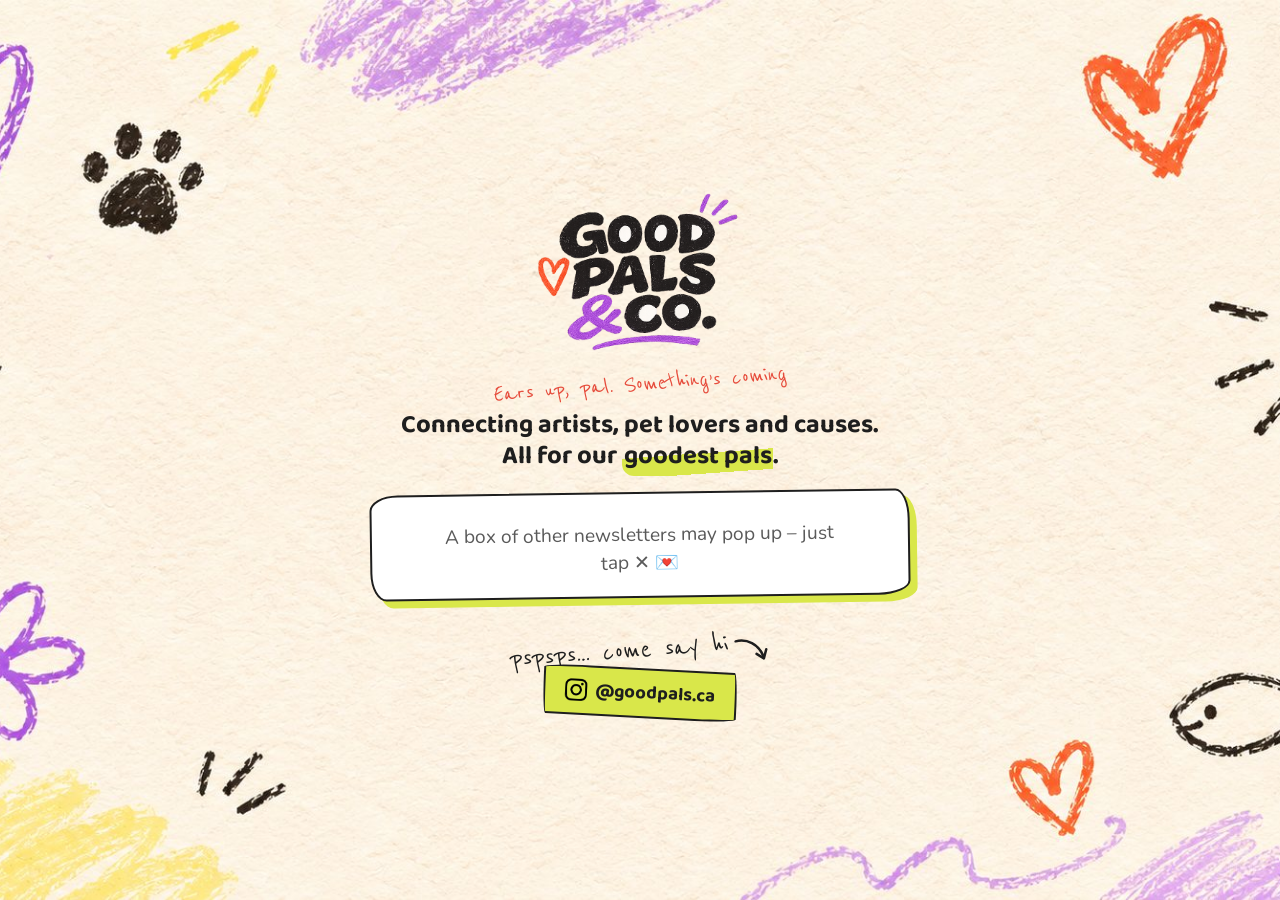
==== index.html @ 64a6acfd "Add files via upload" ====
<!DOCTYPE html>
<html lang="en">
<head>
  <meta charset="UTF-8">
  <meta name="viewport" content="width=device-width, initial-scale=1.0">
  <title>Good Pals & Co.</title>
  <meta name="description" content="Connecting artists, pet lovers and causes. All for our goodest pals.">

  <link rel="icon" href="favicon.ico">
  <link rel="preconnect" href="https://fonts.googleapis.com">
  <link rel="preconnect" href="https://fonts.gstatic.com" crossorigin>
  <link href="https://fonts.googleapis.com/css2?family=Baloo+2:wght@500;700;800&family=Reenie+Beanie&family=Nunito:wght@500;600;700;800&display=swap" rel="stylesheet">
  <link rel="stylesheet" href="style.css?v=24">
</head>
<body>
  <main>
    <!-- Logo (upload your logo as logo.png). Shows a text version until it's there. -->
    <img class="logo" src="logo.png" alt="Good Pals & Co."
         onerror="this.style.display='none';document.getElementById('wordmark').hidden=false;">
    <p id="wordmark" class="wordmark" hidden>Good Pals <span class="amp">&amp;</span> Co.</p>

    <p class="note">Ears up, pal.<br class="br-mobile"> Something’s coming</p>
    <p class="tagline">Connecting artists, pet lovers and causes.<br> All for our <span class="swipe">goodest pals</span>.</p>

    <div class="card">
      <!-- Kit signup form (loads live from Kit — edit the form in Kit, not here) -->
      <script async data-uid="5cbea668c0" src="https://good-pals-co.kit.com/5cbea668c0/index.js"></script>
      <p class="heads-up">A box of other newsletters may pop up – just tap ✕ 💌</p>
    </div>

    <p class="more-note when-returning">for pets &amp; rescues in need
      <svg class="arrow" viewBox="0 0 38 30" aria-hidden="true"><path d="M3 4 C 14 2, 26 8, 30 22"/><path d="M23 18 L30 23 L33 14"/></svg>
    </p>
    <details class="more when-returning">
      <summary>🐾 Tell us your pal’s story</summary>
      <div class="card more-card">
        <p class="more-intro">We'd love to hear a little about your pal.</p>
        <div class="more-slot">

<form action="https://app.kit.com/forms/10178672/subscriptions" class="formkit-form" method="post" data-uid="tellusmore" data-format="inline" data-version="5" min-width="400 500 600 700 800"><div data-style="clean"><ul class="formkit-alert formkit-alert-error" data-element="errors" data-group="alert"></ul><div data-element="fields" data-stacked="true" class="seva-fields formkit-fields"><div class="formkit-field"><input class="formkit-input" name="email_address" aria-label="Email Address" placeholder="Email Address" required="" type="email" style="color: rgb(30, 30, 30); border-color: rgb(247, 243, 232); border-radius: 4px; font-weight: 400;"></div><div class="formkit-field"><div data-group="dropdown" class="formkit-5103" type="Custom" order="1" custom_field_key="first_name" custom_field_label="First Name" group="field" save_as="Tag"><select class="formkit-select" data-element="tags-select" name="tags[]" required="" style="color: rgb(30, 30, 30); border-color: rgb(247, 243, 232); border-radius: 4px; font-weight: 400;"><option value="">Who's the support for?</option><option value="25746499">Rescue/Organization</option><option value="25746496">Individual Pet</option></select></div></div><div class="formkit-field"><input class="formkit-input" aria-label="Your pet's or rescue's name" name="fields[pet_or_rescue_name]" required="" placeholder="Your pet's or rescue's name" type="text" style="color: rgb(30, 30, 30); border-color: rgb(247, 243, 232); border-radius: 4px; font-weight: 400;"></div><div class="formkit-field"><input class="formkit-input" aria-label="What's going on? A few lines is perfect" name="fields[story]" required="" placeholder="What's going on? A few lines is perfect" type="text" style="color: rgb(30, 30, 30); border-color: rgb(247, 243, 232); border-radius: 4px; font-weight: 400;"></div><button data-element="submit" class="formkit-submit formkit-submit" style="color: rgb(247, 243, 232); background-color: rgb(230, 75, 59); border-radius: 4px; font-weight: 400;"><div class="formkit-spinner"><div></div><div></div><div></div></div><span class="">Send</span></button></div><div class="formkit-powered-by-convertkit-container"><a href="https://kit.com/features/forms?utm_campaign=poweredby&amp;utm_content=form&amp;utm_medium=referral&amp;utm_source=dynamic" data-element="powered-by" class="formkit-powered-by-convertkit" data-variant="dark" target="_blank" rel="nofollow noopener">Built with Kit</a></div></div><style>.formkit-form[data-uid="tellusmore"] *{box-sizing:border-box;}.formkit-form[data-uid="tellusmore"]{-webkit-font-smoothing:antialiased;-moz-osx-font-smoothing:grayscale;}.formkit-form[data-uid="tellusmore"] legend{border:none;font-size:inherit;margin-bottom:10px;padding:0;position:relative;display:table;}.formkit-form[data-uid="tellusmore"] fieldset{border:0;padding:0.01em 0 0 0;margin:0;min-width:0;}.formkit-form[data-uid="tellusmore"] body:not(:-moz-handler-blocked) fieldset{display:table-cell;}.formkit-form[data-uid="tellusmore"] h1,.formkit-form[data-uid="tellusmore"] h2,.formkit-form[data-uid="tellusmore"] h3,.formkit-form[data-uid="tellusmore"] h4,.formkit-form[data-uid="tellusmore"] h5,.formkit-form[data-uid="tellusmore"] h6{color:inherit;font-size:inherit;font-weight:inherit;}.formkit-form[data-uid="tellusmore"] h2{font-size:1.5em;margin:1em 0;}.formkit-form[data-uid="tellusmore"] h3{font-size:1.17em;margin:1em 0;}.formkit-form[data-uid="tellusmore"] p{color:inherit;font-size:inherit;font-weight:inherit;}.formkit-form[data-uid="tellusmore"] ol:not([template-default]),.formkit-form[data-uid="tellusmore"] ul:not([template-default]),.formkit-form[data-uid="tellusmore"] blockquote:not([template-default]){text-align:left;}.formkit-form[data-uid="tellusmore"] p:not([template-default]),.formkit-form[data-uid="tellusmore"] hr:not([template-default]),.formkit-form[data-uid="tellusmore"] blockquote:not([template-default]),.formkit-form[data-uid="tellusmore"] ol:not([template-default]),.formkit-form[data-uid="tellusmore"] ul:not([template-default]){color:inherit;font-style:initial;}.formkit-form[data-uid="tellusmore"] .ordered-list,.formkit-form[data-uid="tellusmore"] .unordered-list{list-style-position:outside !important;padding-left:1em;}.formkit-form[data-uid="tellusmore"] .list-item{padding-left:0;}.formkit-form[data-uid="tellusmore"][data-format="modal"]{display:none;}.formkit-form[data-uid="tellusmore"][data-format="slide in"]{display:none;}.formkit-form[data-uid="tellusmore"][data-format="sticky bar"]{display:none;}.formkit-sticky-bar .formkit-form[data-uid="tellusmore"][data-format="sticky bar"]{display:block;}.formkit-form[data-uid="tellusmore"] .formkit-input,.formkit-form[data-uid="tellusmore"] .formkit-select,.formkit-form[data-uid="tellusmore"] .formkit-checkboxes{width:100%;}.formkit-form[data-uid="tellusmore"] .formkit-button,.formkit-form[data-uid="tellusmore"] .formkit-submit{border:0;border-radius:5px;color:#ffffff;cursor:pointer;display:inline-block;text-align:center;font-size:15px;font-weight:500;cursor:pointer;margin-bottom:15px;overflow:hidden;padding:0;position:relative;vertical-align:middle;}.formkit-form[data-uid="tellusmore"] .formkit-button:hover,.formkit-form[data-uid="tellusmore"] .formkit-submit:hover,.formkit-form[data-uid="tellusmore"] .formkit-button:focus,.formkit-form[data-uid="tellusmore"] .formkit-submit:focus{outline:none;}.formkit-form[data-uid="tellusmore"] .formkit-button:hover > span,.formkit-form[data-uid="tellusmore"] .formkit-submit:hover > span,.formkit-form[data-uid="tellusmore"] .formkit-button:focus > span,.formkit-form[data-uid="tellusmore"] .formkit-submit:focus > span{background-color:rgba(0,0,0,0.1);}.formkit-form[data-uid="tellusmore"] .formkit-button > span,.formkit-form[data-uid="tellusmore"] .formkit-submit > span{display:block;-webkit-transition:all 300ms ease-in-out;transition:all 300ms ease-in-out;padding:12px 24px;}.formkit-form[data-uid="tellusmore"] .formkit-input{background:#ffffff;font-size:15px;padding:12px;border:1px solid #e3e3e3;-webkit-flex:1 0 auto;-ms-flex:1 0 auto;flex:1 0 auto;line-height:1.4;margin:0;-webkit-transition:border-color ease-out 300ms;transition:border-color ease-out 300ms;}.formkit-form[data-uid="tellusmore"] .formkit-input:focus{outline:none;border-color:#1677be;-webkit-transition:border-color ease 300ms;transition:border-color ease 300ms;}.formkit-form[data-uid="tellusmore"] .formkit-input::-webkit-input-placeholder{color:inherit;opacity:0.8;}.formkit-form[data-uid="tellusmore"] .formkit-input::-moz-placeholder{color:inherit;opacity:0.8;}.formkit-form[data-uid="tellusmore"] .formkit-input:-ms-input-placeholder{color:inherit;opacity:0.8;}.formkit-form[data-uid="tellusmore"] .formkit-input::placeholder{color:inherit;opacity:0.8;}.formkit-form[data-uid="tellusmore"] [data-group="dropdown"]{position:relative;display:inline-block;width:100%;}.formkit-form[data-uid="tellusmore"] [data-group="dropdown"]::before{content:"";top:calc(50% - 2.5px);right:10px;position:absolute;pointer-events:none;border-color:#4f4f4f transparent transparent transparent;border-style:solid;border-width:6px 6px 0 6px;height:0;width:0;z-index:999;}.formkit-form[data-uid="tellusmore"] [data-group="dropdown"] select{height:auto;width:100%;cursor:pointer;color:#333333;line-height:1.4;margin-bottom:0;padding:0 6px;-webkit-appearance:none;-moz-appearance:none;appearance:none;font-size:15px;padding:12px;padding-right:25px;border:1px solid #e3e3e3;background:#ffffff;}.formkit-form[data-uid="tellusmore"] [data-group="dropdown"] select:focus{outline:none;}.formkit-form[data-uid="tellusmore"] [data-group="checkboxes"]{text-align:left;margin:0;}.formkit-form[data-uid="tellusmore"] [data-group="checkboxes"] [data-group="checkbox"]{margin-bottom:10px;}.formkit-form[data-uid="tellusmore"] [data-group="checkboxes"] [data-group="checkbox"] *{cursor:pointer;}.formkit-form[data-uid="tellusmore"] [data-group="checkboxes"] [data-group="checkbox"]:last-of-type{margin-bottom:0;}.formkit-form[data-uid="tellusmore"] [data-group="checkboxes"] [data-group="checkbox"] input[type="checkbox"]{display:none;}.formkit-form[data-uid="tellusmore"] [data-group="checkboxes"] [data-group="checkbox"] input[type="checkbox"] + label::after{content:none;}.formkit-form[data-uid="tellusmore"] [data-group="checkboxes"] [data-group="checkbox"] input[type="checkbox"]:checked + label::after{border-color:#ffffff;content:"";}.formkit-form[data-uid="tellusmore"] [data-group="checkboxes"] [data-group="checkbox"] input[type="checkbox"]:checked + label::before{background:#10bf7a;border-color:#10bf7a;}.formkit-form[data-uid="tellusmore"] [data-group="checkboxes"] [data-group="checkbox"] label{position:relative;display:inline-block;padding-left:28px;}.formkit-form[data-uid="tellusmore"] [data-group="checkboxes"] [data-group="checkbox"] label::before,.formkit-form[data-uid="tellusmore"] [data-group="checkboxes"] [data-group="checkbox"] label::after{position:absolute;content:"";display:inline-block;}.formkit-form[data-uid="tellusmore"] [data-group="checkboxes"] [data-group="checkbox"] label::before{height:16px;width:16px;border:1px solid #e3e3e3;background:#ffffff;left:0px;top:3px;}.formkit-form[data-uid="tellusmore"] [data-group="checkboxes"] [data-group="checkbox"] label::after{height:4px;width:8px;border-left:2px solid #4d4d4d;border-bottom:2px solid #4d4d4d;-webkit-transform:rotate(-45deg);-ms-transform:rotate(-45deg);transform:rotate(-45deg);left:4px;top:8px;}.formkit-form[data-uid="tellusmore"] .formkit-alert{background:#f9fafb;border:1px solid #e3e3e3;border-radius:5px;-webkit-flex:1 0 auto;-ms-flex:1 0 auto;flex:1 0 auto;list-style:none;margin:25px auto;padding:12px;text-align:center;width:100%;}.formkit-form[data-uid="tellusmore"] .formkit-alert:empty{display:none;}.formkit-form[data-uid="tellusmore"] .formkit-alert-success{background:#d3fbeb;border-color:#10bf7a;color:#0c905c;}.formkit-form[data-uid="tellusmore"] .formkit-alert-error{background:#fde8e2;border-color:#f2643b;color:#ea4110;}.formkit-form[data-uid="tellusmore"] .formkit-spinner{display:-webkit-box;display:-webkit-flex;display:-ms-flexbox;display:flex;height:0px;width:0px;margin:0 auto;position:absolute;top:0;left:0;right:0;width:0px;overflow:hidden;text-align:center;-webkit-transition:all 300ms ease-in-out;transition:all 300ms ease-in-out;}.formkit-form[data-uid="tellusmore"] .formkit-spinner > div{margin:auto;width:12px;height:12px;background-color:#fff;opacity:0.3;border-radius:100%;display:inline-block;-webkit-animation:formkit-bouncedelay-formkit-form-data-uid-tellusmore- 1.4s infinite ease-in-out both;animation:formkit-bouncedelay-formkit-form-data-uid-tellusmore- 1.4s infinite ease-in-out both;}.formkit-form[data-uid="tellusmore"] .formkit-spinner > div:nth-child(1){-webkit-animation-delay:-0.32s;animation-delay:-0.32s;}.formkit-form[data-uid="tellusmore"] .formkit-spinner > div:nth-child(2){-webkit-animation-delay:-0.16s;animation-delay:-0.16s;}.formkit-form[data-uid="tellusmore"] .formkit-submit[data-active] .formkit-spinner{opacity:1;height:100%;width:50px;}.formkit-form[data-uid="tellusmore"] .formkit-submit[data-active] .formkit-spinner ~ span{opacity:0;}.formkit-form[data-uid="tellusmore"] .formkit-powered-by[data-active="false"]{opacity:0.35;}.formkit-form[data-uid="tellusmore"] .formkit-powered-by-convertkit-container{display:-webkit-box;display:-webkit-flex;display:-ms-flexbox;display:flex;width:100%;margin:10px 0;position:relative;}.formkit-form[data-uid="tellusmore"] .formkit-powered-by-convertkit-container[data-active="false"]{opacity:0.35;}.formkit-form[data-uid="tellusmore"] .formkit-powered-by-convertkit{-webkit-align-items:center;-webkit-box-align:center;-ms-flex-align:center;align-items:center;background-color:#ffffff;border-radius:9px;color:#3d3d3d;cursor:pointer;display:block;height:36px;margin:0 auto;opacity:0.95;padding:0;-webkit-text-decoration:none;text-decoration:none;text-indent:100%;-webkit-transition:ease-in-out all 200ms;transition:ease-in-out all 200ms;white-space:nowrap;overflow:hidden;-webkit-user-select:none;-moz-user-select:none;-ms-user-select:none;user-select:none;width:157px;background-repeat:no-repeat;background-position:center;background-image:url("data:image/svg+xml;charset=utf8,%3Csvg width='133' height='36' viewBox='0 0 133 36' fill='none' xmlns='http://www.w3.org/2000/svg'%3E%3Cpath d='M0.861 25.5C0.735 25.5 0.651 25.416 0.651 25.29V10.548C0.651 10.422 0.735 10.338 0.861 10.338H6.279C9.072 10.338 10.668 11.451 10.668 13.824C10.668 15.819 9.219 16.932 8.001 17.226C7.707 17.268 7.707 17.625 8.022 17.688C9.912 18.108 11.088 19.116 11.088 21.321C11.088 23.715 9.429 25.5 6.426 25.5H0.861ZM5.397 23.085C6.825 23.085 7.518 22.224 7.518 21.006C7.518 19.683 6.825 18.948 5.397 18.948H4.2V23.085H5.397ZM5.313 16.617C6.51 16.617 7.245 15.945 7.245 14.601C7.245 13.383 6.51 12.753 5.25 12.753H4.2V16.617H5.313ZM17.9758 23.883C17.9758 23.568 17.6608 23.505 17.5348 23.799C17.0308 24.954 16.1698 25.731 14.5528 25.731C12.8728 25.731 12.0958 24.471 12.0958 22.707V14.937C12.0958 14.811 12.1798 14.727 12.3058 14.727H15.2248C15.3508 14.727 15.4348 14.811 15.4348 14.937V21.657C15.4348 22.581 15.7708 23.022 16.4638 23.022C17.1778 23.022 17.6188 22.581 17.6188 21.657V14.937C17.6188 14.811 17.7028 14.727 17.8288 14.727H20.7478C20.8738 14.727 20.9578 14.811 20.9578 14.937V25.29C20.9578 25.416 20.8738 25.5 20.7478 25.5H18.1858C18.0598 25.5 17.9758 25.416 17.9758 25.29V23.883ZM25.6141 25.29C25.6141 25.416 25.5301 25.5 25.4041 25.5H22.4851C22.3591 25.5 22.2751 25.416 22.2751 25.29V14.937C22.2751 14.811 22.3591 14.727 22.4851 14.727H25.4041C25.5301 14.727 25.6141 14.811 25.6141 14.937V25.29ZM23.9131 13.74C22.8001 13.74 22.0441 12.942 22.0441 11.934C22.0441 10.926 22.8001 10.107 23.9131 10.107C25.0051 10.107 25.7611 10.926 25.7611 11.934C25.7611 12.942 25.0051 13.74 23.9131 13.74ZM26.7883 10.548C26.7883 10.422 26.8723 10.338 26.9983 10.338H29.9173C30.0433 10.338 30.1273 10.422 30.1273 10.548V22.056C30.1273 22.749 30.2533 23.085 30.8203 23.085C31.0093 23.085 31.1983 23.043 31.3663 23.001C31.5133 22.959 31.6183 22.959 31.6183 23.127V25.059C31.6183 25.164 31.5763 25.269 31.4923 25.311C30.9673 25.521 30.2953 25.71 29.5813 25.71C27.7123 25.71 26.7883 24.639 26.7883 22.476V10.548ZM32.4237 14.727C32.8227 14.727 32.9277 14.538 32.9697 14.055L33.1167 12.039C33.1167 11.913 33.2217 11.829 33.3477 11.829H35.8887C36.0147 11.829 36.0987 11.913 36.0987 12.039V14.517C36.0987 14.643 36.1827 14.727 36.3087 14.727H38.2827C38.4087 14.727 38.4927 14.811 38.4927 14.937V16.659C38.4927 16.785 38.4087 16.869 38.2827 16.869H36.0777V22.056C36.0777 22.875 36.5397 23.085 37.0647 23.085C37.4847 23.085 37.9467 22.938 38.3247 22.707C38.4717 22.623 38.5767 22.665 38.5767 22.833V24.828C38.5767 24.933 38.5347 25.017 38.4507 25.08C37.8417 25.458 36.9807 25.71 36.0357 25.71C34.2927 25.71 32.7387 24.912 32.7387 22.476V16.869H31.8567C31.7307 16.869 31.6467 16.785 31.6467 16.659V14.937C31.6467 14.811 31.7307 14.727 31.8567 14.727H32.4237ZM51.3808 14.727C51.5068 14.727 51.5908 14.79 51.6118 14.916L52.3888 19.851L52.5778 21.174C52.6198 21.468 52.9558 21.468 52.9768 21.174C53.0398 20.712 53.0818 20.271 53.1658 19.83L53.8798 14.916C53.9008 14.79 53.9848 14.727 54.1108 14.727H56.6728C56.8198 14.727 56.8828 14.811 56.8618 14.958L54.6778 25.311C54.6568 25.437 54.5728 25.5 54.4468 25.5H51.3178C51.1918 25.5 51.1078 25.437 51.0868 25.311L50.1208 20.082L49.8898 18.633C49.8688 18.444 49.6588 18.444 49.6378 18.633L49.4068 20.103L48.5458 25.311C48.5248 25.437 48.4408 25.5 48.3148 25.5H45.2068C45.0808 25.5 44.9968 25.437 44.9758 25.311L42.8128 14.958C42.7918 14.811 42.8548 14.727 43.0018 14.727H45.9628C46.0888 14.727 46.1728 14.79 46.1938 14.916L46.9288 19.83C47.0128 20.271 47.0758 20.754 47.1388 21.195C47.2018 21.51 47.4748 21.531 47.5378 21.195L47.7478 19.872L48.6088 14.916C48.6298 14.79 48.7138 14.727 48.8398 14.727H51.3808ZM61.1582 25.29C61.1582 25.416 61.0742 25.5 60.9482 25.5H58.0292C57.9032 25.5 57.8192 25.416 57.8192 25.29V14.937C57.8192 14.811 57.9032 14.727 58.0292 14.727H60.9482C61.0742 14.727 61.1582 14.811 61.1582 14.937V25.29ZM59.4572 13.74C58.3442 13.74 57.5882 12.942 57.5882 11.934C57.5882 10.926 58.3442 10.107 59.4572 10.107C60.5492 10.107 61.3052 10.926 61.3052 11.934C61.3052 12.942 60.5492 13.74 59.4572 13.74ZM62.8154 14.727C63.2144 14.727 63.3194 14.538 63.3614 14.055L63.5084 12.039C63.5084 11.913 63.6134 11.829 63.7394 11.829H66.2804C66.4064 11.829 66.4904 11.913 66.4904 12.039V14.517C66.4904 14.643 66.5744 14.727 66.7004 14.727H68.6744C68.8004 14.727 68.8844 14.811 68.8844 14.937V16.659C68.8844 16.785 68.8004 16.869 68.6744 16.869H66.4694V22.056C66.4694 22.875 66.9314 23.085 67.4564 23.085C67.8764 23.085 68.3384 22.938 68.7164 22.707C68.8634 22.623 68.9684 22.665 68.9684 22.833V24.828C68.9684 24.933 68.9264 25.017 68.8424 25.08C68.2334 25.458 67.3724 25.71 66.4274 25.71C64.6844 25.71 63.1304 24.912 63.1304 22.476V16.869H62.2484C62.1224 16.869 62.0384 16.785 62.0384 16.659V14.937C62.0384 14.811 62.1224 14.727 62.2484 14.727H62.8154ZM73.4298 16.323C73.4298 16.638 73.7868 16.68 73.9128 16.407C74.3748 15.315 75.1308 14.496 76.6008 14.496C78.2178 14.496 78.9528 15.609 78.9528 17.373V25.29C78.9528 25.416 78.8688 25.5 78.7428 25.5H75.8238C75.6978 25.5 75.6138 25.416 75.6138 25.29V18.633C75.6138 17.709 75.2778 17.268 74.5848 17.268C73.8708 17.268 73.4298 17.709 73.4298 18.633V25.29C73.4298 25.416 73.3458 25.5 73.2198 25.5H70.3008C70.1748 25.5 70.0908 25.416 70.0908 25.29V10.548C70.0908 10.422 70.1748 10.338 70.3008 10.338H73.2198C73.3458 10.338 73.4298 10.422 73.4298 10.548V16.323Z' fill='%231E1E1E'/%3E%3Cpath d='M100.132 16.3203C105.58 17.3761 107.272 22.4211 107.318 27.4961C107.318 27.6101 107.226 27.7041 107.112 27.7041H100.252C100.138 27.7041 100.046 27.6121 100.046 27.5001C100.026 23.5629 99.3877 20.0896 95.4865 19.9396C95.3705 19.9356 95.2725 20.0276 95.2725 20.1456V27.5001C95.2725 27.6141 95.1806 27.7061 95.0666 27.7061H88.206C88.092 27.7061 88 27.6141 88 27.5001V8.75585C88 8.64187 88.092 8.54989 88.206 8.54989H95.0686C95.1826 8.54989 95.2745 8.64187 95.2745 8.75585V15.7764C95.2745 15.8804 95.3585 15.9644 95.4625 15.9644C95.5445 15.9644 95.6185 15.9104 95.6425 15.8324C97.4081 10.0416 100.709 8.58588 106.07 8.55189C106.184 8.55189 106.276 8.64387 106.276 8.75785V15.7604C106.276 15.8744 106.184 15.9664 106.07 15.9664H100.166C100.066 15.9664 99.9856 16.0464 99.9856 16.1464C99.9856 16.2304 100.048 16.3043 100.132 16.3203ZM118.918 20.7095V16.1704C118.918 16.0564 119.01 15.9644 119.124 15.9644H124.173C124.273 15.9644 124.353 15.8844 124.353 15.7844C124.353 15.6985 124.291 15.6245 124.207 15.6085C120.256 14.8246 118.432 12.5511 118.37 8.75585C118.368 8.64387 118.458 8.54989 118.572 8.54989H125.986C126.1 8.54989 126.192 8.64187 126.192 8.75585V11.9532C126.192 12.0672 126.284 12.1592 126.398 12.1592H130.649C130.763 12.1592 130.855 12.2511 130.855 12.3651V15.7624C130.855 15.8764 130.763 15.9684 130.649 15.9684H126.398C126.284 15.9684 126.192 16.0604 126.192 16.1744V19.8356C126.192 21.1294 126.986 21.5553 128.04 21.5553C129.692 21.5553 131.323 20.8114 131.977 20.4735C132.113 20.4035 132.277 20.5015 132.277 20.6555V26.3543C132.277 26.5063 132.193 26.6463 132.059 26.7183C131.413 27.0582 129.418 28 127.136 28C122.435 27.996 118.918 26.0824 118.918 20.7095ZM109.266 27.4981V16.1704C109.266 16.0564 109.358 15.9644 109.472 15.9644H116.334C116.448 15.9644 116.54 16.0564 116.54 16.1704V27.4981C116.54 27.6121 116.448 27.7041 116.334 27.7041H109.472C109.358 27.7021 109.266 27.6101 109.266 27.4981ZM108.876 11.4913C108.876 13.4189 110.238 14.9826 112.853 14.9826C115.469 14.9826 116.83 13.4189 116.83 11.4913C116.83 9.56369 115.471 8 112.853 8C110.238 8 108.876 9.56369 108.876 11.4913Z' fill='%231E1E1E'/%3E%3C/svg%3E");}.formkit-form[data-uid="tellusmore"] .formkit-powered-by-convertkit:hover,.formkit-form[data-uid="tellusmore"] .formkit-powered-by-convertkit:focus{background-color:#ffffff;-webkit-transform:scale(1.025) perspective(1px);-ms-transform:scale(1.025) perspective(1px);transform:scale(1.025) perspective(1px);opacity:1;}.formkit-form[data-uid="tellusmore"] .formkit-powered-by-convertkit[data-variant="dark"],.formkit-form[data-uid="tellusmore"] .formkit-powered-by-convertkit[data-variant="light"]{background-color:transparent;border-color:transparent;width:133px;}.formkit-form[data-uid="tellusmore"] .formkit-powered-by-convertkit[data-variant="light"]{color:#ffffff;background-image:url("data:image/svg+xml;charset=utf8,%3Csvg width='133' height='36' viewBox='0 0 133 36' fill='none' xmlns='http://www.w3.org/2000/svg'%3E%3Cpath d='M0.861 25.5C0.735 25.5 0.651 25.416 0.651 25.29V10.548C0.651 10.422 0.735 10.338 0.861 10.338H6.279C9.072 10.338 10.668 11.451 10.668 13.824C10.668 15.819 9.219 16.932 8.001 17.226C7.707 17.268 7.707 17.625 8.022 17.688C9.912 18.108 11.088 19.116 11.088 21.321C11.088 23.715 9.429 25.5 6.426 25.5H0.861ZM5.397 23.085C6.825 23.085 7.518 22.224 7.518 21.006C7.518 19.683 6.825 18.948 5.397 18.948H4.2V23.085H5.397ZM5.313 16.617C6.51 16.617 7.245 15.945 7.245 14.601C7.245 13.383 6.51 12.753 5.25 12.753H4.2V16.617H5.313ZM17.9758 23.883C17.9758 23.568 17.6608 23.505 17.5348 23.799C17.0308 24.954 16.1698 25.731 14.5528 25.731C12.8728 25.731 12.0958 24.471 12.0958 22.707V14.937C12.0958 14.811 12.1798 14.727 12.3058 14.727H15.2248C15.3508 14.727 15.4348 14.811 15.4348 14.937V21.657C15.4348 22.581 15.7708 23.022 16.4638 23.022C17.1778 23.022 17.6188 22.581 17.6188 21.657V14.937C17.6188 14.811 17.7028 14.727 17.8288 14.727H20.7478C20.8738 14.727 20.9578 14.811 20.9578 14.937V25.29C20.9578 25.416 20.8738 25.5 20.7478 25.5H18.1858C18.0598 25.5 17.9758 25.416 17.9758 25.29V23.883ZM25.6141 25.29C25.6141 25.416 25.5301 25.5 25.4041 25.5H22.4851C22.3591 25.5 22.2751 25.416 22.2751 25.29V14.937C22.2751 14.811 22.3591 14.727 22.4851 14.727H25.4041C25.5301 14.727 25.6141 14.811 25.6141 14.937V25.29ZM23.9131 13.74C22.8001 13.74 22.0441 12.942 22.0441 11.934C22.0441 10.926 22.8001 10.107 23.9131 10.107C25.0051 10.107 25.7611 10.926 25.7611 11.934C25.7611 12.942 25.0051 13.74 23.9131 13.74ZM26.7883 10.548C26.7883 10.422 26.8723 10.338 26.9983 10.338H29.9173C30.0433 10.338 30.1273 10.422 30.1273 10.548V22.056C30.1273 22.749 30.2533 23.085 30.8203 23.085C31.0093 23.085 31.1983 23.043 31.3663 23.001C31.5133 22.959 31.6183 22.959 31.6183 23.127V25.059C31.6183 25.164 31.5763 25.269 31.4923 25.311C30.9673 25.521 30.2953 25.71 29.5813 25.71C27.7123 25.71 26.7883 24.639 26.7883 22.476V10.548ZM32.4237 14.727C32.8227 14.727 32.9277 14.538 32.9697 14.055L33.1167 12.039C33.1167 11.913 33.2217 11.829 33.3477 11.829H35.8887C36.0147 11.829 36.0987 11.913 36.0987 12.039V14.517C36.0987 14.643 36.1827 14.727 36.3087 14.727H38.2827C38.4087 14.727 38.4927 14.811 38.4927 14.937V16.659C38.4927 16.785 38.4087 16.869 38.2827 16.869H36.0777V22.056C36.0777 22.875 36.5397 23.085 37.0647 23.085C37.4847 23.085 37.9467 22.938 38.3247 22.707C38.4717 22.623 38.5767 22.665 38.5767 22.833V24.828C38.5767 24.933 38.5347 25.017 38.4507 25.08C37.8417 25.458 36.9807 25.71 36.0357 25.71C34.2927 25.71 32.7387 24.912 32.7387 22.476V16.869H31.8567C31.7307 16.869 31.6467 16.785 31.6467 16.659V14.937C31.6467 14.811 31.7307 14.727 31.8567 14.727H32.4237ZM51.3808 14.727C51.5068 14.727 51.5908 14.79 51.6118 14.916L52.3888 19.851L52.5778 21.174C52.6198 21.468 52.9558 21.468 52.9768 21.174C53.0398 20.712 53.0818 20.271 53.1658 19.83L53.8798 14.916C53.9008 14.79 53.9848 14.727 54.1108 14.727H56.6728C56.8198 14.727 56.8828 14.811 56.8618 14.958L54.6778 25.311C54.6568 25.437 54.5728 25.5 54.4468 25.5H51.3178C51.1918 25.5 51.1078 25.437 51.0868 25.311L50.1208 20.082L49.8898 18.633C49.8688 18.444 49.6588 18.444 49.6378 18.633L49.4068 20.103L48.5458 25.311C48.5248 25.437 48.4408 25.5 48.3148 25.5H45.2068C45.0808 25.5 44.9968 25.437 44.9758 25.311L42.8128 14.958C42.7918 14.811 42.8548 14.727 43.0018 14.727H45.9628C46.0888 14.727 46.1728 14.79 46.1938 14.916L46.9288 19.83C47.0128 20.271 47.0758 20.754 47.1388 21.195C47.2018 21.51 47.4748 21.531 47.5378 21.195L47.7478 19.872L48.6088 14.916C48.6298 14.79 48.7138 14.727 48.8398 14.727H51.3808ZM61.1582 25.29C61.1582 25.416 61.0742 25.5 60.9482 25.5H58.0292C57.9032 25.5 57.8192 25.416 57.8192 25.29V14.937C57.8192 14.811 57.9032 14.727 58.0292 14.727H60.9482C61.0742 14.727 61.1582 14.811 61.1582 14.937V25.29ZM59.4572 13.74C58.3442 13.74 57.5882 12.942 57.5882 11.934C57.5882 10.926 58.3442 10.107 59.4572 10.107C60.5492 10.107 61.3052 10.926 61.3052 11.934C61.3052 12.942 60.5492 13.74 59.4572 13.74ZM62.8154 14.727C63.2144 14.727 63.3194 14.538 63.3614 14.055L63.5084 12.039C63.5084 11.913 63.6134 11.829 63.7394 11.829H66.2804C66.4064 11.829 66.4904 11.913 66.4904 12.039V14.517C66.4904 14.643 66.5744 14.727 66.7004 14.727H68.6744C68.8004 14.727 68.8844 14.811 68.8844 14.937V16.659C68.8844 16.785 68.8004 16.869 68.6744 16.869H66.4694V22.056C66.4694 22.875 66.9314 23.085 67.4564 23.085C67.8764 23.085 68.3384 22.938 68.7164 22.707C68.8634 22.623 68.9684 22.665 68.9684 22.833V24.828C68.9684 24.933 68.9264 25.017 68.8424 25.08C68.2334 25.458 67.3724 25.71 66.4274 25.71C64.6844 25.71 63.1304 24.912 63.1304 22.476V16.869H62.2484C62.1224 16.869 62.0384 16.785 62.0384 16.659V14.937C62.0384 14.811 62.1224 14.727 62.2484 14.727H62.8154ZM73.4298 16.323C73.4298 16.638 73.7868 16.68 73.9128 16.407C74.3748 15.315 75.1308 14.496 76.6008 14.496C78.2178 14.496 78.9528 15.609 78.9528 17.373V25.29C78.9528 25.416 78.8688 25.5 78.7428 25.5H75.8238C75.6978 25.5 75.6138 25.416 75.6138 25.29V18.633C75.6138 17.709 75.2778 17.268 74.5848 17.268C73.8708 17.268 73.4298 17.709 73.4298 18.633V25.29C73.4298 25.416 73.3458 25.5 73.2198 25.5H70.3008C70.1748 25.5 70.0908 25.416 70.0908 25.29V10.548C70.0908 10.422 70.1748 10.338 70.3008 10.338H73.2198C73.3458 10.338 73.4298 10.422 73.4298 10.548V16.323Z' fill='white'/%3E%3Cpath d='M100.132 16.3203C105.58 17.3761 107.272 22.4211 107.318 27.4961C107.318 27.6101 107.226 27.7041 107.112 27.7041H100.252C100.138 27.7041 100.046 27.6121 100.046 27.5001C100.026 23.5629 99.3877 20.0896 95.4865 19.9396C95.3705 19.9356 95.2725 20.0276 95.2725 20.1456V27.5001C95.2725 27.6141 95.1806 27.7061 95.0666 27.7061H88.206C88.092 27.7061 88 27.6141 88 27.5001V8.75585C88 8.64187 88.092 8.54989 88.206 8.54989H95.0686C95.1826 8.54989 95.2745 8.64187 95.2745 8.75585V15.7764C95.2745 15.8804 95.3585 15.9644 95.4625 15.9644C95.5445 15.9644 95.6185 15.9104 95.6425 15.8324C97.4081 10.0416 100.709 8.58588 106.07 8.55189C106.184 8.55189 106.276 8.64387 106.276 8.75785V15.7604C106.276 15.8744 106.184 15.9664 106.07 15.9664H100.166C100.066 15.9664 99.9856 16.0464 99.9856 16.1464C99.9856 16.2304 100.048 16.3043 100.132 16.3203ZM118.918 20.7095V16.1704C118.918 16.0564 119.01 15.9644 119.124 15.9644H124.173C124.273 15.9644 124.353 15.8844 124.353 15.7844C124.353 15.6985 124.291 15.6245 124.207 15.6085C120.256 14.8246 118.432 12.5511 118.37 8.75585C118.368 8.64387 118.458 8.54989 118.572 8.54989H125.986C126.1 8.54989 126.192 8.64187 126.192 8.75585V11.9532C126.192 12.0672 126.284 12.1592 126.398 12.1592H130.649C130.763 12.1592 130.855 12.2511 130.855 12.3651V15.7624C130.855 15.8764 130.763 15.9684 130.649 15.9684H126.398C126.284 15.9684 126.192 16.0604 126.192 16.1744V19.8356C126.192 21.1294 126.986 21.5553 128.04 21.5553C129.692 21.5553 131.323 20.8114 131.977 20.4735C132.113 20.4035 132.277 20.5015 132.277 20.6555V26.3543C132.277 26.5063 132.193 26.6463 132.059 26.7183C131.413 27.0582 129.418 28 127.136 28C122.435 27.996 118.918 26.0824 118.918 20.7095ZM109.266 27.4981V16.1704C109.266 16.0564 109.358 15.9644 109.472 15.9644H116.334C116.448 15.9644 116.54 16.0564 116.54 16.1704V27.4981C116.54 27.6121 116.448 27.7041 116.334 27.7041H109.472C109.358 27.7021 109.266 27.6101 109.266 27.4981ZM108.876 11.4913C108.876 13.4189 110.238 14.9826 112.853 14.9826C115.469 14.9826 116.83 13.4189 116.83 11.4913C116.83 9.56369 115.471 8 112.853 8C110.238 8 108.876 9.56369 108.876 11.4913Z' fill='white'/%3E%3C/svg%3E");}@-webkit-keyframes formkit-bouncedelay-formkit-form-data-uid-tellusmore-{0%,80%,100%{-webkit-transform:scale(0);-ms-transform:scale(0);transform:scale(0);}40%{-webkit-transform:scale(1);-ms-transform:scale(1);transform:scale(1);}}@keyframes formkit-bouncedelay-formkit-form-data-uid-tellusmore-{0%,80%,100%{-webkit-transform:scale(0);-ms-transform:scale(0);transform:scale(0);}40%{-webkit-transform:scale(1);-ms-transform:scale(1);transform:scale(1);}}.formkit-form[data-uid="tellusmore"] blockquote{padding:10px 20px;margin:0 0 20px;border-left:5px solid #e1e1e1;}.formkit-form[data-uid="tellusmore"] .seva-custom-content{padding:15px;font-size:16px;color:#fff;mix-blend-mode:difference;}.formkit-form[data-uid="tellusmore"] .formkit-modal.guard{max-width:420px;width:100%;} .formkit-form[data-uid="tellusmore"]{max-width:700px;}.formkit-form[data-uid="tellusmore"] [data-style="clean"]{width:100%;}.formkit-form[data-uid="tellusmore"] .formkit-fields{display:-webkit-box;display:-webkit-flex;display:-ms-flexbox;display:flex;-webkit-flex-wrap:wrap;-ms-flex-wrap:wrap;flex-wrap:wrap;margin:0 auto;}.formkit-form[data-uid="tellusmore"] .formkit-field,.formkit-form[data-uid="tellusmore"] .formkit-submit{margin:0 0 15px 0;-webkit-flex:1 0 100%;-ms-flex:1 0 100%;flex:1 0 100%;}.formkit-form[data-uid="tellusmore"] .formkit-powered-by-convertkit-container{margin:0;}.formkit-form[data-uid="tellusmore"] .formkit-submit{position:static;}.formkit-form[data-uid="tellusmore"][min-width~="700"] [data-style="clean"],.formkit-form[data-uid="tellusmore"][min-width~="800"] [data-style="clean"]{padding:10px;padding-top:56px;}.formkit-form[data-uid="tellusmore"][min-width~="700"] .formkit-fields[data-stacked="false"],.formkit-form[data-uid="tellusmore"][min-width~="800"] .formkit-fields[data-stacked="false"]{margin-left:-5px;margin-right:-5px;}.formkit-form[data-uid="tellusmore"][min-width~="700"] .formkit-fields[data-stacked="false"] .formkit-field,.formkit-form[data-uid="tellusmore"][min-width~="800"] .formkit-fields[data-stacked="false"] .formkit-field,.formkit-form[data-uid="tellusmore"][min-width~="700"] .formkit-fields[data-stacked="false"] .formkit-submit,.formkit-form[data-uid="tellusmore"][min-width~="800"] .formkit-fields[data-stacked="false"] .formkit-submit{margin:0 5px 15px 5px;}.formkit-form[data-uid="tellusmore"][min-width~="700"] .formkit-fields[data-stacked="false"] .formkit-field,.formkit-form[data-uid="tellusmore"][min-width~="800"] .formkit-fields[data-stacked="false"] .formkit-field{-webkit-flex:100 1 auto;-ms-flex:100 1 auto;flex:100 1 auto;}.formkit-form[data-uid="tellusmore"][min-width~="700"] .formkit-fields[data-stacked="false"] .formkit-submit,.formkit-form[data-uid="tellusmore"][min-width~="800"] .formkit-fields[data-stacked="false"] .formkit-submit{-webkit-flex:1 1 auto;-ms-flex:1 1 auto;flex:1 1 auto;} </style></form>
        </div>
      </div>
    </details>

    <div class="say-hi">
      <span class="scribble">
        pspsps… come say hi
        <svg class="arrow" viewBox="0 0 38 30" aria-hidden="true">
          <path d="M3 4 C 14 2, 26 8, 30 22"/>
          <path d="M23 18 L30 23 L33 14"/>
        </svg>
      </span>
      <a class="sticker" href="https://www.instagram.com/goodpals.ca/" target="_blank" rel="noopener" aria-label="Good Pals on Instagram"><img class="ig" src="instagram-icon.png" alt="" onerror="this.remove()"><span>@goodpals.ca</span></a>
    </div>
  </main>

  <script>
    /* Move the pop-up note so it sits between the email box and the button */
    (function () {
      var tries = 0;
      var timer = setInterval(function () {
        var note = document.querySelector('.heads-up');
        var btn = document.querySelector('.card:not(.more-card) .formkit-submit');
        if (note && btn && btn.parentNode) {
          btn.parentNode.insertBefore(note, btn);
          note.classList.add('in-form');
          clearInterval(timer);
        }
        if (++tries > 60) clearInterval(timer);
      }, 200);
    })();
  </script>
  <script>
    /* "Tell us more": send the answers to Kit without leaving the page */
    (function () {
      var form = document.querySelector('.more form');
      if (!form) return;
      form.addEventListener('submit', function (e) {
        e.preventDefault();
        var btn = form.querySelector('.formkit-submit');
        if (btn) { btn.disabled = true; btn.querySelector('span').textContent = 'Sending…'; }
        fetch(form.action, {
          method: 'POST',
          mode: 'no-cors',
          headers: { 'Content-Type': 'application/x-www-form-urlencoded' },
          body: new URLSearchParams(new FormData(form)).toString()
        }).then(function () {
          form.innerHTML = '<p class="more-thanks">Thanks, pal. We read every story 💛</p>';
        }).catch(function () {
          if (btn) { btn.disabled = false; btn.querySelector('span').textContent = 'Send'; }
          var msg = form.querySelector('.more-error') || form.appendChild(document.createElement('p'));
          msg.className = 'more-error';
          msg.textContent = "Hmm, that didn't send. Try again, or email hello@goodpals.ca";
        });
      });
    })();
  </script>
</body>
</html>
---- style.css ----
/* =========================================
   Good Pals & Co. — shared site styles
   ========================================= */

:root {
  --ink: #1E1E1E;
  --tomato: #E64B3B;
  --citron: #D9E74A;
  --lilac: #C9B6F4;
  --lilac-deep: #9B6BE8;   /* marker purple, matches the logo's & and sparks */
  --cream: #F7F3E8;

  /* fonts: Baloo 2 = display, Nunito = forms/UI, Reenie Beanie = handwritten cheeky notes */
  --ui: 'Nunito', sans-serif;

  /* "hand-drawn" wobbly corners */
  --wobble: 255px 18px 225px 18px / 18px 225px 18px 255px;
  --wobble-soft: 28px 14px 32px 16px / 16px 30px 14px 28px;
}

* { box-sizing: border-box; margin: 0; padding: 0; }

body {
  color: var(--ink);
  font-family: 'Baloo 2', sans-serif;
  min-height: 100vh;
  display: flex;
  align-items: center;
  justify-content: center;
  padding: 48px 16px;
  text-align: center;

  /* Ellen's hand-drawn crayon backgrounds */
  background-color: var(--cream);
  background-image: url("bg-home.jpg?v=4");
  background-size: cover;
  background-position: center;
  background-repeat: no-repeat;
}

/* Phones: a version with doodles spread through, so the edges aren't cropped away */
@media (max-width: 700px) {
  body {
    background-image: url("bg-home-mobile.jpg?v=5");
    background-size: 100% auto;
    background-repeat: repeat-y;
    background-position: top center;
  }
}

/* Thank-you page: lilac crayon wash */
body.thanks {
  background-image: url("bg-thanks.jpg?v=3");
  background-position: center bottom;
}

main { max-width: 540px; width: 100%; }

/* ---------- Logo ---------- */
.logo {
  display: block;
  width: min(300px, 75vw);
  height: auto;
  margin: 0 auto 8px;
}

/* Text fallback if logo.png isn't uploaded yet */
.wordmark {
  font-weight: 800;
  font-size: clamp(2.8rem, 10vw, 4.4rem);
  line-height: 0.95;
  margin-bottom: 16px;
}
.wordmark .amp {
  font-family: 'Reenie Beanie', cursive;
  color: var(--lilac-deep);
}

/* ---------- Handwritten note ---------- */
.note {
  font-family: 'Reenie Beanie', cursive;
  font-size: 2.1rem;
  line-height: 1;
  color: var(--tomato);
  transform: rotate(-3deg);
  display: inline-block;
  margin-bottom: 6px;
}

/* ---------- Headings ---------- */
h1 {
  font-weight: 800;
  font-size: clamp(2.6rem, 9vw, 4rem);
  line-height: 1;
  margin-bottom: 20px;
}

/* Lilac marker swash behind a word */
.swash {
  background: linear-gradient(transparent 55%, var(--lilac) 55%, var(--lilac) 90%, transparent 90%);
  padding: 0 6px;
}

/* The three marker "spark" lines, like the logo */
.sparks {
  display: inline-block;
  width: 0.62em;
  height: 0.62em;
  vertical-align: top;
  margin-left: 2px;
  margin-top: -0.12em;
}
.sparks path {
  stroke: var(--lilac-deep);
  stroke-width: 4.5;
  stroke-linecap: round;
  fill: none;
}

/* citron highlighter swipe behind a phrase */
.swipe {
  background: linear-gradient(176deg, transparent 46%, var(--citron) 46%, var(--citron) 86%, transparent 86%);
  padding: 0 1px 0 2px;
  border-radius: 4px 10px 6px 12px;
  -webkit-box-decoration-break: clone;
  box-decoration-break: clone;
}

/* line break that only appears on phones */
.br-mobile { display: none; }
.nowrap { white-space: nowrap; }

.tagline {
  font-size: 1.25rem;
  line-height: 1.4;
  margin: 4px auto 30px;
  max-width: 420px;
}

/* ---------- Hand-drawn card ---------- */
.card {
  background: #fff;
  border: 2.5px solid var(--ink);
  border-radius: var(--wobble-soft);
  padding: 26px 24px;
  box-shadow: 7px 7px 0 var(--citron);
  transform: rotate(-0.8deg);
  position: relative;
  margin-bottom: 44px; /* room for the small "Built with Kit" badge underneath */
}

.card p {
  font-size: 1.2rem;
  line-height: 1.45;
}
.card p + p { margin-top: 12px; }
.card p.small { font-size: 1rem; opacity: 0.85; }

/* ---------- Instagram "come say hi" sticker ---------- */
.say-hi {
  margin-top: 36px;
  display: flex;
  flex-direction: column;
  align-items: center;
  gap: 2px;
}

.say-hi .scribble {
  font-family: 'Reenie Beanie', cursive;
  font-size: 2rem;
  line-height: 1;
  transform: rotate(-4deg);
  display: flex;
  align-items: flex-end;
  gap: 4px;
}

.say-hi .arrow {
  width: 38px;
  height: 30px;
  transform: translateY(8px);
}
.say-hi .arrow path {
  stroke: var(--ink);
  stroke-width: 2.5;
  stroke-linecap: round;
  stroke-linejoin: round;
  fill: none;
}

.sticker {
  display: inline-flex;
  align-items: center;
  gap: 8px;
  background: var(--citron);
  color: var(--ink);
  font-weight: 700;
  font-size: 1.15rem;
  text-decoration: none;
  padding: 8px 20px;
  border: 2px solid var(--ink);
  border-radius: var(--wobble);
  transform: rotate(3deg);
  transition: transform 0.15s ease;
}
.sticker:hover { transform: rotate(0deg) scale(1.05); }
.sticker .ig {
  width: 22px;
  height: 22px;
  display: block;
  flex: none;
}

/* ---------- Buttons / links ---------- */
.home {
  display: inline-block;
  margin-top: 22px;
  color: var(--ink);
  font-weight: 700;
  text-decoration-color: var(--tomato);
  text-decoration-thickness: 2px;
  text-underline-offset: 3px;
}

/* =========================================
   Kit form — strip Kit's look, use ours
   ========================================= */
.formkit-form {
  max-width: 100% !important;
  background: transparent !important;
  border: none !important;
  box-shadow: none !important;
  padding: 0 !important;
  font-family: 'Baloo 2', sans-serif !important;
}

.formkit-form [data-style="clean"],
.formkit-form [data-style="minimal"] {
  padding: 0 !important;
}

/* Our page already has the headline, so hide Kit's */
.formkit-form .formkit-header,
.formkit-form .formkit-subheader {
  display: none !important;
}

.formkit-form .formkit-fields {
  margin: 0 !important;
}

.formkit-input {
  font-family: var(--ui) !important;
  font-weight: 500 !important;
  font-size: 1.05rem !important;
  color: var(--ink) !important;
  background: var(--cream) !important;
  border: 1.5px solid var(--ink) !important;
  border-radius: 14px 22px 16px 24px / 22px 14px 24px 16px !important;
}

.formkit-submit {
  font-family: var(--ui) !important;
  font-weight: 800 !important;
  letter-spacing: 0.01em !important;
  font-size: 1.1rem !important;
  background-color: var(--tomato) !important;
  color: var(--cream) !important;
  border: none !important;
  border-radius: 22px 14px 24px 16px / 14px 22px 16px 24px !important;
  transition: transform 0.15s ease, box-shadow 0.15s ease !important;
}
.formkit-submit:hover,
.formkit-submit:focus-visible {
  transform: translate(-2px, -2px) scale(1.02) !important;
  box-shadow: 4px 4px 0 var(--citron) !important;
}
.formkit-submit:active {
  transform: translate(0, 0) scale(1) !important;
  box-shadow: 1px 1px 0 var(--citron) !important;
}
.formkit-submit > span {
  background: transparent !important;
}

/* Move "Built with Kit" out of the card: small, faded, centred just below it */
.card [class*="powered-by"][class*="container"] {
  position: absolute !important;
  left: 50% !important;
  bottom: -40px !important;
  transform: translateX(-50%) rotate(0.8deg) scale(0.6) !important;
  transform-origin: center !important;
  margin: 0 !important;
  padding: 0 !important;
  opacity: 0.45 !important;
}

/* Put the "What best describes you?" pills above the email box */
.formkit-form .formkit-fields .formkit-field:has([data-group="checkboxes"]) {
  order: -1 !important;
}

/* "What best describes you?" — tappable sticker-style pills */
.formkit-form [data-group="checkboxes"] {
  display: flex !important;
  flex-wrap: wrap !important;
  justify-content: center !important;
  gap: 10px !important;
  font-family: 'Baloo 2', sans-serif !important;
  color: var(--ink) !important;
  text-align: center !important;
  margin: 2px 0 4px !important;
}
.formkit-form [data-group="checkboxes"] legend {
  width: 100% !important;
  display: block !important;
  font-family: 'Baloo 2', sans-serif !important;
  font-weight: 800 !important;
  font-size: 1.55rem !important;
  line-height: 1.2 !important;
  color: var(--ink) !important;
  text-align: center !important;
  margin: 0 0 12px !important;
}
.formkit-form [data-group="checkbox"] {
  display: inline-block !important;
  width: auto !important;
  flex: 0 0 auto !important;
  margin: 4px 3px !important;
}
/* if Kit wraps the options in extra boxes, let the pills flow past them */
.formkit-form [data-group="checkboxes"] div:not([data-group="checkbox"]) {
  display: contents !important;
}
.formkit-form [data-group="checkbox"] label {
  display: inline-block !important;
  padding: 7px 16px !important;
  font-family: var(--ui) !important;
  font-size: 1rem !important;
  font-weight: 600 !important;
  line-height: 1.3 !important;
  background: #EFE8FC !important;   /* soft lilac, so choices look different from the email box */
  border: 1.5px solid var(--ink) !important;
  border-radius: 22px 16px 24px 14px / 14px 24px 16px 22px !important;
  cursor: pointer !important;
  user-select: none !important;
  transition: transform 0.15s ease, background 0.15s ease, box-shadow 0.15s ease !important;
}
/* hide Kit's square boxes and ticks */
.formkit-form [data-group="checkbox"] label::before,
.formkit-form [data-group="checkbox"] label::after {
  content: none !important;
  display: none !important;
}
/* a little tilt on each, like stickers */
.formkit-form [data-group="checkbox"]:nth-of-type(odd) label  { transform: rotate(-1.5deg); }
.formkit-form [data-group="checkbox"]:nth-of-type(even) label { transform: rotate(1.5deg); }
.formkit-form [data-group="checkbox"] label:hover {
  transform: rotate(0deg) translateY(-2px) !important;
}
/* hide the real tick box (still works for keyboards and screen readers) */
.formkit-form [data-group="checkbox"] input[type="checkbox"] {
  position: absolute !important;
  opacity: 0 !important;
  width: 1px !important;
  height: 1px !important;
  pointer-events: none !important;
}
.formkit-form [data-group="checkbox"] input[type="checkbox"]:focus-visible + label {
  outline: 2px solid var(--lilac-deep) !important;
  outline-offset: 2px !important;
}
/* picked: stronger lilac, a little shadow and a tick */
.formkit-form [data-group="checkbox"] input[type="checkbox"]:checked + label {
  background: var(--lilac) !important;
  box-shadow: 2px 2px 0 var(--ink) !important;
}
.formkit-form [data-group="checkbox"] input[type="checkbox"]:checked + label::before {
  content: "✓" !important;
  display: inline !important;
  position: static !important;
  width: auto !important;
  height: auto !important;
  border: 0 !important;
  background: none !important;
  margin-right: 6px !important;
  font-weight: 800 !important;
}

/* "Check your inbox" message right after someone signs up */
.formkit-form .formkit-alert-success {
  background: var(--lilac) !important;
  border: 1.5px solid var(--ink) !important;
  border-radius: 18px 12px 20px 14px / 12px 20px 14px 18px !important;
  color: var(--ink) !important;
  font-family: var(--ui) !important;
  font-size: 1.05rem !important;
  font-weight: 700 !important;
  line-height: 1.4 !important;
  padding: 14px 16px !important;
  margin: 8px 0 !important;
}

/* little note under the form about Kit's recommendations pop-up */
.heads-up {
  font-family: var(--ui);
  font-size: 0.85rem;
  line-height: 1.4;
  color: #5a5a5a;
  margin: 10px auto 0;
  max-width: 420px;
}
.heads-up.in-form {
  display: block;
  align-self: stretch;
  max-width: none;
  flex: 1 0 100%;
  width: 100%;
  text-align: center;
  font-size: 0.82rem;
  margin: -6px 0 12px;
}
/* keep autofilled email boxes cream instead of the browser's blue */
.formkit-input:-webkit-autofill,
.formkit-input:-webkit-autofill:hover,
.formkit-input:-webkit-autofill:focus {
  -webkit-box-shadow: 0 0 0 40px var(--cream) inset !important;
  -webkit-text-fill-color: var(--ink) !important;
}
/* hide the note for returning subscribers (they only see the "already on the list" message) */
.card:has(.seva-custom-content) .heads-up { display: none; }

/* ---------- "Tell us more" (optional, tucked away on the You're in page) ---------- */
.more {
  margin: 28px auto 0;
  max-width: 540px;
}
.more-note {
  font-family: 'Reenie Beanie', cursive;
  font-size: 1.9rem;
  line-height: 1;
  color: var(--tomato);
  transform: rotate(-3deg);
  display: block;
  text-align: center;
  margin-bottom: 4px;
}
.more-note .arrow { width: 34px; height: 26px; display: inline-block; vertical-align: -10px; margin-left: 2px; }
@media (max-width: 700px) { .more-note { font-size: 1.65rem; } }
.more-note .arrow path { stroke: var(--tomato); stroke-width: 2.5; stroke-linecap: round; stroke-linejoin: round; fill: none; }
.more-note { margin-top: 20px; }
.more-note:has(+ .more[open]) { display: none; }
.more-note + .more { margin-top: 4px; }
.more summary {
  list-style: none;
  cursor: pointer;
  display: inline-block;
  font-family: var(--ui);
  font-weight: 800;
  font-size: 1.05rem;
  background: var(--lilac);
  border: 2px solid var(--ink);
  border-radius: 22px 16px 24px 14px / 14px 24px 16px 22px;
  padding: 10px 20px;
  box-shadow: 3px 3px 0 var(--ink);
  transition: transform 0.15s ease, box-shadow 0.15s ease;
  animation: nudge 0.6s ease-in-out 1.2s 2;
}
@keyframes nudge {
  0%, 100% { transform: rotate(0deg); }
  25% { transform: rotate(-2.5deg); }
  75% { transform: rotate(2.5deg); }
}
@media (prefers-reduced-motion: reduce) { .more summary { animation: none; } }
.more summary::-webkit-details-marker { display: none; }
.more summary:hover { transform: translate(-1px, -1px); box-shadow: 4px 4px 0 var(--ink); }
.more[open] summary { box-shadow: 1px 1px 0 var(--ink); transform: translate(2px, 2px); animation: none; }
.more-card {
  margin-top: 16px;
  text-align: left;
}
.more-intro {
  font-family: 'Baloo 2', sans-serif;
  font-weight: 700;
  font-size: 1.15rem !important;
  text-align: center;
  margin-bottom: 10px;
}
.more-thanks {
  font-family: 'Baloo 2', sans-serif;
  font-weight: 700;
  font-size: 1.2rem;
  text-align: center;
  background: var(--lilac);
  border: 1.5px solid var(--ink);
  border-radius: 18px 12px 20px 14px / 12px 20px 14px 18px;
  padding: 14px 16px;
}
.more-error { font-family: var(--ui); font-size: 0.9rem; color: var(--tomato); text-align: center; margin-top: 8px; }
/* dropdown to match the email box */
.formkit-form [data-group="dropdown"] select {
  font-family: var(--ui) !important;
  font-size: 1.05rem !important;
  color: var(--ink) !important;
  background: var(--cream) !important;
  border: 1.5px solid var(--ink) !important;
  border-radius: 14px 22px 16px 24px / 22px 14px 24px 16px !important;
}

/* Message shown to people who've already subscribed */
.formkit-form .seva-custom-content {
  color: var(--ink) !important;
  mix-blend-mode: normal !important;
  font-family: 'Baloo 2', sans-serif !important;
  font-size: 1.25rem !important;
  line-height: 1.4 !important;
  padding: 4px 0 !important;
  text-align: center !important;
}

.formkit-guarantee {
  font-family: 'Reenie Beanie', cursive !important;
  font-size: 1.5rem !important;
  color: var(--ink) !important;
}

/* Thank-you page sits on lilac, so the Instagram sticker switches to citron */
body.thanks .sticker { background: var(--citron); }

/* ---------- Phones: calmer top, form sooner ---------- */
@media (max-width: 700px) {
  body { padding: 20px 16px 40px; align-items: flex-start; }
  .logo { width: min(180px, 50vw); margin-bottom: 0; }
  .note { font-size: 1.8rem; margin-bottom: 2px; }
  .tagline { font-size: 1.05rem; margin: 2px auto 18px; }
  .br-mobile { display: inline; }
  body.thanks { background-image: url("bg-thanks-mobile.jpg?v=1"); background-size: cover; background-position: center; background-repeat: no-repeat; }
  body.thanks h1 { font-size: 2.4rem; }
  .card { padding: 20px 16px; }
  .formkit-form [data-group="checkboxes"] legend { font-size: 1.15rem !important; margin-bottom: 8px !important; }
  .formkit-form [data-group="checkbox"] label { font-size: 0.92rem !important; padding: 5px 12px !important; }
}

/* ---------- Desktop / laptop: get the signup on screen without scrolling ---------- */
@media (min-width: 701px) {
  body { padding: 24px 16px 28px; }
  .logo { width: 210px; margin-bottom: 0; }
  .note { margin-bottom: 0; }
  .note { font-size: 1.7rem; transform: rotate(-4deg); margin-bottom: 10px; }
  .tagline { font-size: 1.6rem; font-weight: 700; line-height: 1.25; max-width: 640px; margin: 0 auto 20px; }
  .card { padding: 18px 22px; margin-bottom: 36px; }
  .say-hi { margin-top: 18px; }
}

/* "You're in, pal" page: lilac checker (desktop and phones) */
body.thanks.checker,
body.thanks.checker:is(*) {
  background-image: url("bg-checker.jpg?v=1");
  background-size: cover;
  background-position: center;
  background-repeat: no-repeat;
}
@media (max-width: 700px) {
  body.thanks.checker { background-image: url("bg-checker.jpg?v=1"); background-size: cover; background-position: center; }
}

/* breathing room between the Tell us more pill and the Instagram note */
.more + .say-hi { margin-top: 34px !important; }

/* Homepage: only show "Tell us your pal's story" to people who are already subscribed */
.when-returning { display: none; }
main:has(.seva-custom-content) .when-returning { display: block; }
main:has(.seva-custom-content) .more-note.when-returning:has(+ .more[open]) { display: none; }
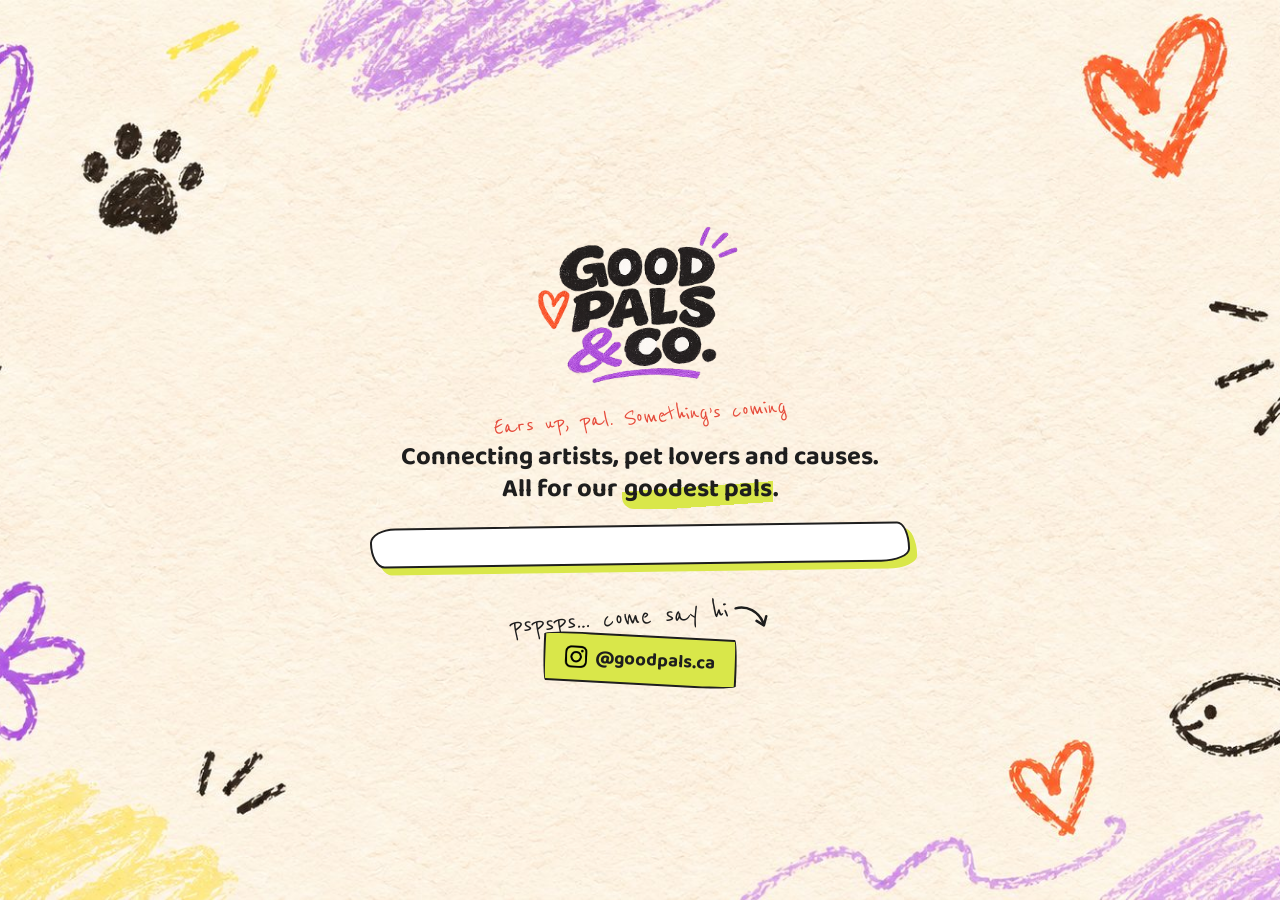
==== commit 607e0890: "Add files via upload" ====
--- a/index.html
+++ b/index.html
@@ -10,7 +10,7 @@
   <link rel="preconnect" href="https://fonts.googleapis.com">
   <link rel="preconnect" href="https://fonts.gstatic.com" crossorigin>
   <link href="https://fonts.googleapis.com/css2?family=Baloo+2:wght@500;700;800&family=Reenie+Beanie&family=Nunito:wght@500;600;700;800&display=swap" rel="stylesheet">
-  <link rel="stylesheet" href="style.css?v=24">
+  <link rel="stylesheet" href="style.css?v=29">
 </head>
 <body>
   <main>
@@ -25,10 +25,9 @@
     <div class="card">
       <!-- Kit signup form (loads live from Kit — edit the form in Kit, not here) -->
       <script async data-uid="5cbea668c0" src="https://good-pals-co.kit.com/5cbea668c0/index.js"></script>
-      <p class="heads-up">A box of other newsletters may pop up – just tap ✕ 💌</p>
     </div>
 
-    <p class="more-note when-returning">for pets &amp; rescues in need
+    <p class="more-note when-returning"><span class="note-text">need financial support?</span>
       <svg class="arrow" viewBox="0 0 38 30" aria-hidden="true"><path d="M3 4 C 14 2, 26 8, 30 22"/><path d="M23 18 L30 23 L33 14"/></svg>
     </p>
     <details class="more when-returning">
@@ -54,22 +53,6 @@
     </div>
   </main>
 
-  <script>
-    /* Move the pop-up note so it sits between the email box and the button */
-    (function () {
-      var tries = 0;
-      var timer = setInterval(function () {
-        var note = document.querySelector('.heads-up');
-        var btn = document.querySelector('.card:not(.more-card) .formkit-submit');
-        if (note && btn && btn.parentNode) {
-          btn.parentNode.insertBefore(note, btn);
-          note.classList.add('in-form');
-          clearInterval(timer);
-        }
-        if (++tries > 60) clearInterval(timer);
-      }, 200);
-    })();
-  </script>
   <script>
     /* "Tell us more": send the answers to Kit without leaving the page */
     (function () {
--- a/style.css
+++ b/style.css
@@ -458,11 +458,11 @@
   font-family: var(--ui);
   font-weight: 800;
   font-size: 1.05rem;
-  background: var(--lilac);
+  background: #fff;
   border: 2px solid var(--ink);
   border-radius: 22px 16px 24px 14px / 14px 24px 16px 22px;
   padding: 10px 20px;
-  box-shadow: 3px 3px 0 var(--ink);
+  box-shadow: 4px 4px 0 var(--citron);
   transition: transform 0.15s ease, box-shadow 0.15s ease;
   animation: nudge 0.6s ease-in-out 1.2s 2;
 }
@@ -473,8 +473,8 @@
 }
 @media (prefers-reduced-motion: reduce) { .more summary { animation: none; } }
 .more summary::-webkit-details-marker { display: none; }
-.more summary:hover { transform: translate(-1px, -1px); box-shadow: 4px 4px 0 var(--ink); }
-.more[open] summary { box-shadow: 1px 1px 0 var(--ink); transform: translate(2px, 2px); animation: none; }
+.more summary:hover { transform: translate(-1px, -1px); box-shadow: 5px 5px 0 var(--citron); }
+.more[open] summary { box-shadow: 1px 1px 0 var(--citron); transform: translate(2px, 2px); animation: none; }
 .more-card {
   margin-top: 16px;
   text-align: left;
@@ -552,18 +552,6 @@
   .say-hi { margin-top: 18px; }
 }
 
-/* "You're in, pal" page: lilac checker (desktop and phones) */
-body.thanks.checker,
-body.thanks.checker:is(*) {
-  background-image: url("bg-checker.jpg?v=1");
-  background-size: cover;
-  background-position: center;
-  background-repeat: no-repeat;
-}
-@media (max-width: 700px) {
-  body.thanks.checker { background-image: url("bg-checker.jpg?v=1"); background-size: cover; background-position: center; }
-}
-
 /* breathing room between the Tell us more pill and the Instagram note */
 .more + .say-hi { margin-top: 34px !important; }
 
@@ -571,3 +559,11 @@
 .when-returning { display: none; }
 main:has(.seva-custom-content) .when-returning { display: block; }
 main:has(.seva-custom-content) .more-note.when-returning:has(+ .more[open]) { display: none; }
+
+/* "Almost there" + "You're in": lilac at the top and bottom, cream in the middle (desktop and phones) */
+body.thanks {
+  background-image: url("bg-thanks-mobile.jpg?v=2") !important;
+  background-size: 100% 100% !important;
+  background-position: center !important;
+  background-repeat: no-repeat !important;
+}
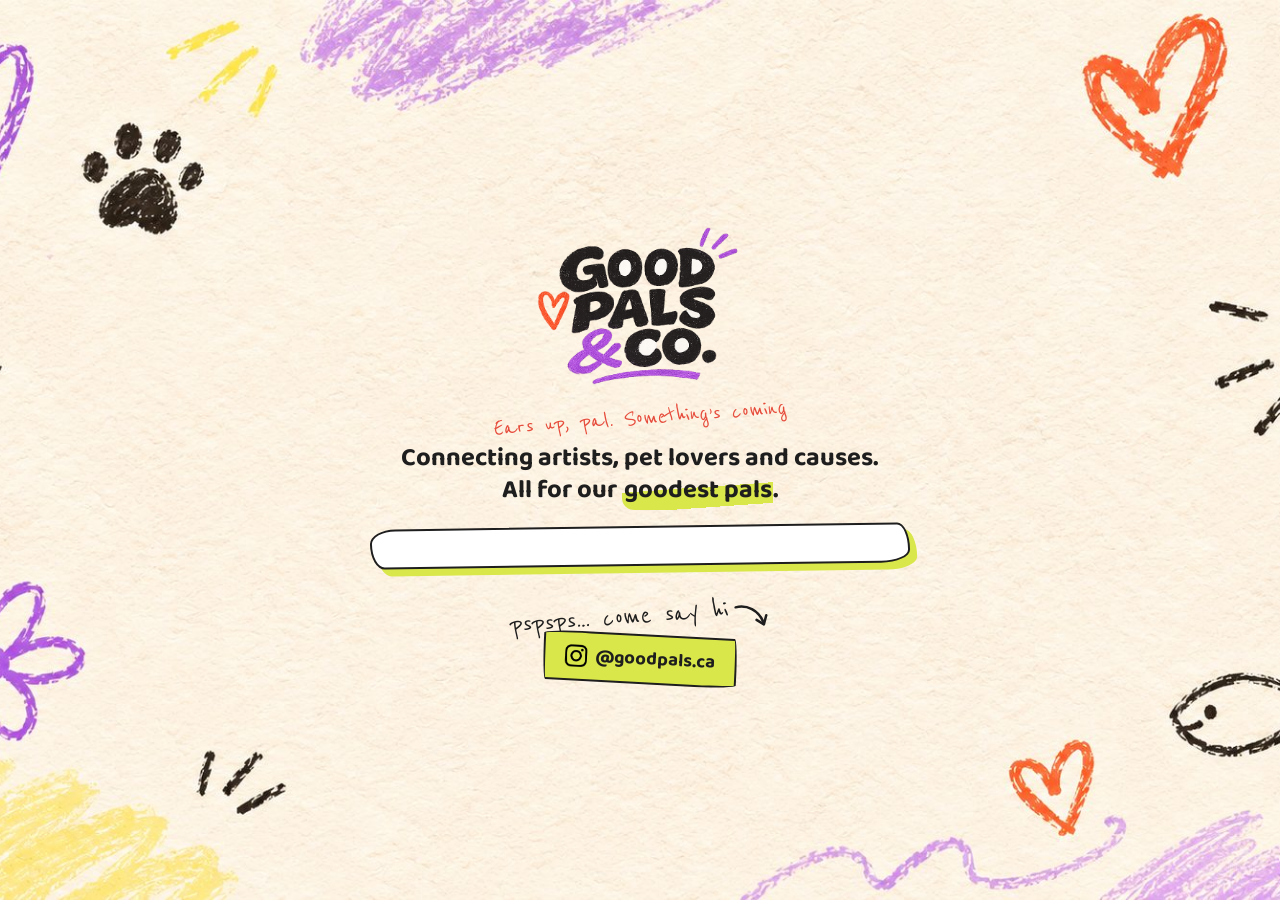
==== commit 67c01150: "Add files via upload" ====
--- a/index.html
+++ b/index.html
@@ -10,7 +10,7 @@
   <link rel="preconnect" href="https://fonts.googleapis.com">
   <link rel="preconnect" href="https://fonts.gstatic.com" crossorigin>
   <link href="https://fonts.googleapis.com/css2?family=Baloo+2:wght@500;700;800&family=Reenie+Beanie&family=Nunito:wght@500;600;700;800&display=swap" rel="stylesheet">
-  <link rel="stylesheet" href="style.css?v=29">
+  <link rel="stylesheet" href="style.css?v=30">
 </head>
 <body>
   <main>
@@ -36,7 +36,7 @@
         <p class="more-intro">We'd love to hear a little about your pal.</p>
         <div class="more-slot">
 
-<form action="https://app.kit.com/forms/10178672/subscriptions" class="formkit-form" method="post" data-uid="tellusmore" data-format="inline" data-version="5" min-width="400 500 600 700 800"><div data-style="clean"><ul class="formkit-alert formkit-alert-error" data-element="errors" data-group="alert"></ul><div data-element="fields" data-stacked="true" class="seva-fields formkit-fields"><div class="formkit-field"><input class="formkit-input" name="email_address" aria-label="Email Address" placeholder="Email Address" required="" type="email" style="color: rgb(30, 30, 30); border-color: rgb(247, 243, 232); border-radius: 4px; font-weight: 400;"></div><div class="formkit-field"><div data-group="dropdown" class="formkit-5103" type="Custom" order="1" custom_field_key="first_name" custom_field_label="First Name" group="field" save_as="Tag"><select class="formkit-select" data-element="tags-select" name="tags[]" required="" style="color: rgb(30, 30, 30); border-color: rgb(247, 243, 232); border-radius: 4px; font-weight: 400;"><option value="">Who's the support for?</option><option value="25746499">Rescue/Organization</option><option value="25746496">Individual Pet</option></select></div></div><div class="formkit-field"><input class="formkit-input" aria-label="Your pet's or rescue's name" name="fields[pet_or_rescue_name]" required="" placeholder="Your pet's or rescue's name" type="text" style="color: rgb(30, 30, 30); border-color: rgb(247, 243, 232); border-radius: 4px; font-weight: 400;"></div><div class="formkit-field"><input class="formkit-input" aria-label="What's going on? A few lines is perfect" name="fields[story]" required="" placeholder="What's going on? A few lines is perfect" type="text" style="color: rgb(30, 30, 30); border-color: rgb(247, 243, 232); border-radius: 4px; font-weight: 400;"></div><button data-element="submit" class="formkit-submit formkit-submit" style="color: rgb(247, 243, 232); background-color: rgb(230, 75, 59); border-radius: 4px; font-weight: 400;"><div class="formkit-spinner"><div></div><div></div><div></div></div><span class="">Send</span></button></div><div class="formkit-powered-by-convertkit-container"><a href="https://kit.com/features/forms?utm_campaign=poweredby&amp;utm_content=form&amp;utm_medium=referral&amp;utm_source=dynamic" data-element="powered-by" class="formkit-powered-by-convertkit" data-variant="dark" target="_blank" rel="nofollow noopener">Built with Kit</a></div></div><style>.formkit-form[data-uid="tellusmore"] *{box-sizing:border-box;}.formkit-form[data-uid="tellusmore"]{-webkit-font-smoothing:antialiased;-moz-osx-font-smoothing:grayscale;}.formkit-form[data-uid="tellusmore"] legend{border:none;font-size:inherit;margin-bottom:10px;padding:0;position:relative;display:table;}.formkit-form[data-uid="tellusmore"] fieldset{border:0;padding:0.01em 0 0 0;margin:0;min-width:0;}.formkit-form[data-uid="tellusmore"] body:not(:-moz-handler-blocked) fieldset{display:table-cell;}.formkit-form[data-uid="tellusmore"] h1,.formkit-form[data-uid="tellusmore"] h2,.formkit-form[data-uid="tellusmore"] h3,.formkit-form[data-uid="tellusmore"] h4,.formkit-form[data-uid="tellusmore"] h5,.formkit-form[data-uid="tellusmore"] h6{color:inherit;font-size:inherit;font-weight:inherit;}.formkit-form[data-uid="tellusmore"] h2{font-size:1.5em;margin:1em 0;}.formkit-form[data-uid="tellusmore"] h3{font-size:1.17em;margin:1em 0;}.formkit-form[data-uid="tellusmore"] p{color:inherit;font-size:inherit;font-weight:inherit;}.formkit-form[data-uid="tellusmore"] ol:not([template-default]),.formkit-form[data-uid="tellusmore"] ul:not([template-default]),.formkit-form[data-uid="tellusmore"] blockquote:not([template-default]){text-align:left;}.formkit-form[data-uid="tellusmore"] p:not([template-default]),.formkit-form[data-uid="tellusmore"] hr:not([template-default]),.formkit-form[data-uid="tellusmore"] blockquote:not([template-default]),.formkit-form[data-uid="tellusmore"] ol:not([template-default]),.formkit-form[data-uid="tellusmore"] ul:not([template-default]){color:inherit;font-style:initial;}.formkit-form[data-uid="tellusmore"] .ordered-list,.formkit-form[data-uid="tellusmore"] .unordered-list{list-style-position:outside !important;padding-left:1em;}.formkit-form[data-uid="tellusmore"] .list-item{padding-left:0;}.formkit-form[data-uid="tellusmore"][data-format="modal"]{display:none;}.formkit-form[data-uid="tellusmore"][data-format="slide in"]{display:none;}.formkit-form[data-uid="tellusmore"][data-format="sticky bar"]{display:none;}.formkit-sticky-bar .formkit-form[data-uid="tellusmore"][data-format="sticky bar"]{display:block;}.formkit-form[data-uid="tellusmore"] .formkit-input,.formkit-form[data-uid="tellusmore"] .formkit-select,.formkit-form[data-uid="tellusmore"] .formkit-checkboxes{width:100%;}.formkit-form[data-uid="tellusmore"] .formkit-button,.formkit-form[data-uid="tellusmore"] .formkit-submit{border:0;border-radius:5px;color:#ffffff;cursor:pointer;display:inline-block;text-align:center;font-size:15px;font-weight:500;cursor:pointer;margin-bottom:15px;overflow:hidden;padding:0;position:relative;vertical-align:middle;}.formkit-form[data-uid="tellusmore"] .formkit-button:hover,.formkit-form[data-uid="tellusmore"] .formkit-submit:hover,.formkit-form[data-uid="tellusmore"] .formkit-button:focus,.formkit-form[data-uid="tellusmore"] .formkit-submit:focus{outline:none;}.formkit-form[data-uid="tellusmore"] .formkit-button:hover > span,.formkit-form[data-uid="tellusmore"] .formkit-submit:hover > span,.formkit-form[data-uid="tellusmore"] .formkit-button:focus > span,.formkit-form[data-uid="tellusmore"] .formkit-submit:focus > span{background-color:rgba(0,0,0,0.1);}.formkit-form[data-uid="tellusmore"] .formkit-button > span,.formkit-form[data-uid="tellusmore"] .formkit-submit > span{display:block;-webkit-transition:all 300ms ease-in-out;transition:all 300ms ease-in-out;padding:12px 24px;}.formkit-form[data-uid="tellusmore"] .formkit-input{background:#ffffff;font-size:15px;padding:12px;border:1px solid #e3e3e3;-webkit-flex:1 0 auto;-ms-flex:1 0 auto;flex:1 0 auto;line-height:1.4;margin:0;-webkit-transition:border-color ease-out 300ms;transition:border-color ease-out 300ms;}.formkit-form[data-uid="tellusmore"] .formkit-input:focus{outline:none;border-color:#1677be;-webkit-transition:border-color ease 300ms;transition:border-color ease 300ms;}.formkit-form[data-uid="tellusmore"] .formkit-input::-webkit-input-placeholder{color:inherit;opacity:0.8;}.formkit-form[data-uid="tellusmore"] .formkit-input::-moz-placeholder{color:inherit;opacity:0.8;}.formkit-form[data-uid="tellusmore"] .formkit-input:-ms-input-placeholder{color:inherit;opacity:0.8;}.formkit-form[data-uid="tellusmore"] .formkit-input::placeholder{color:inherit;opacity:0.8;}.formkit-form[data-uid="tellusmore"] [data-group="dropdown"]{position:relative;display:inline-block;width:100%;}.formkit-form[data-uid="tellusmore"] [data-group="dropdown"]::before{content:"";top:calc(50% - 2.5px);right:10px;position:absolute;pointer-events:none;border-color:#4f4f4f transparent transparent transparent;border-style:solid;border-width:6px 6px 0 6px;height:0;width:0;z-index:999;}.formkit-form[data-uid="tellusmore"] [data-group="dropdown"] select{height:auto;width:100%;cursor:pointer;color:#333333;line-height:1.4;margin-bottom:0;padding:0 6px;-webkit-appearance:none;-moz-appearance:none;appearance:none;font-size:15px;padding:12px;padding-right:25px;border:1px solid #e3e3e3;background:#ffffff;}.formkit-form[data-uid="tellusmore"] [data-group="dropdown"] select:focus{outline:none;}.formkit-form[data-uid="tellusmore"] [data-group="checkboxes"]{text-align:left;margin:0;}.formkit-form[data-uid="tellusmore"] [data-group="checkboxes"] [data-group="checkbox"]{margin-bottom:10px;}.formkit-form[data-uid="tellusmore"] [data-group="checkboxes"] [data-group="checkbox"] *{cursor:pointer;}.formkit-form[data-uid="tellusmore"] [data-group="checkboxes"] [data-group="checkbox"]:last-of-type{margin-bottom:0;}.formkit-form[data-uid="tellusmore"] [data-group="checkboxes"] [data-group="checkbox"] input[type="checkbox"]{display:none;}.formkit-form[data-uid="tellusmore"] [data-group="checkboxes"] [data-group="checkbox"] input[type="checkbox"] + label::after{content:none;}.formkit-form[data-uid="tellusmore"] [data-group="checkboxes"] [data-group="checkbox"] input[type="checkbox"]:checked + label::after{border-color:#ffffff;content:"";}.formkit-form[data-uid="tellusmore"] [data-group="checkboxes"] [data-group="checkbox"] input[type="checkbox"]:checked + label::before{background:#10bf7a;border-color:#10bf7a;}.formkit-form[data-uid="tellusmore"] [data-group="checkboxes"] [data-group="checkbox"] label{position:relative;display:inline-block;padding-left:28px;}.formkit-form[data-uid="tellusmore"] [data-group="checkboxes"] [data-group="checkbox"] label::before,.formkit-form[data-uid="tellusmore"] [data-group="checkboxes"] [data-group="checkbox"] label::after{position:absolute;content:"";display:inline-block;}.formkit-form[data-uid="tellusmore"] [data-group="checkboxes"] [data-group="checkbox"] label::before{height:16px;width:16px;border:1px solid #e3e3e3;background:#ffffff;left:0px;top:3px;}.formkit-form[data-uid="tellusmore"] [data-group="checkboxes"] [data-group="checkbox"] label::after{height:4px;width:8px;border-left:2px solid #4d4d4d;border-bottom:2px solid #4d4d4d;-webkit-transform:rotate(-45deg);-ms-transform:rotate(-45deg);transform:rotate(-45deg);left:4px;top:8px;}.formkit-form[data-uid="tellusmore"] .formkit-alert{background:#f9fafb;border:1px solid #e3e3e3;border-radius:5px;-webkit-flex:1 0 auto;-ms-flex:1 0 auto;flex:1 0 auto;list-style:none;margin:25px auto;padding:12px;text-align:center;width:100%;}.formkit-form[data-uid="tellusmore"] .formkit-alert:empty{display:none;}.formkit-form[data-uid="tellusmore"] .formkit-alert-success{background:#d3fbeb;border-color:#10bf7a;color:#0c905c;}.formkit-form[data-uid="tellusmore"] .formkit-alert-error{background:#fde8e2;border-color:#f2643b;color:#ea4110;}.formkit-form[data-uid="tellusmore"] .formkit-spinner{display:-webkit-box;display:-webkit-flex;display:-ms-flexbox;display:flex;height:0px;width:0px;margin:0 auto;position:absolute;top:0;left:0;right:0;width:0px;overflow:hidden;text-align:center;-webkit-transition:all 300ms ease-in-out;transition:all 300ms ease-in-out;}.formkit-form[data-uid="tellusmore"] .formkit-spinner > div{margin:auto;width:12px;height:12px;background-color:#fff;opacity:0.3;border-radius:100%;display:inline-block;-webkit-animation:formkit-bouncedelay-formkit-form-data-uid-tellusmore- 1.4s infinite ease-in-out both;animation:formkit-bouncedelay-formkit-form-data-uid-tellusmore- 1.4s infinite ease-in-out both;}.formkit-form[data-uid="tellusmore"] .formkit-spinner > div:nth-child(1){-webkit-animation-delay:-0.32s;animation-delay:-0.32s;}.formkit-form[data-uid="tellusmore"] .formkit-spinner > div:nth-child(2){-webkit-animation-delay:-0.16s;animation-delay:-0.16s;}.formkit-form[data-uid="tellusmore"] .formkit-submit[data-active] .formkit-spinner{opacity:1;height:100%;width:50px;}.formkit-form[data-uid="tellusmore"] .formkit-submit[data-active] .formkit-spinner ~ span{opacity:0;}.formkit-form[data-uid="tellusmore"] .formkit-powered-by[data-active="false"]{opacity:0.35;}.formkit-form[data-uid="tellusmore"] .formkit-powered-by-convertkit-container{display:-webkit-box;display:-webkit-flex;display:-ms-flexbox;display:flex;width:100%;margin:10px 0;position:relative;}.formkit-form[data-uid="tellusmore"] .formkit-powered-by-convertkit-container[data-active="false"]{opacity:0.35;}.formkit-form[data-uid="tellusmore"] .formkit-powered-by-convertkit{-webkit-align-items:center;-webkit-box-align:center;-ms-flex-align:center;align-items:center;background-color:#ffffff;border-radius:9px;color:#3d3d3d;cursor:pointer;display:block;height:36px;margin:0 auto;opacity:0.95;padding:0;-webkit-text-decoration:none;text-decoration:none;text-indent:100%;-webkit-transition:ease-in-out all 200ms;transition:ease-in-out all 200ms;white-space:nowrap;overflow:hidden;-webkit-user-select:none;-moz-user-select:none;-ms-user-select:none;user-select:none;width:157px;background-repeat:no-repeat;background-position:center;background-image:url("data:image/svg+xml;charset=utf8,%3Csvg width='133' height='36' viewBox='0 0 133 36' fill='none' xmlns='http://www.w3.org/2000/svg'%3E%3Cpath d='M0.861 25.5C0.735 25.5 0.651 25.416 0.651 25.29V10.548C0.651 10.422 0.735 10.338 0.861 10.338H6.279C9.072 10.338 10.668 11.451 10.668 13.824C10.668 15.819 9.219 16.932 8.001 17.226C7.707 17.268 7.707 17.625 8.022 17.688C9.912 18.108 11.088 19.116 11.088 21.321C11.088 23.715 9.429 25.5 6.426 25.5H0.861ZM5.397 23.085C6.825 23.085 7.518 22.224 7.518 21.006C7.518 19.683 6.825 18.948 5.397 18.948H4.2V23.085H5.397ZM5.313 16.617C6.51 16.617 7.245 15.945 7.245 14.601C7.245 13.383 6.51 12.753 5.25 12.753H4.2V16.617H5.313ZM17.9758 23.883C17.9758 23.568 17.6608 23.505 17.5348 23.799C17.0308 24.954 16.1698 25.731 14.5528 25.731C12.8728 25.731 12.0958 24.471 12.0958 22.707V14.937C12.0958 14.811 12.1798 14.727 12.3058 14.727H15.2248C15.3508 14.727 15.4348 14.811 15.4348 14.937V21.657C15.4348 22.581 15.7708 23.022 16.4638 23.022C17.1778 23.022 17.6188 22.581 17.6188 21.657V14.937C17.6188 14.811 17.7028 14.727 17.8288 14.727H20.7478C20.8738 14.727 20.9578 14.811 20.9578 14.937V25.29C20.9578 25.416 20.8738 25.5 20.7478 25.5H18.1858C18.0598 25.5 17.9758 25.416 17.9758 25.29V23.883ZM25.6141 25.29C25.6141 25.416 25.5301 25.5 25.4041 25.5H22.4851C22.3591 25.5 22.2751 25.416 22.2751 25.29V14.937C22.2751 14.811 22.3591 14.727 22.4851 14.727H25.4041C25.5301 14.727 25.6141 14.811 25.6141 14.937V25.29ZM23.9131 13.74C22.8001 13.74 22.0441 12.942 22.0441 11.934C22.0441 10.926 22.8001 10.107 23.9131 10.107C25.0051 10.107 25.7611 10.926 25.7611 11.934C25.7611 12.942 25.0051 13.74 23.9131 13.74ZM26.7883 10.548C26.7883 10.422 26.8723 10.338 26.9983 10.338H29.9173C30.0433 10.338 30.1273 10.422 30.1273 10.548V22.056C30.1273 22.749 30.2533 23.085 30.8203 23.085C31.0093 23.085 31.1983 23.043 31.3663 23.001C31.5133 22.959 31.6183 22.959 31.6183 23.127V25.059C31.6183 25.164 31.5763 25.269 31.4923 25.311C30.9673 25.521 30.2953 25.71 29.5813 25.71C27.7123 25.71 26.7883 24.639 26.7883 22.476V10.548ZM32.4237 14.727C32.8227 14.727 32.9277 14.538 32.9697 14.055L33.1167 12.039C33.1167 11.913 33.2217 11.829 33.3477 11.829H35.8887C36.0147 11.829 36.0987 11.913 36.0987 12.039V14.517C36.0987 14.643 36.1827 14.727 36.3087 14.727H38.2827C38.4087 14.727 38.4927 14.811 38.4927 14.937V16.659C38.4927 16.785 38.4087 16.869 38.2827 16.869H36.0777V22.056C36.0777 22.875 36.5397 23.085 37.0647 23.085C37.4847 23.085 37.9467 22.938 38.3247 22.707C38.4717 22.623 38.5767 22.665 38.5767 22.833V24.828C38.5767 24.933 38.5347 25.017 38.4507 25.08C37.8417 25.458 36.9807 25.71 36.0357 25.71C34.2927 25.71 32.7387 24.912 32.7387 22.476V16.869H31.8567C31.7307 16.869 31.6467 16.785 31.6467 16.659V14.937C31.6467 14.811 31.7307 14.727 31.8567 14.727H32.4237ZM51.3808 14.727C51.5068 14.727 51.5908 14.79 51.6118 14.916L52.3888 19.851L52.5778 21.174C52.6198 21.468 52.9558 21.468 52.9768 21.174C53.0398 20.712 53.0818 20.271 53.1658 19.83L53.8798 14.916C53.9008 14.79 53.9848 14.727 54.1108 14.727H56.6728C56.8198 14.727 56.8828 14.811 56.8618 14.958L54.6778 25.311C54.6568 25.437 54.5728 25.5 54.4468 25.5H51.3178C51.1918 25.5 51.1078 25.437 51.0868 25.311L50.1208 20.082L49.8898 18.633C49.8688 18.444 49.6588 18.444 49.6378 18.633L49.4068 20.103L48.5458 25.311C48.5248 25.437 48.4408 25.5 48.3148 25.5H45.2068C45.0808 25.5 44.9968 25.437 44.9758 25.311L42.8128 14.958C42.7918 14.811 42.8548 14.727 43.0018 14.727H45.9628C46.0888 14.727 46.1728 14.79 46.1938 14.916L46.9288 19.83C47.0128 20.271 47.0758 20.754 47.1388 21.195C47.2018 21.51 47.4748 21.531 47.5378 21.195L47.7478 19.872L48.6088 14.916C48.6298 14.79 48.7138 14.727 48.8398 14.727H51.3808ZM61.1582 25.29C61.1582 25.416 61.0742 25.5 60.9482 25.5H58.0292C57.9032 25.5 57.8192 25.416 57.8192 25.29V14.937C57.8192 14.811 57.9032 14.727 58.0292 14.727H60.9482C61.0742 14.727 61.1582 14.811 61.1582 14.937V25.29ZM59.4572 13.74C58.3442 13.74 57.5882 12.942 57.5882 11.934C57.5882 10.926 58.3442 10.107 59.4572 10.107C60.5492 10.107 61.3052 10.926 61.3052 11.934C61.3052 12.942 60.5492 13.74 59.4572 13.74ZM62.8154 14.727C63.2144 14.727 63.3194 14.538 63.3614 14.055L63.5084 12.039C63.5084 11.913 63.6134 11.829 63.7394 11.829H66.2804C66.4064 11.829 66.4904 11.913 66.4904 12.039V14.517C66.4904 14.643 66.5744 14.727 66.7004 14.727H68.6744C68.8004 14.727 68.8844 14.811 68.8844 14.937V16.659C68.8844 16.785 68.8004 16.869 68.6744 16.869H66.4694V22.056C66.4694 22.875 66.9314 23.085 67.4564 23.085C67.8764 23.085 68.3384 22.938 68.7164 22.707C68.8634 22.623 68.9684 22.665 68.9684 22.833V24.828C68.9684 24.933 68.9264 25.017 68.8424 25.08C68.2334 25.458 67.3724 25.71 66.4274 25.71C64.6844 25.71 63.1304 24.912 63.1304 22.476V16.869H62.2484C62.1224 16.869 62.0384 16.785 62.0384 16.659V14.937C62.0384 14.811 62.1224 14.727 62.2484 14.727H62.8154ZM73.4298 16.323C73.4298 16.638 73.7868 16.68 73.9128 16.407C74.3748 15.315 75.1308 14.496 76.6008 14.496C78.2178 14.496 78.9528 15.609 78.9528 17.373V25.29C78.9528 25.416 78.8688 25.5 78.7428 25.5H75.8238C75.6978 25.5 75.6138 25.416 75.6138 25.29V18.633C75.6138 17.709 75.2778 17.268 74.5848 17.268C73.8708 17.268 73.4298 17.709 73.4298 18.633V25.29C73.4298 25.416 73.3458 25.5 73.2198 25.5H70.3008C70.1748 25.5 70.0908 25.416 70.0908 25.29V10.548C70.0908 10.422 70.1748 10.338 70.3008 10.338H73.2198C73.3458 10.338 73.4298 10.422 73.4298 10.548V16.323Z' fill='%231E1E1E'/%3E%3Cpath d='M100.132 16.3203C105.58 17.3761 107.272 22.4211 107.318 27.4961C107.318 27.6101 107.226 27.7041 107.112 27.7041H100.252C100.138 27.7041 100.046 27.6121 100.046 27.5001C100.026 23.5629 99.3877 20.0896 95.4865 19.9396C95.3705 19.9356 95.2725 20.0276 95.2725 20.1456V27.5001C95.2725 27.6141 95.1806 27.7061 95.0666 27.7061H88.206C88.092 27.7061 88 27.6141 88 27.5001V8.75585C88 8.64187 88.092 8.54989 88.206 8.54989H95.0686C95.1826 8.54989 95.2745 8.64187 95.2745 8.75585V15.7764C95.2745 15.8804 95.3585 15.9644 95.4625 15.9644C95.5445 15.9644 95.6185 15.9104 95.6425 15.8324C97.4081 10.0416 100.709 8.58588 106.07 8.55189C106.184 8.55189 106.276 8.64387 106.276 8.75785V15.7604C106.276 15.8744 106.184 15.9664 106.07 15.9664H100.166C100.066 15.9664 99.9856 16.0464 99.9856 16.1464C99.9856 16.2304 100.048 16.3043 100.132 16.3203ZM118.918 20.7095V16.1704C118.918 16.0564 119.01 15.9644 119.124 15.9644H124.173C124.273 15.9644 124.353 15.8844 124.353 15.7844C124.353 15.6985 124.291 15.6245 124.207 15.6085C120.256 14.8246 118.432 12.5511 118.37 8.75585C118.368 8.64387 118.458 8.54989 118.572 8.54989H125.986C126.1 8.54989 126.192 8.64187 126.192 8.75585V11.9532C126.192 12.0672 126.284 12.1592 126.398 12.1592H130.649C130.763 12.1592 130.855 12.2511 130.855 12.3651V15.7624C130.855 15.8764 130.763 15.9684 130.649 15.9684H126.398C126.284 15.9684 126.192 16.0604 126.192 16.1744V19.8356C126.192 21.1294 126.986 21.5553 128.04 21.5553C129.692 21.5553 131.323 20.8114 131.977 20.4735C132.113 20.4035 132.277 20.5015 132.277 20.6555V26.3543C132.277 26.5063 132.193 26.6463 132.059 26.7183C131.413 27.0582 129.418 28 127.136 28C122.435 27.996 118.918 26.0824 118.918 20.7095ZM109.266 27.4981V16.1704C109.266 16.0564 109.358 15.9644 109.472 15.9644H116.334C116.448 15.9644 116.54 16.0564 116.54 16.1704V27.4981C116.54 27.6121 116.448 27.7041 116.334 27.7041H109.472C109.358 27.7021 109.266 27.6101 109.266 27.4981ZM108.876 11.4913C108.876 13.4189 110.238 14.9826 112.853 14.9826C115.469 14.9826 116.83 13.4189 116.83 11.4913C116.83 9.56369 115.471 8 112.853 8C110.238 8 108.876 9.56369 108.876 11.4913Z' fill='%231E1E1E'/%3E%3C/svg%3E");}.formkit-form[data-uid="tellusmore"] .formkit-powered-by-convertkit:hover,.formkit-form[data-uid="tellusmore"] .formkit-powered-by-convertkit:focus{background-color:#ffffff;-webkit-transform:scale(1.025) perspective(1px);-ms-transform:scale(1.025) perspective(1px);transform:scale(1.025) perspective(1px);opacity:1;}.formkit-form[data-uid="tellusmore"] .formkit-powered-by-convertkit[data-variant="dark"],.formkit-form[data-uid="tellusmore"] .formkit-powered-by-convertkit[data-variant="light"]{background-color:transparent;border-color:transparent;width:133px;}.formkit-form[data-uid="tellusmore"] .formkit-powered-by-convertkit[data-variant="light"]{color:#ffffff;background-image:url("data:image/svg+xml;charset=utf8,%3Csvg width='133' height='36' viewBox='0 0 133 36' fill='none' xmlns='http://www.w3.org/2000/svg'%3E%3Cpath d='M0.861 25.5C0.735 25.5 0.651 25.416 0.651 25.29V10.548C0.651 10.422 0.735 10.338 0.861 10.338H6.279C9.072 10.338 10.668 11.451 10.668 13.824C10.668 15.819 9.219 16.932 8.001 17.226C7.707 17.268 7.707 17.625 8.022 17.688C9.912 18.108 11.088 19.116 11.088 21.321C11.088 23.715 9.429 25.5 6.426 25.5H0.861ZM5.397 23.085C6.825 23.085 7.518 22.224 7.518 21.006C7.518 19.683 6.825 18.948 5.397 18.948H4.2V23.085H5.397ZM5.313 16.617C6.51 16.617 7.245 15.945 7.245 14.601C7.245 13.383 6.51 12.753 5.25 12.753H4.2V16.617H5.313ZM17.9758 23.883C17.9758 23.568 17.6608 23.505 17.5348 23.799C17.0308 24.954 16.1698 25.731 14.5528 25.731C12.8728 25.731 12.0958 24.471 12.0958 22.707V14.937C12.0958 14.811 12.1798 14.727 12.3058 14.727H15.2248C15.3508 14.727 15.4348 14.811 15.4348 14.937V21.657C15.4348 22.581 15.7708 23.022 16.4638 23.022C17.1778 23.022 17.6188 22.581 17.6188 21.657V14.937C17.6188 14.811 17.7028 14.727 17.8288 14.727H20.7478C20.8738 14.727 20.9578 14.811 20.9578 14.937V25.29C20.9578 25.416 20.8738 25.5 20.7478 25.5H18.1858C18.0598 25.5 17.9758 25.416 17.9758 25.29V23.883ZM25.6141 25.29C25.6141 25.416 25.5301 25.5 25.4041 25.5H22.4851C22.3591 25.5 22.2751 25.416 22.2751 25.29V14.937C22.2751 14.811 22.3591 14.727 22.4851 14.727H25.4041C25.5301 14.727 25.6141 14.811 25.6141 14.937V25.29ZM23.9131 13.74C22.8001 13.74 22.0441 12.942 22.0441 11.934C22.0441 10.926 22.8001 10.107 23.9131 10.107C25.0051 10.107 25.7611 10.926 25.7611 11.934C25.7611 12.942 25.0051 13.74 23.9131 13.74ZM26.7883 10.548C26.7883 10.422 26.8723 10.338 26.9983 10.338H29.9173C30.0433 10.338 30.1273 10.422 30.1273 10.548V22.056C30.1273 22.749 30.2533 23.085 30.8203 23.085C31.0093 23.085 31.1983 23.043 31.3663 23.001C31.5133 22.959 31.6183 22.959 31.6183 23.127V25.059C31.6183 25.164 31.5763 25.269 31.4923 25.311C30.9673 25.521 30.2953 25.71 29.5813 25.71C27.7123 25.71 26.7883 24.639 26.7883 22.476V10.548ZM32.4237 14.727C32.8227 14.727 32.9277 14.538 32.9697 14.055L33.1167 12.039C33.1167 11.913 33.2217 11.829 33.3477 11.829H35.8887C36.0147 11.829 36.0987 11.913 36.0987 12.039V14.517C36.0987 14.643 36.1827 14.727 36.3087 14.727H38.2827C38.4087 14.727 38.4927 14.811 38.4927 14.937V16.659C38.4927 16.785 38.4087 16.869 38.2827 16.869H36.0777V22.056C36.0777 22.875 36.5397 23.085 37.0647 23.085C37.4847 23.085 37.9467 22.938 38.3247 22.707C38.4717 22.623 38.5767 22.665 38.5767 22.833V24.828C38.5767 24.933 38.5347 25.017 38.4507 25.08C37.8417 25.458 36.9807 25.71 36.0357 25.71C34.2927 25.71 32.7387 24.912 32.7387 22.476V16.869H31.8567C31.7307 16.869 31.6467 16.785 31.6467 16.659V14.937C31.6467 14.811 31.7307 14.727 31.8567 14.727H32.4237ZM51.3808 14.727C51.5068 14.727 51.5908 14.79 51.6118 14.916L52.3888 19.851L52.5778 21.174C52.6198 21.468 52.9558 21.468 52.9768 21.174C53.0398 20.712 53.0818 20.271 53.1658 19.83L53.8798 14.916C53.9008 14.79 53.9848 14.727 54.1108 14.727H56.6728C56.8198 14.727 56.8828 14.811 56.8618 14.958L54.6778 25.311C54.6568 25.437 54.5728 25.5 54.4468 25.5H51.3178C51.1918 25.5 51.1078 25.437 51.0868 25.311L50.1208 20.082L49.8898 18.633C49.8688 18.444 49.6588 18.444 49.6378 18.633L49.4068 20.103L48.5458 25.311C48.5248 25.437 48.4408 25.5 48.3148 25.5H45.2068C45.0808 25.5 44.9968 25.437 44.9758 25.311L42.8128 14.958C42.7918 14.811 42.8548 14.727 43.0018 14.727H45.9628C46.0888 14.727 46.1728 14.79 46.1938 14.916L46.9288 19.83C47.0128 20.271 47.0758 20.754 47.1388 21.195C47.2018 21.51 47.4748 21.531 47.5378 21.195L47.7478 19.872L48.6088 14.916C48.6298 14.79 48.7138 14.727 48.8398 14.727H51.3808ZM61.1582 25.29C61.1582 25.416 61.0742 25.5 60.9482 25.5H58.0292C57.9032 25.5 57.8192 25.416 57.8192 25.29V14.937C57.8192 14.811 57.9032 14.727 58.0292 14.727H60.9482C61.0742 14.727 61.1582 14.811 61.1582 14.937V25.29ZM59.4572 13.74C58.3442 13.74 57.5882 12.942 57.5882 11.934C57.5882 10.926 58.3442 10.107 59.4572 10.107C60.5492 10.107 61.3052 10.926 61.3052 11.934C61.3052 12.942 60.5492 13.74 59.4572 13.74ZM62.8154 14.727C63.2144 14.727 63.3194 14.538 63.3614 14.055L63.5084 12.039C63.5084 11.913 63.6134 11.829 63.7394 11.829H66.2804C66.4064 11.829 66.4904 11.913 66.4904 12.039V14.517C66.4904 14.643 66.5744 14.727 66.7004 14.727H68.6744C68.8004 14.727 68.8844 14.811 68.8844 14.937V16.659C68.8844 16.785 68.8004 16.869 68.6744 16.869H66.4694V22.056C66.4694 22.875 66.9314 23.085 67.4564 23.085C67.8764 23.085 68.3384 22.938 68.7164 22.707C68.8634 22.623 68.9684 22.665 68.9684 22.833V24.828C68.9684 24.933 68.9264 25.017 68.8424 25.08C68.2334 25.458 67.3724 25.71 66.4274 25.71C64.6844 25.71 63.1304 24.912 63.1304 22.476V16.869H62.2484C62.1224 16.869 62.0384 16.785 62.0384 16.659V14.937C62.0384 14.811 62.1224 14.727 62.2484 14.727H62.8154ZM73.4298 16.323C73.4298 16.638 73.7868 16.68 73.9128 16.407C74.3748 15.315 75.1308 14.496 76.6008 14.496C78.2178 14.496 78.9528 15.609 78.9528 17.373V25.29C78.9528 25.416 78.8688 25.5 78.7428 25.5H75.8238C75.6978 25.5 75.6138 25.416 75.6138 25.29V18.633C75.6138 17.709 75.2778 17.268 74.5848 17.268C73.8708 17.268 73.4298 17.709 73.4298 18.633V25.29C73.4298 25.416 73.3458 25.5 73.2198 25.5H70.3008C70.1748 25.5 70.0908 25.416 70.0908 25.29V10.548C70.0908 10.422 70.1748 10.338 70.3008 10.338H73.2198C73.3458 10.338 73.4298 10.422 73.4298 10.548V16.323Z' fill='white'/%3E%3Cpath d='M100.132 16.3203C105.58 17.3761 107.272 22.4211 107.318 27.4961C107.318 27.6101 107.226 27.7041 107.112 27.7041H100.252C100.138 27.7041 100.046 27.6121 100.046 27.5001C100.026 23.5629 99.3877 20.0896 95.4865 19.9396C95.3705 19.9356 95.2725 20.0276 95.2725 20.1456V27.5001C95.2725 27.6141 95.1806 27.7061 95.0666 27.7061H88.206C88.092 27.7061 88 27.6141 88 27.5001V8.75585C88 8.64187 88.092 8.54989 88.206 8.54989H95.0686C95.1826 8.54989 95.2745 8.64187 95.2745 8.75585V15.7764C95.2745 15.8804 95.3585 15.9644 95.4625 15.9644C95.5445 15.9644 95.6185 15.9104 95.6425 15.8324C97.4081 10.0416 100.709 8.58588 106.07 8.55189C106.184 8.55189 106.276 8.64387 106.276 8.75785V15.7604C106.276 15.8744 106.184 15.9664 106.07 15.9664H100.166C100.066 15.9664 99.9856 16.0464 99.9856 16.1464C99.9856 16.2304 100.048 16.3043 100.132 16.3203ZM118.918 20.7095V16.1704C118.918 16.0564 119.01 15.9644 119.124 15.9644H124.173C124.273 15.9644 124.353 15.8844 124.353 15.7844C124.353 15.6985 124.291 15.6245 124.207 15.6085C120.256 14.8246 118.432 12.5511 118.37 8.75585C118.368 8.64387 118.458 8.54989 118.572 8.54989H125.986C126.1 8.54989 126.192 8.64187 126.192 8.75585V11.9532C126.192 12.0672 126.284 12.1592 126.398 12.1592H130.649C130.763 12.1592 130.855 12.2511 130.855 12.3651V15.7624C130.855 15.8764 130.763 15.9684 130.649 15.9684H126.398C126.284 15.9684 126.192 16.0604 126.192 16.1744V19.8356C126.192 21.1294 126.986 21.5553 128.04 21.5553C129.692 21.5553 131.323 20.8114 131.977 20.4735C132.113 20.4035 132.277 20.5015 132.277 20.6555V26.3543C132.277 26.5063 132.193 26.6463 132.059 26.7183C131.413 27.0582 129.418 28 127.136 28C122.435 27.996 118.918 26.0824 118.918 20.7095ZM109.266 27.4981V16.1704C109.266 16.0564 109.358 15.9644 109.472 15.9644H116.334C116.448 15.9644 116.54 16.0564 116.54 16.1704V27.4981C116.54 27.6121 116.448 27.7041 116.334 27.7041H109.472C109.358 27.7021 109.266 27.6101 109.266 27.4981ZM108.876 11.4913C108.876 13.4189 110.238 14.9826 112.853 14.9826C115.469 14.9826 116.83 13.4189 116.83 11.4913C116.83 9.56369 115.471 8 112.853 8C110.238 8 108.876 9.56369 108.876 11.4913Z' fill='white'/%3E%3C/svg%3E");}@-webkit-keyframes formkit-bouncedelay-formkit-form-data-uid-tellusmore-{0%,80%,100%{-webkit-transform:scale(0);-ms-transform:scale(0);transform:scale(0);}40%{-webkit-transform:scale(1);-ms-transform:scale(1);transform:scale(1);}}@keyframes formkit-bouncedelay-formkit-form-data-uid-tellusmore-{0%,80%,100%{-webkit-transform:scale(0);-ms-transform:scale(0);transform:scale(0);}40%{-webkit-transform:scale(1);-ms-transform:scale(1);transform:scale(1);}}.formkit-form[data-uid="tellusmore"] blockquote{padding:10px 20px;margin:0 0 20px;border-left:5px solid #e1e1e1;}.formkit-form[data-uid="tellusmore"] .seva-custom-content{padding:15px;font-size:16px;color:#fff;mix-blend-mode:difference;}.formkit-form[data-uid="tellusmore"] .formkit-modal.guard{max-width:420px;width:100%;} .formkit-form[data-uid="tellusmore"]{max-width:700px;}.formkit-form[data-uid="tellusmore"] [data-style="clean"]{width:100%;}.formkit-form[data-uid="tellusmore"] .formkit-fields{display:-webkit-box;display:-webkit-flex;display:-ms-flexbox;display:flex;-webkit-flex-wrap:wrap;-ms-flex-wrap:wrap;flex-wrap:wrap;margin:0 auto;}.formkit-form[data-uid="tellusmore"] .formkit-field,.formkit-form[data-uid="tellusmore"] .formkit-submit{margin:0 0 15px 0;-webkit-flex:1 0 100%;-ms-flex:1 0 100%;flex:1 0 100%;}.formkit-form[data-uid="tellusmore"] .formkit-powered-by-convertkit-container{margin:0;}.formkit-form[data-uid="tellusmore"] .formkit-submit{position:static;}.formkit-form[data-uid="tellusmore"][min-width~="700"] [data-style="clean"],.formkit-form[data-uid="tellusmore"][min-width~="800"] [data-style="clean"]{padding:10px;padding-top:56px;}.formkit-form[data-uid="tellusmore"][min-width~="700"] .formkit-fields[data-stacked="false"],.formkit-form[data-uid="tellusmore"][min-width~="800"] .formkit-fields[data-stacked="false"]{margin-left:-5px;margin-right:-5px;}.formkit-form[data-uid="tellusmore"][min-width~="700"] .formkit-fields[data-stacked="false"] .formkit-field,.formkit-form[data-uid="tellusmore"][min-width~="800"] .formkit-fields[data-stacked="false"] .formkit-field,.formkit-form[data-uid="tellusmore"][min-width~="700"] .formkit-fields[data-stacked="false"] .formkit-submit,.formkit-form[data-uid="tellusmore"][min-width~="800"] .formkit-fields[data-stacked="false"] .formkit-submit{margin:0 5px 15px 5px;}.formkit-form[data-uid="tellusmore"][min-width~="700"] .formkit-fields[data-stacked="false"] .formkit-field,.formkit-form[data-uid="tellusmore"][min-width~="800"] .formkit-fields[data-stacked="false"] .formkit-field{-webkit-flex:100 1 auto;-ms-flex:100 1 auto;flex:100 1 auto;}.formkit-form[data-uid="tellusmore"][min-width~="700"] .formkit-fields[data-stacked="false"] .formkit-submit,.formkit-form[data-uid="tellusmore"][min-width~="800"] .formkit-fields[data-stacked="false"] .formkit-submit{-webkit-flex:1 1 auto;-ms-flex:1 1 auto;flex:1 1 auto;} </style></form>
+<form action="https://app.kit.com/forms/10178672/subscriptions" class="formkit-form" method="post" data-uid="tellusmore" data-format="inline" data-version="5" min-width="400 500 600 700 800"><div data-style="clean"><ul class="formkit-alert formkit-alert-error" data-element="errors" data-group="alert"></ul><div data-element="fields" data-stacked="true" class="seva-fields formkit-fields"><div class="formkit-field"><input class="formkit-input" name="email_address" aria-label="Email Address" placeholder="Email Address" required="" type="email" style="color: rgb(30, 30, 30); border-color: rgb(247, 243, 232); border-radius: 4px; font-weight: 400;"></div><div class="formkit-field"><div data-group="dropdown" class="formkit-5103" type="Custom" order="1" custom_field_key="first_name" custom_field_label="First Name" group="field" save_as="Tag"><select class="formkit-select" data-element="tags-select" name="tags[]" required="" style="color: rgb(30, 30, 30); border-color: rgb(247, 243, 232); border-radius: 4px; font-weight: 400;"><option value="">Who's the support for?</option><option value="25746499">Rescue/Organization</option><option value="25746496">Individual Pet</option></select></div></div><div class="formkit-field"><input class="formkit-input" aria-label="Your pet's or rescue's name" name="fields[pet_or_rescue_name]" required="" placeholder="Your pet's or rescue's name" type="text" style="color: rgb(30, 30, 30); border-color: rgb(247, 243, 232); border-radius: 4px; font-weight: 400;"></div><div class="formkit-field"><input class="formkit-input" aria-label="What's going on? A few lines is perfect" name="fields[story]" required="" placeholder="What's going on? A few lines is perfect" type="text" style="color: rgb(30, 30, 30); border-color: rgb(247, 243, 232); border-radius: 4px; font-weight: 400;"></div><button data-element="submit" class="formkit-submit formkit-submit" style="color: rgb(247, 243, 232); background-color: rgb(230, 75, 59); border-radius: 4px; font-weight: 400;"><div class="formkit-spinner"><div></div><div></div><div></div></div><span class="">Send</span></button></div></div><style>.formkit-form[data-uid="tellusmore"] *{box-sizing:border-box;}.formkit-form[data-uid="tellusmore"]{-webkit-font-smoothing:antialiased;-moz-osx-font-smoothing:grayscale;}.formkit-form[data-uid="tellusmore"] legend{border:none;font-size:inherit;margin-bottom:10px;padding:0;position:relative;display:table;}.formkit-form[data-uid="tellusmore"] fieldset{border:0;padding:0.01em 0 0 0;margin:0;min-width:0;}.formkit-form[data-uid="tellusmore"] body:not(:-moz-handler-blocked) fieldset{display:table-cell;}.formkit-form[data-uid="tellusmore"] h1,.formkit-form[data-uid="tellusmore"] h2,.formkit-form[data-uid="tellusmore"] h3,.formkit-form[data-uid="tellusmore"] h4,.formkit-form[data-uid="tellusmore"] h5,.formkit-form[data-uid="tellusmore"] h6{color:inherit;font-size:inherit;font-weight:inherit;}.formkit-form[data-uid="tellusmore"] h2{font-size:1.5em;margin:1em 0;}.formkit-form[data-uid="tellusmore"] h3{font-size:1.17em;margin:1em 0;}.formkit-form[data-uid="tellusmore"] p{color:inherit;font-size:inherit;font-weight:inherit;}.formkit-form[data-uid="tellusmore"] ol:not([template-default]),.formkit-form[data-uid="tellusmore"] ul:not([template-default]),.formkit-form[data-uid="tellusmore"] blockquote:not([template-default]){text-align:left;}.formkit-form[data-uid="tellusmore"] p:not([template-default]),.formkit-form[data-uid="tellusmore"] hr:not([template-default]),.formkit-form[data-uid="tellusmore"] blockquote:not([template-default]),.formkit-form[data-uid="tellusmore"] ol:not([template-default]),.formkit-form[data-uid="tellusmore"] ul:not([template-default]){color:inherit;font-style:initial;}.formkit-form[data-uid="tellusmore"] .ordered-list,.formkit-form[data-uid="tellusmore"] .unordered-list{list-style-position:outside !important;padding-left:1em;}.formkit-form[data-uid="tellusmore"] .list-item{padding-left:0;}.formkit-form[data-uid="tellusmore"][data-format="modal"]{display:none;}.formkit-form[data-uid="tellusmore"][data-format="slide in"]{display:none;}.formkit-form[data-uid="tellusmore"][data-format="sticky bar"]{display:none;}.formkit-sticky-bar .formkit-form[data-uid="tellusmore"][data-format="sticky bar"]{display:block;}.formkit-form[data-uid="tellusmore"] .formkit-input,.formkit-form[data-uid="tellusmore"] .formkit-select,.formkit-form[data-uid="tellusmore"] .formkit-checkboxes{width:100%;}.formkit-form[data-uid="tellusmore"] .formkit-button,.formkit-form[data-uid="tellusmore"] .formkit-submit{border:0;border-radius:5px;color:#ffffff;cursor:pointer;display:inline-block;text-align:center;font-size:15px;font-weight:500;cursor:pointer;margin-bottom:15px;overflow:hidden;padding:0;position:relative;vertical-align:middle;}.formkit-form[data-uid="tellusmore"] .formkit-button:hover,.formkit-form[data-uid="tellusmore"] .formkit-submit:hover,.formkit-form[data-uid="tellusmore"] .formkit-button:focus,.formkit-form[data-uid="tellusmore"] .formkit-submit:focus{outline:none;}.formkit-form[data-uid="tellusmore"] .formkit-button:hover > span,.formkit-form[data-uid="tellusmore"] .formkit-submit:hover > span,.formkit-form[data-uid="tellusmore"] .formkit-button:focus > span,.formkit-form[data-uid="tellusmore"] .formkit-submit:focus > span{background-color:rgba(0,0,0,0.1);}.formkit-form[data-uid="tellusmore"] .formkit-button > span,.formkit-form[data-uid="tellusmore"] .formkit-submit > span{display:block;-webkit-transition:all 300ms ease-in-out;transition:all 300ms ease-in-out;padding:12px 24px;}.formkit-form[data-uid="tellusmore"] .formkit-input{background:#ffffff;font-size:15px;padding:12px;border:1px solid #e3e3e3;-webkit-flex:1 0 auto;-ms-flex:1 0 auto;flex:1 0 auto;line-height:1.4;margin:0;-webkit-transition:border-color ease-out 300ms;transition:border-color ease-out 300ms;}.formkit-form[data-uid="tellusmore"] .formkit-input:focus{outline:none;border-color:#1677be;-webkit-transition:border-color ease 300ms;transition:border-color ease 300ms;}.formkit-form[data-uid="tellusmore"] .formkit-input::-webkit-input-placeholder{color:inherit;opacity:0.8;}.formkit-form[data-uid="tellusmore"] .formkit-input::-moz-placeholder{color:inherit;opacity:0.8;}.formkit-form[data-uid="tellusmore"] .formkit-input:-ms-input-placeholder{color:inherit;opacity:0.8;}.formkit-form[data-uid="tellusmore"] .formkit-input::placeholder{color:inherit;opacity:0.8;}.formkit-form[data-uid="tellusmore"] [data-group="dropdown"]{position:relative;display:inline-block;width:100%;}.formkit-form[data-uid="tellusmore"] [data-group="dropdown"]::before{content:"";top:calc(50% - 2.5px);right:10px;position:absolute;pointer-events:none;border-color:#4f4f4f transparent transparent transparent;border-style:solid;border-width:6px 6px 0 6px;height:0;width:0;z-index:999;}.formkit-form[data-uid="tellusmore"] [data-group="dropdown"] select{height:auto;width:100%;cursor:pointer;color:#333333;line-height:1.4;margin-bottom:0;padding:0 6px;-webkit-appearance:none;-moz-appearance:none;appearance:none;font-size:15px;padding:12px;padding-right:25px;border:1px solid #e3e3e3;background:#ffffff;}.formkit-form[data-uid="tellusmore"] [data-group="dropdown"] select:focus{outline:none;}.formkit-form[data-uid="tellusmore"] [data-group="checkboxes"]{text-align:left;margin:0;}.formkit-form[data-uid="tellusmore"] [data-group="checkboxes"] [data-group="checkbox"]{margin-bottom:10px;}.formkit-form[data-uid="tellusmore"] [data-group="checkboxes"] [data-group="checkbox"] *{cursor:pointer;}.formkit-form[data-uid="tellusmore"] [data-group="checkboxes"] [data-group="checkbox"]:last-of-type{margin-bottom:0;}.formkit-form[data-uid="tellusmore"] [data-group="checkboxes"] [data-group="checkbox"] input[type="checkbox"]{display:none;}.formkit-form[data-uid="tellusmore"] [data-group="checkboxes"] [data-group="checkbox"] input[type="checkbox"] + label::after{content:none;}.formkit-form[data-uid="tellusmore"] [data-group="checkboxes"] [data-group="checkbox"] input[type="checkbox"]:checked + label::after{border-color:#ffffff;content:"";}.formkit-form[data-uid="tellusmore"] [data-group="checkboxes"] [data-group="checkbox"] input[type="checkbox"]:checked + label::before{background:#10bf7a;border-color:#10bf7a;}.formkit-form[data-uid="tellusmore"] [data-group="checkboxes"] [data-group="checkbox"] label{position:relative;display:inline-block;padding-left:28px;}.formkit-form[data-uid="tellusmore"] [data-group="checkboxes"] [data-group="checkbox"] label::before,.formkit-form[data-uid="tellusmore"] [data-group="checkboxes"] [data-group="checkbox"] label::after{position:absolute;content:"";display:inline-block;}.formkit-form[data-uid="tellusmore"] [data-group="checkboxes"] [data-group="checkbox"] label::before{height:16px;width:16px;border:1px solid #e3e3e3;background:#ffffff;left:0px;top:3px;}.formkit-form[data-uid="tellusmore"] [data-group="checkboxes"] [data-group="checkbox"] label::after{height:4px;width:8px;border-left:2px solid #4d4d4d;border-bottom:2px solid #4d4d4d;-webkit-transform:rotate(-45deg);-ms-transform:rotate(-45deg);transform:rotate(-45deg);left:4px;top:8px;}.formkit-form[data-uid="tellusmore"] .formkit-alert{background:#f9fafb;border:1px solid #e3e3e3;border-radius:5px;-webkit-flex:1 0 auto;-ms-flex:1 0 auto;flex:1 0 auto;list-style:none;margin:25px auto;padding:12px;text-align:center;width:100%;}.formkit-form[data-uid="tellusmore"] .formkit-alert:empty{display:none;}.formkit-form[data-uid="tellusmore"] .formkit-alert-success{background:#d3fbeb;border-color:#10bf7a;color:#0c905c;}.formkit-form[data-uid="tellusmore"] .formkit-alert-error{background:#fde8e2;border-color:#f2643b;color:#ea4110;}.formkit-form[data-uid="tellusmore"] .formkit-spinner{display:-webkit-box;display:-webkit-flex;display:-ms-flexbox;display:flex;height:0px;width:0px;margin:0 auto;position:absolute;top:0;left:0;right:0;width:0px;overflow:hidden;text-align:center;-webkit-transition:all 300ms ease-in-out;transition:all 300ms ease-in-out;}.formkit-form[data-uid="tellusmore"] .formkit-spinner > div{margin:auto;width:12px;height:12px;background-color:#fff;opacity:0.3;border-radius:100%;display:inline-block;-webkit-animation:formkit-bouncedelay-formkit-form-data-uid-tellusmore- 1.4s infinite ease-in-out both;animation:formkit-bouncedelay-formkit-form-data-uid-tellusmore- 1.4s infinite ease-in-out both;}.formkit-form[data-uid="tellusmore"] .formkit-spinner > div:nth-child(1){-webkit-animation-delay:-0.32s;animation-delay:-0.32s;}.formkit-form[data-uid="tellusmore"] .formkit-spinner > div:nth-child(2){-webkit-animation-delay:-0.16s;animation-delay:-0.16s;}.formkit-form[data-uid="tellusmore"] .formkit-submit[data-active] .formkit-spinner{opacity:1;height:100%;width:50px;}.formkit-form[data-uid="tellusmore"] .formkit-submit[data-active] .formkit-spinner ~ span{opacity:0;}.formkit-form[data-uid="tellusmore"] .formkit-powered-by[data-active="false"]{opacity:0.35;}.formkit-form[data-uid="tellusmore"] .formkit-powered-by-convertkit-container{display:-webkit-box;display:-webkit-flex;display:-ms-flexbox;display:flex;width:100%;margin:10px 0;position:relative;}.formkit-form[data-uid="tellusmore"] .formkit-powered-by-convertkit-container[data-active="false"]{opacity:0.35;}.formkit-form[data-uid="tellusmore"] .formkit-powered-by-convertkit{-webkit-align-items:center;-webkit-box-align:center;-ms-flex-align:center;align-items:center;background-color:#ffffff;border-radius:9px;color:#3d3d3d;cursor:pointer;display:block;height:36px;margin:0 auto;opacity:0.95;padding:0;-webkit-text-decoration:none;text-decoration:none;text-indent:100%;-webkit-transition:ease-in-out all 200ms;transition:ease-in-out all 200ms;white-space:nowrap;overflow:hidden;-webkit-user-select:none;-moz-user-select:none;-ms-user-select:none;user-select:none;width:157px;background-repeat:no-repeat;background-position:center;background-image:url("data:image/svg+xml;charset=utf8,%3Csvg width='133' height='36' viewBox='0 0 133 36' fill='none' xmlns='http://www.w3.org/2000/svg'%3E%3Cpath d='M0.861 25.5C0.735 25.5 0.651 25.416 0.651 25.29V10.548C0.651 10.422 0.735 10.338 0.861 10.338H6.279C9.072 10.338 10.668 11.451 10.668 13.824C10.668 15.819 9.219 16.932 8.001 17.226C7.707 17.268 7.707 17.625 8.022 17.688C9.912 18.108 11.088 19.116 11.088 21.321C11.088 23.715 9.429 25.5 6.426 25.5H0.861ZM5.397 23.085C6.825 23.085 7.518 22.224 7.518 21.006C7.518 19.683 6.825 18.948 5.397 18.948H4.2V23.085H5.397ZM5.313 16.617C6.51 16.617 7.245 15.945 7.245 14.601C7.245 13.383 6.51 12.753 5.25 12.753H4.2V16.617H5.313ZM17.9758 23.883C17.9758 23.568 17.6608 23.505 17.5348 23.799C17.0308 24.954 16.1698 25.731 14.5528 25.731C12.8728 25.731 12.0958 24.471 12.0958 22.707V14.937C12.0958 14.811 12.1798 14.727 12.3058 14.727H15.2248C15.3508 14.727 15.4348 14.811 15.4348 14.937V21.657C15.4348 22.581 15.7708 23.022 16.4638 23.022C17.1778 23.022 17.6188 22.581 17.6188 21.657V14.937C17.6188 14.811 17.7028 14.727 17.8288 14.727H20.7478C20.8738 14.727 20.9578 14.811 20.9578 14.937V25.29C20.9578 25.416 20.8738 25.5 20.7478 25.5H18.1858C18.0598 25.5 17.9758 25.416 17.9758 25.29V23.883ZM25.6141 25.29C25.6141 25.416 25.5301 25.5 25.4041 25.5H22.4851C22.3591 25.5 22.2751 25.416 22.2751 25.29V14.937C22.2751 14.811 22.3591 14.727 22.4851 14.727H25.4041C25.5301 14.727 25.6141 14.811 25.6141 14.937V25.29ZM23.9131 13.74C22.8001 13.74 22.0441 12.942 22.0441 11.934C22.0441 10.926 22.8001 10.107 23.9131 10.107C25.0051 10.107 25.7611 10.926 25.7611 11.934C25.7611 12.942 25.0051 13.74 23.9131 13.74ZM26.7883 10.548C26.7883 10.422 26.8723 10.338 26.9983 10.338H29.9173C30.0433 10.338 30.1273 10.422 30.1273 10.548V22.056C30.1273 22.749 30.2533 23.085 30.8203 23.085C31.0093 23.085 31.1983 23.043 31.3663 23.001C31.5133 22.959 31.6183 22.959 31.6183 23.127V25.059C31.6183 25.164 31.5763 25.269 31.4923 25.311C30.9673 25.521 30.2953 25.71 29.5813 25.71C27.7123 25.71 26.7883 24.639 26.7883 22.476V10.548ZM32.4237 14.727C32.8227 14.727 32.9277 14.538 32.9697 14.055L33.1167 12.039C33.1167 11.913 33.2217 11.829 33.3477 11.829H35.8887C36.0147 11.829 36.0987 11.913 36.0987 12.039V14.517C36.0987 14.643 36.1827 14.727 36.3087 14.727H38.2827C38.4087 14.727 38.4927 14.811 38.4927 14.937V16.659C38.4927 16.785 38.4087 16.869 38.2827 16.869H36.0777V22.056C36.0777 22.875 36.5397 23.085 37.0647 23.085C37.4847 23.085 37.9467 22.938 38.3247 22.707C38.4717 22.623 38.5767 22.665 38.5767 22.833V24.828C38.5767 24.933 38.5347 25.017 38.4507 25.08C37.8417 25.458 36.9807 25.71 36.0357 25.71C34.2927 25.71 32.7387 24.912 32.7387 22.476V16.869H31.8567C31.7307 16.869 31.6467 16.785 31.6467 16.659V14.937C31.6467 14.811 31.7307 14.727 31.8567 14.727H32.4237ZM51.3808 14.727C51.5068 14.727 51.5908 14.79 51.6118 14.916L52.3888 19.851L52.5778 21.174C52.6198 21.468 52.9558 21.468 52.9768 21.174C53.0398 20.712 53.0818 20.271 53.1658 19.83L53.8798 14.916C53.9008 14.79 53.9848 14.727 54.1108 14.727H56.6728C56.8198 14.727 56.8828 14.811 56.8618 14.958L54.6778 25.311C54.6568 25.437 54.5728 25.5 54.4468 25.5H51.3178C51.1918 25.5 51.1078 25.437 51.0868 25.311L50.1208 20.082L49.8898 18.633C49.8688 18.444 49.6588 18.444 49.6378 18.633L49.4068 20.103L48.5458 25.311C48.5248 25.437 48.4408 25.5 48.3148 25.5H45.2068C45.0808 25.5 44.9968 25.437 44.9758 25.311L42.8128 14.958C42.7918 14.811 42.8548 14.727 43.0018 14.727H45.9628C46.0888 14.727 46.1728 14.79 46.1938 14.916L46.9288 19.83C47.0128 20.271 47.0758 20.754 47.1388 21.195C47.2018 21.51 47.4748 21.531 47.5378 21.195L47.7478 19.872L48.6088 14.916C48.6298 14.79 48.7138 14.727 48.8398 14.727H51.3808ZM61.1582 25.29C61.1582 25.416 61.0742 25.5 60.9482 25.5H58.0292C57.9032 25.5 57.8192 25.416 57.8192 25.29V14.937C57.8192 14.811 57.9032 14.727 58.0292 14.727H60.9482C61.0742 14.727 61.1582 14.811 61.1582 14.937V25.29ZM59.4572 13.74C58.3442 13.74 57.5882 12.942 57.5882 11.934C57.5882 10.926 58.3442 10.107 59.4572 10.107C60.5492 10.107 61.3052 10.926 61.3052 11.934C61.3052 12.942 60.5492 13.74 59.4572 13.74ZM62.8154 14.727C63.2144 14.727 63.3194 14.538 63.3614 14.055L63.5084 12.039C63.5084 11.913 63.6134 11.829 63.7394 11.829H66.2804C66.4064 11.829 66.4904 11.913 66.4904 12.039V14.517C66.4904 14.643 66.5744 14.727 66.7004 14.727H68.6744C68.8004 14.727 68.8844 14.811 68.8844 14.937V16.659C68.8844 16.785 68.8004 16.869 68.6744 16.869H66.4694V22.056C66.4694 22.875 66.9314 23.085 67.4564 23.085C67.8764 23.085 68.3384 22.938 68.7164 22.707C68.8634 22.623 68.9684 22.665 68.9684 22.833V24.828C68.9684 24.933 68.9264 25.017 68.8424 25.08C68.2334 25.458 67.3724 25.71 66.4274 25.71C64.6844 25.71 63.1304 24.912 63.1304 22.476V16.869H62.2484C62.1224 16.869 62.0384 16.785 62.0384 16.659V14.937C62.0384 14.811 62.1224 14.727 62.2484 14.727H62.8154ZM73.4298 16.323C73.4298 16.638 73.7868 16.68 73.9128 16.407C74.3748 15.315 75.1308 14.496 76.6008 14.496C78.2178 14.496 78.9528 15.609 78.9528 17.373V25.29C78.9528 25.416 78.8688 25.5 78.7428 25.5H75.8238C75.6978 25.5 75.6138 25.416 75.6138 25.29V18.633C75.6138 17.709 75.2778 17.268 74.5848 17.268C73.8708 17.268 73.4298 17.709 73.4298 18.633V25.29C73.4298 25.416 73.3458 25.5 73.2198 25.5H70.3008C70.1748 25.5 70.0908 25.416 70.0908 25.29V10.548C70.0908 10.422 70.1748 10.338 70.3008 10.338H73.2198C73.3458 10.338 73.4298 10.422 73.4298 10.548V16.323Z' fill='%231E1E1E'/%3E%3Cpath d='M100.132 16.3203C105.58 17.3761 107.272 22.4211 107.318 27.4961C107.318 27.6101 107.226 27.7041 107.112 27.7041H100.252C100.138 27.7041 100.046 27.6121 100.046 27.5001C100.026 23.5629 99.3877 20.0896 95.4865 19.9396C95.3705 19.9356 95.2725 20.0276 95.2725 20.1456V27.5001C95.2725 27.6141 95.1806 27.7061 95.0666 27.7061H88.206C88.092 27.7061 88 27.6141 88 27.5001V8.75585C88 8.64187 88.092 8.54989 88.206 8.54989H95.0686C95.1826 8.54989 95.2745 8.64187 95.2745 8.75585V15.7764C95.2745 15.8804 95.3585 15.9644 95.4625 15.9644C95.5445 15.9644 95.6185 15.9104 95.6425 15.8324C97.4081 10.0416 100.709 8.58588 106.07 8.55189C106.184 8.55189 106.276 8.64387 106.276 8.75785V15.7604C106.276 15.8744 106.184 15.9664 106.07 15.9664H100.166C100.066 15.9664 99.9856 16.0464 99.9856 16.1464C99.9856 16.2304 100.048 16.3043 100.132 16.3203ZM118.918 20.7095V16.1704C118.918 16.0564 119.01 15.9644 119.124 15.9644H124.173C124.273 15.9644 124.353 15.8844 124.353 15.7844C124.353 15.6985 124.291 15.6245 124.207 15.6085C120.256 14.8246 118.432 12.5511 118.37 8.75585C118.368 8.64387 118.458 8.54989 118.572 8.54989H125.986C126.1 8.54989 126.192 8.64187 126.192 8.75585V11.9532C126.192 12.0672 126.284 12.1592 126.398 12.1592H130.649C130.763 12.1592 130.855 12.2511 130.855 12.3651V15.7624C130.855 15.8764 130.763 15.9684 130.649 15.9684H126.398C126.284 15.9684 126.192 16.0604 126.192 16.1744V19.8356C126.192 21.1294 126.986 21.5553 128.04 21.5553C129.692 21.5553 131.323 20.8114 131.977 20.4735C132.113 20.4035 132.277 20.5015 132.277 20.6555V26.3543C132.277 26.5063 132.193 26.6463 132.059 26.7183C131.413 27.0582 129.418 28 127.136 28C122.435 27.996 118.918 26.0824 118.918 20.7095ZM109.266 27.4981V16.1704C109.266 16.0564 109.358 15.9644 109.472 15.9644H116.334C116.448 15.9644 116.54 16.0564 116.54 16.1704V27.4981C116.54 27.6121 116.448 27.7041 116.334 27.7041H109.472C109.358 27.7021 109.266 27.6101 109.266 27.4981ZM108.876 11.4913C108.876 13.4189 110.238 14.9826 112.853 14.9826C115.469 14.9826 116.83 13.4189 116.83 11.4913C116.83 9.56369 115.471 8 112.853 8C110.238 8 108.876 9.56369 108.876 11.4913Z' fill='%231E1E1E'/%3E%3C/svg%3E");}.formkit-form[data-uid="tellusmore"] .formkit-powered-by-convertkit:hover,.formkit-form[data-uid="tellusmore"] .formkit-powered-by-convertkit:focus{background-color:#ffffff;-webkit-transform:scale(1.025) perspective(1px);-ms-transform:scale(1.025) perspective(1px);transform:scale(1.025) perspective(1px);opacity:1;}.formkit-form[data-uid="tellusmore"] .formkit-powered-by-convertkit[data-variant="dark"],.formkit-form[data-uid="tellusmore"] .formkit-powered-by-convertkit[data-variant="light"]{background-color:transparent;border-color:transparent;width:133px;}.formkit-form[data-uid="tellusmore"] .formkit-powered-by-convertkit[data-variant="light"]{color:#ffffff;background-image:url("data:image/svg+xml;charset=utf8,%3Csvg width='133' height='36' viewBox='0 0 133 36' fill='none' xmlns='http://www.w3.org/2000/svg'%3E%3Cpath d='M0.861 25.5C0.735 25.5 0.651 25.416 0.651 25.29V10.548C0.651 10.422 0.735 10.338 0.861 10.338H6.279C9.072 10.338 10.668 11.451 10.668 13.824C10.668 15.819 9.219 16.932 8.001 17.226C7.707 17.268 7.707 17.625 8.022 17.688C9.912 18.108 11.088 19.116 11.088 21.321C11.088 23.715 9.429 25.5 6.426 25.5H0.861ZM5.397 23.085C6.825 23.085 7.518 22.224 7.518 21.006C7.518 19.683 6.825 18.948 5.397 18.948H4.2V23.085H5.397ZM5.313 16.617C6.51 16.617 7.245 15.945 7.245 14.601C7.245 13.383 6.51 12.753 5.25 12.753H4.2V16.617H5.313ZM17.9758 23.883C17.9758 23.568 17.6608 23.505 17.5348 23.799C17.0308 24.954 16.1698 25.731 14.5528 25.731C12.8728 25.731 12.0958 24.471 12.0958 22.707V14.937C12.0958 14.811 12.1798 14.727 12.3058 14.727H15.2248C15.3508 14.727 15.4348 14.811 15.4348 14.937V21.657C15.4348 22.581 15.7708 23.022 16.4638 23.022C17.1778 23.022 17.6188 22.581 17.6188 21.657V14.937C17.6188 14.811 17.7028 14.727 17.8288 14.727H20.7478C20.8738 14.727 20.9578 14.811 20.9578 14.937V25.29C20.9578 25.416 20.8738 25.5 20.7478 25.5H18.1858C18.0598 25.5 17.9758 25.416 17.9758 25.29V23.883ZM25.6141 25.29C25.6141 25.416 25.5301 25.5 25.4041 25.5H22.4851C22.3591 25.5 22.2751 25.416 22.2751 25.29V14.937C22.2751 14.811 22.3591 14.727 22.4851 14.727H25.4041C25.5301 14.727 25.6141 14.811 25.6141 14.937V25.29ZM23.9131 13.74C22.8001 13.74 22.0441 12.942 22.0441 11.934C22.0441 10.926 22.8001 10.107 23.9131 10.107C25.0051 10.107 25.7611 10.926 25.7611 11.934C25.7611 12.942 25.0051 13.74 23.9131 13.74ZM26.7883 10.548C26.7883 10.422 26.8723 10.338 26.9983 10.338H29.9173C30.0433 10.338 30.1273 10.422 30.1273 10.548V22.056C30.1273 22.749 30.2533 23.085 30.8203 23.085C31.0093 23.085 31.1983 23.043 31.3663 23.001C31.5133 22.959 31.6183 22.959 31.6183 23.127V25.059C31.6183 25.164 31.5763 25.269 31.4923 25.311C30.9673 25.521 30.2953 25.71 29.5813 25.71C27.7123 25.71 26.7883 24.639 26.7883 22.476V10.548ZM32.4237 14.727C32.8227 14.727 32.9277 14.538 32.9697 14.055L33.1167 12.039C33.1167 11.913 33.2217 11.829 33.3477 11.829H35.8887C36.0147 11.829 36.0987 11.913 36.0987 12.039V14.517C36.0987 14.643 36.1827 14.727 36.3087 14.727H38.2827C38.4087 14.727 38.4927 14.811 38.4927 14.937V16.659C38.4927 16.785 38.4087 16.869 38.2827 16.869H36.0777V22.056C36.0777 22.875 36.5397 23.085 37.0647 23.085C37.4847 23.085 37.9467 22.938 38.3247 22.707C38.4717 22.623 38.5767 22.665 38.5767 22.833V24.828C38.5767 24.933 38.5347 25.017 38.4507 25.08C37.8417 25.458 36.9807 25.71 36.0357 25.71C34.2927 25.71 32.7387 24.912 32.7387 22.476V16.869H31.8567C31.7307 16.869 31.6467 16.785 31.6467 16.659V14.937C31.6467 14.811 31.7307 14.727 31.8567 14.727H32.4237ZM51.3808 14.727C51.5068 14.727 51.5908 14.79 51.6118 14.916L52.3888 19.851L52.5778 21.174C52.6198 21.468 52.9558 21.468 52.9768 21.174C53.0398 20.712 53.0818 20.271 53.1658 19.83L53.8798 14.916C53.9008 14.79 53.9848 14.727 54.1108 14.727H56.6728C56.8198 14.727 56.8828 14.811 56.8618 14.958L54.6778 25.311C54.6568 25.437 54.5728 25.5 54.4468 25.5H51.3178C51.1918 25.5 51.1078 25.437 51.0868 25.311L50.1208 20.082L49.8898 18.633C49.8688 18.444 49.6588 18.444 49.6378 18.633L49.4068 20.103L48.5458 25.311C48.5248 25.437 48.4408 25.5 48.3148 25.5H45.2068C45.0808 25.5 44.9968 25.437 44.9758 25.311L42.8128 14.958C42.7918 14.811 42.8548 14.727 43.0018 14.727H45.9628C46.0888 14.727 46.1728 14.79 46.1938 14.916L46.9288 19.83C47.0128 20.271 47.0758 20.754 47.1388 21.195C47.2018 21.51 47.4748 21.531 47.5378 21.195L47.7478 19.872L48.6088 14.916C48.6298 14.79 48.7138 14.727 48.8398 14.727H51.3808ZM61.1582 25.29C61.1582 25.416 61.0742 25.5 60.9482 25.5H58.0292C57.9032 25.5 57.8192 25.416 57.8192 25.29V14.937C57.8192 14.811 57.9032 14.727 58.0292 14.727H60.9482C61.0742 14.727 61.1582 14.811 61.1582 14.937V25.29ZM59.4572 13.74C58.3442 13.74 57.5882 12.942 57.5882 11.934C57.5882 10.926 58.3442 10.107 59.4572 10.107C60.5492 10.107 61.3052 10.926 61.3052 11.934C61.3052 12.942 60.5492 13.74 59.4572 13.74ZM62.8154 14.727C63.2144 14.727 63.3194 14.538 63.3614 14.055L63.5084 12.039C63.5084 11.913 63.6134 11.829 63.7394 11.829H66.2804C66.4064 11.829 66.4904 11.913 66.4904 12.039V14.517C66.4904 14.643 66.5744 14.727 66.7004 14.727H68.6744C68.8004 14.727 68.8844 14.811 68.8844 14.937V16.659C68.8844 16.785 68.8004 16.869 68.6744 16.869H66.4694V22.056C66.4694 22.875 66.9314 23.085 67.4564 23.085C67.8764 23.085 68.3384 22.938 68.7164 22.707C68.8634 22.623 68.9684 22.665 68.9684 22.833V24.828C68.9684 24.933 68.9264 25.017 68.8424 25.08C68.2334 25.458 67.3724 25.71 66.4274 25.71C64.6844 25.71 63.1304 24.912 63.1304 22.476V16.869H62.2484C62.1224 16.869 62.0384 16.785 62.0384 16.659V14.937C62.0384 14.811 62.1224 14.727 62.2484 14.727H62.8154ZM73.4298 16.323C73.4298 16.638 73.7868 16.68 73.9128 16.407C74.3748 15.315 75.1308 14.496 76.6008 14.496C78.2178 14.496 78.9528 15.609 78.9528 17.373V25.29C78.9528 25.416 78.8688 25.5 78.7428 25.5H75.8238C75.6978 25.5 75.6138 25.416 75.6138 25.29V18.633C75.6138 17.709 75.2778 17.268 74.5848 17.268C73.8708 17.268 73.4298 17.709 73.4298 18.633V25.29C73.4298 25.416 73.3458 25.5 73.2198 25.5H70.3008C70.1748 25.5 70.0908 25.416 70.0908 25.29V10.548C70.0908 10.422 70.1748 10.338 70.3008 10.338H73.2198C73.3458 10.338 73.4298 10.422 73.4298 10.548V16.323Z' fill='white'/%3E%3Cpath d='M100.132 16.3203C105.58 17.3761 107.272 22.4211 107.318 27.4961C107.318 27.6101 107.226 27.7041 107.112 27.7041H100.252C100.138 27.7041 100.046 27.6121 100.046 27.5001C100.026 23.5629 99.3877 20.0896 95.4865 19.9396C95.3705 19.9356 95.2725 20.0276 95.2725 20.1456V27.5001C95.2725 27.6141 95.1806 27.7061 95.0666 27.7061H88.206C88.092 27.7061 88 27.6141 88 27.5001V8.75585C88 8.64187 88.092 8.54989 88.206 8.54989H95.0686C95.1826 8.54989 95.2745 8.64187 95.2745 8.75585V15.7764C95.2745 15.8804 95.3585 15.9644 95.4625 15.9644C95.5445 15.9644 95.6185 15.9104 95.6425 15.8324C97.4081 10.0416 100.709 8.58588 106.07 8.55189C106.184 8.55189 106.276 8.64387 106.276 8.75785V15.7604C106.276 15.8744 106.184 15.9664 106.07 15.9664H100.166C100.066 15.9664 99.9856 16.0464 99.9856 16.1464C99.9856 16.2304 100.048 16.3043 100.132 16.3203ZM118.918 20.7095V16.1704C118.918 16.0564 119.01 15.9644 119.124 15.9644H124.173C124.273 15.9644 124.353 15.8844 124.353 15.7844C124.353 15.6985 124.291 15.6245 124.207 15.6085C120.256 14.8246 118.432 12.5511 118.37 8.75585C118.368 8.64387 118.458 8.54989 118.572 8.54989H125.986C126.1 8.54989 126.192 8.64187 126.192 8.75585V11.9532C126.192 12.0672 126.284 12.1592 126.398 12.1592H130.649C130.763 12.1592 130.855 12.2511 130.855 12.3651V15.7624C130.855 15.8764 130.763 15.9684 130.649 15.9684H126.398C126.284 15.9684 126.192 16.0604 126.192 16.1744V19.8356C126.192 21.1294 126.986 21.5553 128.04 21.5553C129.692 21.5553 131.323 20.8114 131.977 20.4735C132.113 20.4035 132.277 20.5015 132.277 20.6555V26.3543C132.277 26.5063 132.193 26.6463 132.059 26.7183C131.413 27.0582 129.418 28 127.136 28C122.435 27.996 118.918 26.0824 118.918 20.7095ZM109.266 27.4981V16.1704C109.266 16.0564 109.358 15.9644 109.472 15.9644H116.334C116.448 15.9644 116.54 16.0564 116.54 16.1704V27.4981C116.54 27.6121 116.448 27.7041 116.334 27.7041H109.472C109.358 27.7021 109.266 27.6101 109.266 27.4981ZM108.876 11.4913C108.876 13.4189 110.238 14.9826 112.853 14.9826C115.469 14.9826 116.83 13.4189 116.83 11.4913C116.83 9.56369 115.471 8 112.853 8C110.238 8 108.876 9.56369 108.876 11.4913Z' fill='white'/%3E%3C/svg%3E");}@-webkit-keyframes formkit-bouncedelay-formkit-form-data-uid-tellusmore-{0%,80%,100%{-webkit-transform:scale(0);-ms-transform:scale(0);transform:scale(0);}40%{-webkit-transform:scale(1);-ms-transform:scale(1);transform:scale(1);}}@keyframes formkit-bouncedelay-formkit-form-data-uid-tellusmore-{0%,80%,100%{-webkit-transform:scale(0);-ms-transform:scale(0);transform:scale(0);}40%{-webkit-transform:scale(1);-ms-transform:scale(1);transform:scale(1);}}.formkit-form[data-uid="tellusmore"] blockquote{padding:10px 20px;margin:0 0 20px;border-left:5px solid #e1e1e1;}.formkit-form[data-uid="tellusmore"] .seva-custom-content{padding:15px;font-size:16px;color:#fff;mix-blend-mode:difference;}.formkit-form[data-uid="tellusmore"] .formkit-modal.guard{max-width:420px;width:100%;} .formkit-form[data-uid="tellusmore"]{max-width:700px;}.formkit-form[data-uid="tellusmore"] [data-style="clean"]{width:100%;}.formkit-form[data-uid="tellusmore"] .formkit-fields{display:-webkit-box;display:-webkit-flex;display:-ms-flexbox;display:flex;-webkit-flex-wrap:wrap;-ms-flex-wrap:wrap;flex-wrap:wrap;margin:0 auto;}.formkit-form[data-uid="tellusmore"] .formkit-field,.formkit-form[data-uid="tellusmore"] .formkit-submit{margin:0 0 15px 0;-webkit-flex:1 0 100%;-ms-flex:1 0 100%;flex:1 0 100%;}.formkit-form[data-uid="tellusmore"] .formkit-powered-by-convertkit-container{margin:0;}.formkit-form[data-uid="tellusmore"] .formkit-submit{position:static;}.formkit-form[data-uid="tellusmore"][min-width~="700"] [data-style="clean"],.formkit-form[data-uid="tellusmore"][min-width~="800"] [data-style="clean"]{padding:10px;padding-top:56px;}.formkit-form[data-uid="tellusmore"][min-width~="700"] .formkit-fields[data-stacked="false"],.formkit-form[data-uid="tellusmore"][min-width~="800"] .formkit-fields[data-stacked="false"]{margin-left:-5px;margin-right:-5px;}.formkit-form[data-uid="tellusmore"][min-width~="700"] .formkit-fields[data-stacked="false"] .formkit-field,.formkit-form[data-uid="tellusmore"][min-width~="800"] .formkit-fields[data-stacked="false"] .formkit-field,.formkit-form[data-uid="tellusmore"][min-width~="700"] .formkit-fields[data-stacked="false"] .formkit-submit,.formkit-form[data-uid="tellusmore"][min-width~="800"] .formkit-fields[data-stacked="false"] .formkit-submit{margin:0 5px 15px 5px;}.formkit-form[data-uid="tellusmore"][min-width~="700"] .formkit-fields[data-stacked="false"] .formkit-field,.formkit-form[data-uid="tellusmore"][min-width~="800"] .formkit-fields[data-stacked="false"] .formkit-field{-webkit-flex:100 1 auto;-ms-flex:100 1 auto;flex:100 1 auto;}.formkit-form[data-uid="tellusmore"][min-width~="700"] .formkit-fields[data-stacked="false"] .formkit-submit,.formkit-form[data-uid="tellusmore"][min-width~="800"] .formkit-fields[data-stacked="false"] .formkit-submit{-webkit-flex:1 1 auto;-ms-flex:1 1 auto;flex:1 1 auto;} </style></form>
         </div>
       </div>
     </details>
--- a/style.css
+++ b/style.css
@@ -146,7 +146,7 @@
   box-shadow: 7px 7px 0 var(--citron);
   transform: rotate(-0.8deg);
   position: relative;
-  margin-bottom: 44px; /* room for the small "Built with Kit" badge underneath */
+  margin-bottom: 8px;
 }
 
 .card p {
@@ -548,7 +548,7 @@
   .note { margin-bottom: 0; }
   .note { font-size: 1.7rem; transform: rotate(-4deg); margin-bottom: 10px; }
   .tagline { font-size: 1.6rem; font-weight: 700; line-height: 1.25; max-width: 640px; margin: 0 auto 20px; }
-  .card { padding: 18px 22px; margin-bottom: 36px; }
+  .card { padding: 18px 22px; margin-bottom: 8px; }
   .say-hi { margin-top: 18px; }
 }
 
@@ -567,3 +567,23 @@
   background-position: center !important;
   background-repeat: no-repeat !important;
 }
+
+/* "for pets & rescues in need": bold Baloo 2 (like the Instagram handle) in Tomato */
+.more-note {
+  font-family: 'Baloo 2', sans-serif !important;
+  font-weight: 800 !important;
+  font-size: 1.15rem !important;
+  line-height: 1.2 !important;
+  letter-spacing: 0.01em;
+  transform: rotate(-2deg) !important;
+  margin-bottom: 8px !important;
+}
+.more-note .arrow { width: 28px !important; height: 22px !important; vertical-align: -6px !important; }
+
+/* the "Tell us your pal's story" pill in lilac so it stands apart from the white card */
+.more summary { background: var(--lilac) !important; box-shadow: 3px 3px 0 var(--ink) !important; }
+.more summary:hover { box-shadow: 4px 4px 0 var(--ink) !important; }
+.more[open] summary { box-shadow: 1px 1px 0 var(--ink) !important; }
+
+/* paid Kit plan: hide the "Built with Kit" badge if Kit still sends it */
+.formkit-powered-by-convertkit-container { display: none !important; }
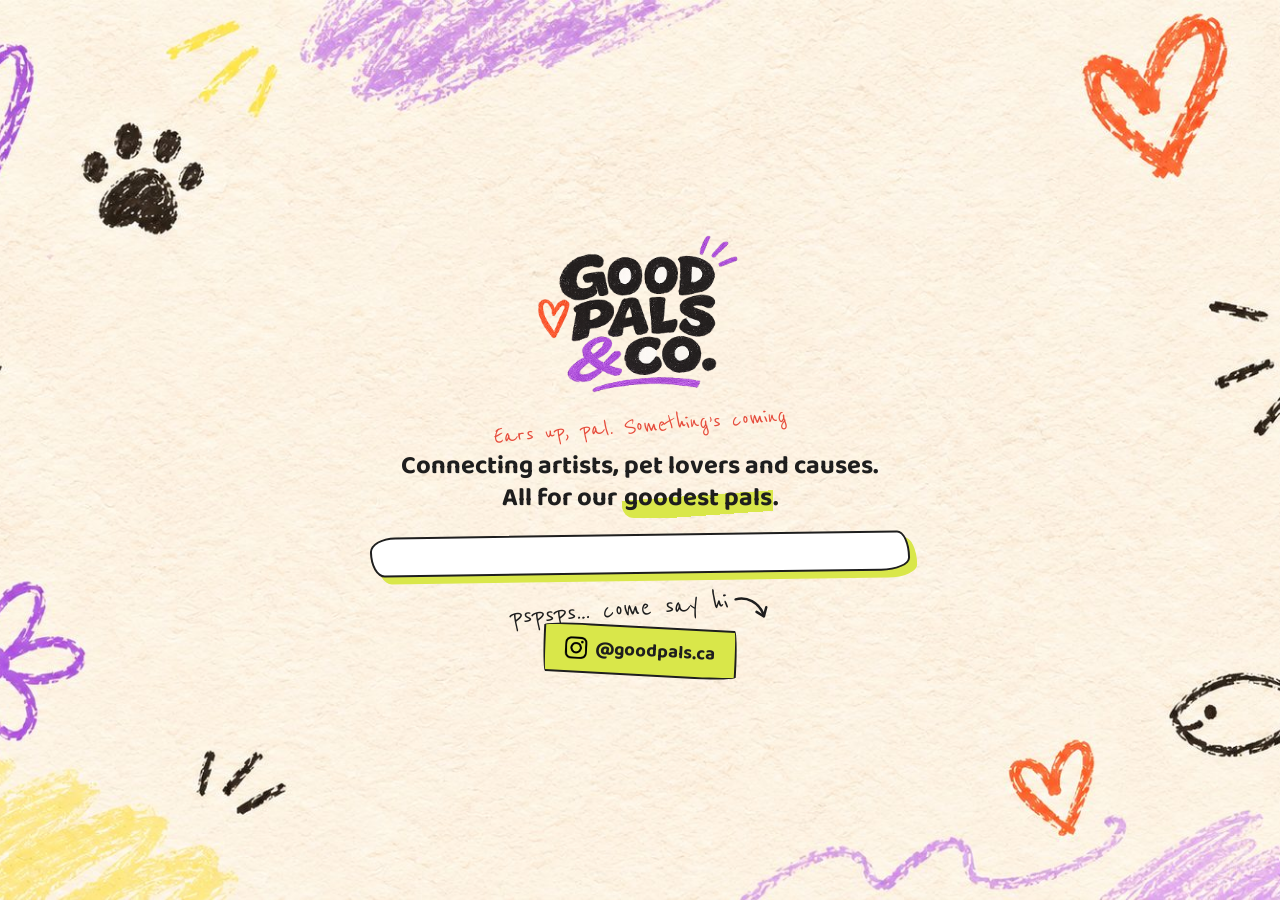
==== commit f8dd80ca: "Add files via upload" ====
--- a/index.html
+++ b/index.html
@@ -10,7 +10,7 @@
   <link rel="preconnect" href="https://fonts.googleapis.com">
   <link rel="preconnect" href="https://fonts.gstatic.com" crossorigin>
   <link href="https://fonts.googleapis.com/css2?family=Baloo+2:wght@500;700;800&family=Reenie+Beanie&family=Nunito:wght@500;600;700;800&display=swap" rel="stylesheet">
-  <link rel="stylesheet" href="style.css?v=30">
+  <link rel="stylesheet" href="style.css?v=31">
 </head>
 <body>
   <main>
@@ -27,19 +27,6 @@
       <script async data-uid="5cbea668c0" src="https://good-pals-co.kit.com/5cbea668c0/index.js"></script>
     </div>
 
-    <p class="more-note when-returning"><span class="note-text">need financial support?</span>
-      <svg class="arrow" viewBox="0 0 38 30" aria-hidden="true"><path d="M3 4 C 14 2, 26 8, 30 22"/><path d="M23 18 L30 23 L33 14"/></svg>
-    </p>
-    <details class="more when-returning">
-      <summary>🐾 Tell us your pal’s story</summary>
-      <div class="card more-card">
-        <p class="more-intro">We'd love to hear a little about your pal.</p>
-        <div class="more-slot">
-
-<form action="https://app.kit.com/forms/10178672/subscriptions" class="formkit-form" method="post" data-uid="tellusmore" data-format="inline" data-version="5" min-width="400 500 600 700 800"><div data-style="clean"><ul class="formkit-alert formkit-alert-error" data-element="errors" data-group="alert"></ul><div data-element="fields" data-stacked="true" class="seva-fields formkit-fields"><div class="formkit-field"><input class="formkit-input" name="email_address" aria-label="Email Address" placeholder="Email Address" required="" type="email" style="color: rgb(30, 30, 30); border-color: rgb(247, 243, 232); border-radius: 4px; font-weight: 400;"></div><div class="formkit-field"><div data-group="dropdown" class="formkit-5103" type="Custom" order="1" custom_field_key="first_name" custom_field_label="First Name" group="field" save_as="Tag"><select class="formkit-select" data-element="tags-select" name="tags[]" required="" style="color: rgb(30, 30, 30); border-color: rgb(247, 243, 232); border-radius: 4px; font-weight: 400;"><option value="">Who's the support for?</option><option value="25746499">Rescue/Organization</option><option value="25746496">Individual Pet</option></select></div></div><div class="formkit-field"><input class="formkit-input" aria-label="Your pet's or rescue's name" name="fields[pet_or_rescue_name]" required="" placeholder="Your pet's or rescue's name" type="text" style="color: rgb(30, 30, 30); border-color: rgb(247, 243, 232); border-radius: 4px; font-weight: 400;"></div><div class="formkit-field"><input class="formkit-input" aria-label="What's going on? A few lines is perfect" name="fields[story]" required="" placeholder="What's going on? A few lines is perfect" type="text" style="color: rgb(30, 30, 30); border-color: rgb(247, 243, 232); border-radius: 4px; font-weight: 400;"></div><button data-element="submit" class="formkit-submit formkit-submit" style="color: rgb(247, 243, 232); background-color: rgb(230, 75, 59); border-radius: 4px; font-weight: 400;"><div class="formkit-spinner"><div></div><div></div><div></div></div><span class="">Send</span></button></div></div><style>.formkit-form[data-uid="tellusmore"] *{box-sizing:border-box;}.formkit-form[data-uid="tellusmore"]{-webkit-font-smoothing:antialiased;-moz-osx-font-smoothing:grayscale;}.formkit-form[data-uid="tellusmore"] legend{border:none;font-size:inherit;margin-bottom:10px;padding:0;position:relative;display:table;}.formkit-form[data-uid="tellusmore"] fieldset{border:0;padding:0.01em 0 0 0;margin:0;min-width:0;}.formkit-form[data-uid="tellusmore"] body:not(:-moz-handler-blocked) fieldset{display:table-cell;}.formkit-form[data-uid="tellusmore"] h1,.formkit-form[data-uid="tellusmore"] h2,.formkit-form[data-uid="tellusmore"] h3,.formkit-form[data-uid="tellusmore"] h4,.formkit-form[data-uid="tellusmore"] h5,.formkit-form[data-uid="tellusmore"] h6{color:inherit;font-size:inherit;font-weight:inherit;}.formkit-form[data-uid="tellusmore"] h2{font-size:1.5em;margin:1em 0;}.formkit-form[data-uid="tellusmore"] h3{font-size:1.17em;margin:1em 0;}.formkit-form[data-uid="tellusmore"] p{color:inherit;font-size:inherit;font-weight:inherit;}.formkit-form[data-uid="tellusmore"] ol:not([template-default]),.formkit-form[data-uid="tellusmore"] ul:not([template-default]),.formkit-form[data-uid="tellusmore"] blockquote:not([template-default]){text-align:left;}.formkit-form[data-uid="tellusmore"] p:not([template-default]),.formkit-form[data-uid="tellusmore"] hr:not([template-default]),.formkit-form[data-uid="tellusmore"] blockquote:not([template-default]),.formkit-form[data-uid="tellusmore"] ol:not([template-default]),.formkit-form[data-uid="tellusmore"] ul:not([template-default]){color:inherit;font-style:initial;}.formkit-form[data-uid="tellusmore"] .ordered-list,.formkit-form[data-uid="tellusmore"] .unordered-list{list-style-position:outside !important;padding-left:1em;}.formkit-form[data-uid="tellusmore"] .list-item{padding-left:0;}.formkit-form[data-uid="tellusmore"][data-format="modal"]{display:none;}.formkit-form[data-uid="tellusmore"][data-format="slide in"]{display:none;}.formkit-form[data-uid="tellusmore"][data-format="sticky bar"]{display:none;}.formkit-sticky-bar .formkit-form[data-uid="tellusmore"][data-format="sticky bar"]{display:block;}.formkit-form[data-uid="tellusmore"] .formkit-input,.formkit-form[data-uid="tellusmore"] .formkit-select,.formkit-form[data-uid="tellusmore"] .formkit-checkboxes{width:100%;}.formkit-form[data-uid="tellusmore"] .formkit-button,.formkit-form[data-uid="tellusmore"] .formkit-submit{border:0;border-radius:5px;color:#ffffff;cursor:pointer;display:inline-block;text-align:center;font-size:15px;font-weight:500;cursor:pointer;margin-bottom:15px;overflow:hidden;padding:0;position:relative;vertical-align:middle;}.formkit-form[data-uid="tellusmore"] .formkit-button:hover,.formkit-form[data-uid="tellusmore"] .formkit-submit:hover,.formkit-form[data-uid="tellusmore"] .formkit-button:focus,.formkit-form[data-uid="tellusmore"] .formkit-submit:focus{outline:none;}.formkit-form[data-uid="tellusmore"] .formkit-button:hover > span,.formkit-form[data-uid="tellusmore"] .formkit-submit:hover > span,.formkit-form[data-uid="tellusmore"] .formkit-button:focus > span,.formkit-form[data-uid="tellusmore"] .formkit-submit:focus > span{background-color:rgba(0,0,0,0.1);}.formkit-form[data-uid="tellusmore"] .formkit-button > span,.formkit-form[data-uid="tellusmore"] .formkit-submit > span{display:block;-webkit-transition:all 300ms ease-in-out;transition:all 300ms ease-in-out;padding:12px 24px;}.formkit-form[data-uid="tellusmore"] .formkit-input{background:#ffffff;font-size:15px;padding:12px;border:1px solid #e3e3e3;-webkit-flex:1 0 auto;-ms-flex:1 0 auto;flex:1 0 auto;line-height:1.4;margin:0;-webkit-transition:border-color ease-out 300ms;transition:border-color ease-out 300ms;}.formkit-form[data-uid="tellusmore"] .formkit-input:focus{outline:none;border-color:#1677be;-webkit-transition:border-color ease 300ms;transition:border-color ease 300ms;}.formkit-form[data-uid="tellusmore"] .formkit-input::-webkit-input-placeholder{color:inherit;opacity:0.8;}.formkit-form[data-uid="tellusmore"] .formkit-input::-moz-placeholder{color:inherit;opacity:0.8;}.formkit-form[data-uid="tellusmore"] .formkit-input:-ms-input-placeholder{color:inherit;opacity:0.8;}.formkit-form[data-uid="tellusmore"] .formkit-input::placeholder{color:inherit;opacity:0.8;}.formkit-form[data-uid="tellusmore"] [data-group="dropdown"]{position:relative;display:inline-block;width:100%;}.formkit-form[data-uid="tellusmore"] [data-group="dropdown"]::before{content:"";top:calc(50% - 2.5px);right:10px;position:absolute;pointer-events:none;border-color:#4f4f4f transparent transparent transparent;border-style:solid;border-width:6px 6px 0 6px;height:0;width:0;z-index:999;}.formkit-form[data-uid="tellusmore"] [data-group="dropdown"] select{height:auto;width:100%;cursor:pointer;color:#333333;line-height:1.4;margin-bottom:0;padding:0 6px;-webkit-appearance:none;-moz-appearance:none;appearance:none;font-size:15px;padding:12px;padding-right:25px;border:1px solid #e3e3e3;background:#ffffff;}.formkit-form[data-uid="tellusmore"] [data-group="dropdown"] select:focus{outline:none;}.formkit-form[data-uid="tellusmore"] [data-group="checkboxes"]{text-align:left;margin:0;}.formkit-form[data-uid="tellusmore"] [data-group="checkboxes"] [data-group="checkbox"]{margin-bottom:10px;}.formkit-form[data-uid="tellusmore"] [data-group="checkboxes"] [data-group="checkbox"] *{cursor:pointer;}.formkit-form[data-uid="tellusmore"] [data-group="checkboxes"] [data-group="checkbox"]:last-of-type{margin-bottom:0;}.formkit-form[data-uid="tellusmore"] [data-group="checkboxes"] [data-group="checkbox"] input[type="checkbox"]{display:none;}.formkit-form[data-uid="tellusmore"] [data-group="checkboxes"] [data-group="checkbox"] input[type="checkbox"] + label::after{content:none;}.formkit-form[data-uid="tellusmore"] [data-group="checkboxes"] [data-group="checkbox"] input[type="checkbox"]:checked + label::after{border-color:#ffffff;content:"";}.formkit-form[data-uid="tellusmore"] [data-group="checkboxes"] [data-group="checkbox"] input[type="checkbox"]:checked + label::before{background:#10bf7a;border-color:#10bf7a;}.formkit-form[data-uid="tellusmore"] [data-group="checkboxes"] [data-group="checkbox"] label{position:relative;display:inline-block;padding-left:28px;}.formkit-form[data-uid="tellusmore"] [data-group="checkboxes"] [data-group="checkbox"] label::before,.formkit-form[data-uid="tellusmore"] [data-group="checkboxes"] [data-group="checkbox"] label::after{position:absolute;content:"";display:inline-block;}.formkit-form[data-uid="tellusmore"] [data-group="checkboxes"] [data-group="checkbox"] label::before{height:16px;width:16px;border:1px solid #e3e3e3;background:#ffffff;left:0px;top:3px;}.formkit-form[data-uid="tellusmore"] [data-group="checkboxes"] [data-group="checkbox"] label::after{height:4px;width:8px;border-left:2px solid #4d4d4d;border-bottom:2px solid #4d4d4d;-webkit-transform:rotate(-45deg);-ms-transform:rotate(-45deg);transform:rotate(-45deg);left:4px;top:8px;}.formkit-form[data-uid="tellusmore"] .formkit-alert{background:#f9fafb;border:1px solid #e3e3e3;border-radius:5px;-webkit-flex:1 0 auto;-ms-flex:1 0 auto;flex:1 0 auto;list-style:none;margin:25px auto;padding:12px;text-align:center;width:100%;}.formkit-form[data-uid="tellusmore"] .formkit-alert:empty{display:none;}.formkit-form[data-uid="tellusmore"] .formkit-alert-success{background:#d3fbeb;border-color:#10bf7a;color:#0c905c;}.formkit-form[data-uid="tellusmore"] .formkit-alert-error{background:#fde8e2;border-color:#f2643b;color:#ea4110;}.formkit-form[data-uid="tellusmore"] .formkit-spinner{display:-webkit-box;display:-webkit-flex;display:-ms-flexbox;display:flex;height:0px;width:0px;margin:0 auto;position:absolute;top:0;left:0;right:0;width:0px;overflow:hidden;text-align:center;-webkit-transition:all 300ms ease-in-out;transition:all 300ms ease-in-out;}.formkit-form[data-uid="tellusmore"] .formkit-spinner > div{margin:auto;width:12px;height:12px;background-color:#fff;opacity:0.3;border-radius:100%;display:inline-block;-webkit-animation:formkit-bouncedelay-formkit-form-data-uid-tellusmore- 1.4s infinite ease-in-out both;animation:formkit-bouncedelay-formkit-form-data-uid-tellusmore- 1.4s infinite ease-in-out both;}.formkit-form[data-uid="tellusmore"] .formkit-spinner > div:nth-child(1){-webkit-animation-delay:-0.32s;animation-delay:-0.32s;}.formkit-form[data-uid="tellusmore"] .formkit-spinner > div:nth-child(2){-webkit-animation-delay:-0.16s;animation-delay:-0.16s;}.formkit-form[data-uid="tellusmore"] .formkit-submit[data-active] .formkit-spinner{opacity:1;height:100%;width:50px;}.formkit-form[data-uid="tellusmore"] .formkit-submit[data-active] .formkit-spinner ~ span{opacity:0;}.formkit-form[data-uid="tellusmore"] .formkit-powered-by[data-active="false"]{opacity:0.35;}.formkit-form[data-uid="tellusmore"] .formkit-powered-by-convertkit-container{display:-webkit-box;display:-webkit-flex;display:-ms-flexbox;display:flex;width:100%;margin:10px 0;position:relative;}.formkit-form[data-uid="tellusmore"] .formkit-powered-by-convertkit-container[data-active="false"]{opacity:0.35;}.formkit-form[data-uid="tellusmore"] .formkit-powered-by-convertkit{-webkit-align-items:center;-webkit-box-align:center;-ms-flex-align:center;align-items:center;background-color:#ffffff;border-radius:9px;color:#3d3d3d;cursor:pointer;display:block;height:36px;margin:0 auto;opacity:0.95;padding:0;-webkit-text-decoration:none;text-decoration:none;text-indent:100%;-webkit-transition:ease-in-out all 200ms;transition:ease-in-out all 200ms;white-space:nowrap;overflow:hidden;-webkit-user-select:none;-moz-user-select:none;-ms-user-select:none;user-select:none;width:157px;background-repeat:no-repeat;background-position:center;background-image:url("data:image/svg+xml;charset=utf8,%3Csvg width='133' height='36' viewBox='0 0 133 36' fill='none' xmlns='http://www.w3.org/2000/svg'%3E%3Cpath d='M0.861 25.5C0.735 25.5 0.651 25.416 0.651 25.29V10.548C0.651 10.422 0.735 10.338 0.861 10.338H6.279C9.072 10.338 10.668 11.451 10.668 13.824C10.668 15.819 9.219 16.932 8.001 17.226C7.707 17.268 7.707 17.625 8.022 17.688C9.912 18.108 11.088 19.116 11.088 21.321C11.088 23.715 9.429 25.5 6.426 25.5H0.861ZM5.397 23.085C6.825 23.085 7.518 22.224 7.518 21.006C7.518 19.683 6.825 18.948 5.397 18.948H4.2V23.085H5.397ZM5.313 16.617C6.51 16.617 7.245 15.945 7.245 14.601C7.245 13.383 6.51 12.753 5.25 12.753H4.2V16.617H5.313ZM17.9758 23.883C17.9758 23.568 17.6608 23.505 17.5348 23.799C17.0308 24.954 16.1698 25.731 14.5528 25.731C12.8728 25.731 12.0958 24.471 12.0958 22.707V14.937C12.0958 14.811 12.1798 14.727 12.3058 14.727H15.2248C15.3508 14.727 15.4348 14.811 15.4348 14.937V21.657C15.4348 22.581 15.7708 23.022 16.4638 23.022C17.1778 23.022 17.6188 22.581 17.6188 21.657V14.937C17.6188 14.811 17.7028 14.727 17.8288 14.727H20.7478C20.8738 14.727 20.9578 14.811 20.9578 14.937V25.29C20.9578 25.416 20.8738 25.5 20.7478 25.5H18.1858C18.0598 25.5 17.9758 25.416 17.9758 25.29V23.883ZM25.6141 25.29C25.6141 25.416 25.5301 25.5 25.4041 25.5H22.4851C22.3591 25.5 22.2751 25.416 22.2751 25.29V14.937C22.2751 14.811 22.3591 14.727 22.4851 14.727H25.4041C25.5301 14.727 25.6141 14.811 25.6141 14.937V25.29ZM23.9131 13.74C22.8001 13.74 22.0441 12.942 22.0441 11.934C22.0441 10.926 22.8001 10.107 23.9131 10.107C25.0051 10.107 25.7611 10.926 25.7611 11.934C25.7611 12.942 25.0051 13.74 23.9131 13.74ZM26.7883 10.548C26.7883 10.422 26.8723 10.338 26.9983 10.338H29.9173C30.0433 10.338 30.1273 10.422 30.1273 10.548V22.056C30.1273 22.749 30.2533 23.085 30.8203 23.085C31.0093 23.085 31.1983 23.043 31.3663 23.001C31.5133 22.959 31.6183 22.959 31.6183 23.127V25.059C31.6183 25.164 31.5763 25.269 31.4923 25.311C30.9673 25.521 30.2953 25.71 29.5813 25.71C27.7123 25.71 26.7883 24.639 26.7883 22.476V10.548ZM32.4237 14.727C32.8227 14.727 32.9277 14.538 32.9697 14.055L33.1167 12.039C33.1167 11.913 33.2217 11.829 33.3477 11.829H35.8887C36.0147 11.829 36.0987 11.913 36.0987 12.039V14.517C36.0987 14.643 36.1827 14.727 36.3087 14.727H38.2827C38.4087 14.727 38.4927 14.811 38.4927 14.937V16.659C38.4927 16.785 38.4087 16.869 38.2827 16.869H36.0777V22.056C36.0777 22.875 36.5397 23.085 37.0647 23.085C37.4847 23.085 37.9467 22.938 38.3247 22.707C38.4717 22.623 38.5767 22.665 38.5767 22.833V24.828C38.5767 24.933 38.5347 25.017 38.4507 25.08C37.8417 25.458 36.9807 25.71 36.0357 25.71C34.2927 25.71 32.7387 24.912 32.7387 22.476V16.869H31.8567C31.7307 16.869 31.6467 16.785 31.6467 16.659V14.937C31.6467 14.811 31.7307 14.727 31.8567 14.727H32.4237ZM51.3808 14.727C51.5068 14.727 51.5908 14.79 51.6118 14.916L52.3888 19.851L52.5778 21.174C52.6198 21.468 52.9558 21.468 52.9768 21.174C53.0398 20.712 53.0818 20.271 53.1658 19.83L53.8798 14.916C53.9008 14.79 53.9848 14.727 54.1108 14.727H56.6728C56.8198 14.727 56.8828 14.811 56.8618 14.958L54.6778 25.311C54.6568 25.437 54.5728 25.5 54.4468 25.5H51.3178C51.1918 25.5 51.1078 25.437 51.0868 25.311L50.1208 20.082L49.8898 18.633C49.8688 18.444 49.6588 18.444 49.6378 18.633L49.4068 20.103L48.5458 25.311C48.5248 25.437 48.4408 25.5 48.3148 25.5H45.2068C45.0808 25.5 44.9968 25.437 44.9758 25.311L42.8128 14.958C42.7918 14.811 42.8548 14.727 43.0018 14.727H45.9628C46.0888 14.727 46.1728 14.79 46.1938 14.916L46.9288 19.83C47.0128 20.271 47.0758 20.754 47.1388 21.195C47.2018 21.51 47.4748 21.531 47.5378 21.195L47.7478 19.872L48.6088 14.916C48.6298 14.79 48.7138 14.727 48.8398 14.727H51.3808ZM61.1582 25.29C61.1582 25.416 61.0742 25.5 60.9482 25.5H58.0292C57.9032 25.5 57.8192 25.416 57.8192 25.29V14.937C57.8192 14.811 57.9032 14.727 58.0292 14.727H60.9482C61.0742 14.727 61.1582 14.811 61.1582 14.937V25.29ZM59.4572 13.74C58.3442 13.74 57.5882 12.942 57.5882 11.934C57.5882 10.926 58.3442 10.107 59.4572 10.107C60.5492 10.107 61.3052 10.926 61.3052 11.934C61.3052 12.942 60.5492 13.74 59.4572 13.74ZM62.8154 14.727C63.2144 14.727 63.3194 14.538 63.3614 14.055L63.5084 12.039C63.5084 11.913 63.6134 11.829 63.7394 11.829H66.2804C66.4064 11.829 66.4904 11.913 66.4904 12.039V14.517C66.4904 14.643 66.5744 14.727 66.7004 14.727H68.6744C68.8004 14.727 68.8844 14.811 68.8844 14.937V16.659C68.8844 16.785 68.8004 16.869 68.6744 16.869H66.4694V22.056C66.4694 22.875 66.9314 23.085 67.4564 23.085C67.8764 23.085 68.3384 22.938 68.7164 22.707C68.8634 22.623 68.9684 22.665 68.9684 22.833V24.828C68.9684 24.933 68.9264 25.017 68.8424 25.08C68.2334 25.458 67.3724 25.71 66.4274 25.71C64.6844 25.71 63.1304 24.912 63.1304 22.476V16.869H62.2484C62.1224 16.869 62.0384 16.785 62.0384 16.659V14.937C62.0384 14.811 62.1224 14.727 62.2484 14.727H62.8154ZM73.4298 16.323C73.4298 16.638 73.7868 16.68 73.9128 16.407C74.3748 15.315 75.1308 14.496 76.6008 14.496C78.2178 14.496 78.9528 15.609 78.9528 17.373V25.29C78.9528 25.416 78.8688 25.5 78.7428 25.5H75.8238C75.6978 25.5 75.6138 25.416 75.6138 25.29V18.633C75.6138 17.709 75.2778 17.268 74.5848 17.268C73.8708 17.268 73.4298 17.709 73.4298 18.633V25.29C73.4298 25.416 73.3458 25.5 73.2198 25.5H70.3008C70.1748 25.5 70.0908 25.416 70.0908 25.29V10.548C70.0908 10.422 70.1748 10.338 70.3008 10.338H73.2198C73.3458 10.338 73.4298 10.422 73.4298 10.548V16.323Z' fill='%231E1E1E'/%3E%3Cpath d='M100.132 16.3203C105.58 17.3761 107.272 22.4211 107.318 27.4961C107.318 27.6101 107.226 27.7041 107.112 27.7041H100.252C100.138 27.7041 100.046 27.6121 100.046 27.5001C100.026 23.5629 99.3877 20.0896 95.4865 19.9396C95.3705 19.9356 95.2725 20.0276 95.2725 20.1456V27.5001C95.2725 27.6141 95.1806 27.7061 95.0666 27.7061H88.206C88.092 27.7061 88 27.6141 88 27.5001V8.75585C88 8.64187 88.092 8.54989 88.206 8.54989H95.0686C95.1826 8.54989 95.2745 8.64187 95.2745 8.75585V15.7764C95.2745 15.8804 95.3585 15.9644 95.4625 15.9644C95.5445 15.9644 95.6185 15.9104 95.6425 15.8324C97.4081 10.0416 100.709 8.58588 106.07 8.55189C106.184 8.55189 106.276 8.64387 106.276 8.75785V15.7604C106.276 15.8744 106.184 15.9664 106.07 15.9664H100.166C100.066 15.9664 99.9856 16.0464 99.9856 16.1464C99.9856 16.2304 100.048 16.3043 100.132 16.3203ZM118.918 20.7095V16.1704C118.918 16.0564 119.01 15.9644 119.124 15.9644H124.173C124.273 15.9644 124.353 15.8844 124.353 15.7844C124.353 15.6985 124.291 15.6245 124.207 15.6085C120.256 14.8246 118.432 12.5511 118.37 8.75585C118.368 8.64387 118.458 8.54989 118.572 8.54989H125.986C126.1 8.54989 126.192 8.64187 126.192 8.75585V11.9532C126.192 12.0672 126.284 12.1592 126.398 12.1592H130.649C130.763 12.1592 130.855 12.2511 130.855 12.3651V15.7624C130.855 15.8764 130.763 15.9684 130.649 15.9684H126.398C126.284 15.9684 126.192 16.0604 126.192 16.1744V19.8356C126.192 21.1294 126.986 21.5553 128.04 21.5553C129.692 21.5553 131.323 20.8114 131.977 20.4735C132.113 20.4035 132.277 20.5015 132.277 20.6555V26.3543C132.277 26.5063 132.193 26.6463 132.059 26.7183C131.413 27.0582 129.418 28 127.136 28C122.435 27.996 118.918 26.0824 118.918 20.7095ZM109.266 27.4981V16.1704C109.266 16.0564 109.358 15.9644 109.472 15.9644H116.334C116.448 15.9644 116.54 16.0564 116.54 16.1704V27.4981C116.54 27.6121 116.448 27.7041 116.334 27.7041H109.472C109.358 27.7021 109.266 27.6101 109.266 27.4981ZM108.876 11.4913C108.876 13.4189 110.238 14.9826 112.853 14.9826C115.469 14.9826 116.83 13.4189 116.83 11.4913C116.83 9.56369 115.471 8 112.853 8C110.238 8 108.876 9.56369 108.876 11.4913Z' fill='%231E1E1E'/%3E%3C/svg%3E");}.formkit-form[data-uid="tellusmore"] .formkit-powered-by-convertkit:hover,.formkit-form[data-uid="tellusmore"] .formkit-powered-by-convertkit:focus{background-color:#ffffff;-webkit-transform:scale(1.025) perspective(1px);-ms-transform:scale(1.025) perspective(1px);transform:scale(1.025) perspective(1px);opacity:1;}.formkit-form[data-uid="tellusmore"] .formkit-powered-by-convertkit[data-variant="dark"],.formkit-form[data-uid="tellusmore"] .formkit-powered-by-convertkit[data-variant="light"]{background-color:transparent;border-color:transparent;width:133px;}.formkit-form[data-uid="tellusmore"] .formkit-powered-by-convertkit[data-variant="light"]{color:#ffffff;background-image:url("data:image/svg+xml;charset=utf8,%3Csvg width='133' height='36' viewBox='0 0 133 36' fill='none' xmlns='http://www.w3.org/2000/svg'%3E%3Cpath d='M0.861 25.5C0.735 25.5 0.651 25.416 0.651 25.29V10.548C0.651 10.422 0.735 10.338 0.861 10.338H6.279C9.072 10.338 10.668 11.451 10.668 13.824C10.668 15.819 9.219 16.932 8.001 17.226C7.707 17.268 7.707 17.625 8.022 17.688C9.912 18.108 11.088 19.116 11.088 21.321C11.088 23.715 9.429 25.5 6.426 25.5H0.861ZM5.397 23.085C6.825 23.085 7.518 22.224 7.518 21.006C7.518 19.683 6.825 18.948 5.397 18.948H4.2V23.085H5.397ZM5.313 16.617C6.51 16.617 7.245 15.945 7.245 14.601C7.245 13.383 6.51 12.753 5.25 12.753H4.2V16.617H5.313ZM17.9758 23.883C17.9758 23.568 17.6608 23.505 17.5348 23.799C17.0308 24.954 16.1698 25.731 14.5528 25.731C12.8728 25.731 12.0958 24.471 12.0958 22.707V14.937C12.0958 14.811 12.1798 14.727 12.3058 14.727H15.2248C15.3508 14.727 15.4348 14.811 15.4348 14.937V21.657C15.4348 22.581 15.7708 23.022 16.4638 23.022C17.1778 23.022 17.6188 22.581 17.6188 21.657V14.937C17.6188 14.811 17.7028 14.727 17.8288 14.727H20.7478C20.8738 14.727 20.9578 14.811 20.9578 14.937V25.29C20.9578 25.416 20.8738 25.5 20.7478 25.5H18.1858C18.0598 25.5 17.9758 25.416 17.9758 25.29V23.883ZM25.6141 25.29C25.6141 25.416 25.5301 25.5 25.4041 25.5H22.4851C22.3591 25.5 22.2751 25.416 22.2751 25.29V14.937C22.2751 14.811 22.3591 14.727 22.4851 14.727H25.4041C25.5301 14.727 25.6141 14.811 25.6141 14.937V25.29ZM23.9131 13.74C22.8001 13.74 22.0441 12.942 22.0441 11.934C22.0441 10.926 22.8001 10.107 23.9131 10.107C25.0051 10.107 25.7611 10.926 25.7611 11.934C25.7611 12.942 25.0051 13.74 23.9131 13.74ZM26.7883 10.548C26.7883 10.422 26.8723 10.338 26.9983 10.338H29.9173C30.0433 10.338 30.1273 10.422 30.1273 10.548V22.056C30.1273 22.749 30.2533 23.085 30.8203 23.085C31.0093 23.085 31.1983 23.043 31.3663 23.001C31.5133 22.959 31.6183 22.959 31.6183 23.127V25.059C31.6183 25.164 31.5763 25.269 31.4923 25.311C30.9673 25.521 30.2953 25.71 29.5813 25.71C27.7123 25.71 26.7883 24.639 26.7883 22.476V10.548ZM32.4237 14.727C32.8227 14.727 32.9277 14.538 32.9697 14.055L33.1167 12.039C33.1167 11.913 33.2217 11.829 33.3477 11.829H35.8887C36.0147 11.829 36.0987 11.913 36.0987 12.039V14.517C36.0987 14.643 36.1827 14.727 36.3087 14.727H38.2827C38.4087 14.727 38.4927 14.811 38.4927 14.937V16.659C38.4927 16.785 38.4087 16.869 38.2827 16.869H36.0777V22.056C36.0777 22.875 36.5397 23.085 37.0647 23.085C37.4847 23.085 37.9467 22.938 38.3247 22.707C38.4717 22.623 38.5767 22.665 38.5767 22.833V24.828C38.5767 24.933 38.5347 25.017 38.4507 25.08C37.8417 25.458 36.9807 25.71 36.0357 25.71C34.2927 25.71 32.7387 24.912 32.7387 22.476V16.869H31.8567C31.7307 16.869 31.6467 16.785 31.6467 16.659V14.937C31.6467 14.811 31.7307 14.727 31.8567 14.727H32.4237ZM51.3808 14.727C51.5068 14.727 51.5908 14.79 51.6118 14.916L52.3888 19.851L52.5778 21.174C52.6198 21.468 52.9558 21.468 52.9768 21.174C53.0398 20.712 53.0818 20.271 53.1658 19.83L53.8798 14.916C53.9008 14.79 53.9848 14.727 54.1108 14.727H56.6728C56.8198 14.727 56.8828 14.811 56.8618 14.958L54.6778 25.311C54.6568 25.437 54.5728 25.5 54.4468 25.5H51.3178C51.1918 25.5 51.1078 25.437 51.0868 25.311L50.1208 20.082L49.8898 18.633C49.8688 18.444 49.6588 18.444 49.6378 18.633L49.4068 20.103L48.5458 25.311C48.5248 25.437 48.4408 25.5 48.3148 25.5H45.2068C45.0808 25.5 44.9968 25.437 44.9758 25.311L42.8128 14.958C42.7918 14.811 42.8548 14.727 43.0018 14.727H45.9628C46.0888 14.727 46.1728 14.79 46.1938 14.916L46.9288 19.83C47.0128 20.271 47.0758 20.754 47.1388 21.195C47.2018 21.51 47.4748 21.531 47.5378 21.195L47.7478 19.872L48.6088 14.916C48.6298 14.79 48.7138 14.727 48.8398 14.727H51.3808ZM61.1582 25.29C61.1582 25.416 61.0742 25.5 60.9482 25.5H58.0292C57.9032 25.5 57.8192 25.416 57.8192 25.29V14.937C57.8192 14.811 57.9032 14.727 58.0292 14.727H60.9482C61.0742 14.727 61.1582 14.811 61.1582 14.937V25.29ZM59.4572 13.74C58.3442 13.74 57.5882 12.942 57.5882 11.934C57.5882 10.926 58.3442 10.107 59.4572 10.107C60.5492 10.107 61.3052 10.926 61.3052 11.934C61.3052 12.942 60.5492 13.74 59.4572 13.74ZM62.8154 14.727C63.2144 14.727 63.3194 14.538 63.3614 14.055L63.5084 12.039C63.5084 11.913 63.6134 11.829 63.7394 11.829H66.2804C66.4064 11.829 66.4904 11.913 66.4904 12.039V14.517C66.4904 14.643 66.5744 14.727 66.7004 14.727H68.6744C68.8004 14.727 68.8844 14.811 68.8844 14.937V16.659C68.8844 16.785 68.8004 16.869 68.6744 16.869H66.4694V22.056C66.4694 22.875 66.9314 23.085 67.4564 23.085C67.8764 23.085 68.3384 22.938 68.7164 22.707C68.8634 22.623 68.9684 22.665 68.9684 22.833V24.828C68.9684 24.933 68.9264 25.017 68.8424 25.08C68.2334 25.458 67.3724 25.71 66.4274 25.71C64.6844 25.71 63.1304 24.912 63.1304 22.476V16.869H62.2484C62.1224 16.869 62.0384 16.785 62.0384 16.659V14.937C62.0384 14.811 62.1224 14.727 62.2484 14.727H62.8154ZM73.4298 16.323C73.4298 16.638 73.7868 16.68 73.9128 16.407C74.3748 15.315 75.1308 14.496 76.6008 14.496C78.2178 14.496 78.9528 15.609 78.9528 17.373V25.29C78.9528 25.416 78.8688 25.5 78.7428 25.5H75.8238C75.6978 25.5 75.6138 25.416 75.6138 25.29V18.633C75.6138 17.709 75.2778 17.268 74.5848 17.268C73.8708 17.268 73.4298 17.709 73.4298 18.633V25.29C73.4298 25.416 73.3458 25.5 73.2198 25.5H70.3008C70.1748 25.5 70.0908 25.416 70.0908 25.29V10.548C70.0908 10.422 70.1748 10.338 70.3008 10.338H73.2198C73.3458 10.338 73.4298 10.422 73.4298 10.548V16.323Z' fill='white'/%3E%3Cpath d='M100.132 16.3203C105.58 17.3761 107.272 22.4211 107.318 27.4961C107.318 27.6101 107.226 27.7041 107.112 27.7041H100.252C100.138 27.7041 100.046 27.6121 100.046 27.5001C100.026 23.5629 99.3877 20.0896 95.4865 19.9396C95.3705 19.9356 95.2725 20.0276 95.2725 20.1456V27.5001C95.2725 27.6141 95.1806 27.7061 95.0666 27.7061H88.206C88.092 27.7061 88 27.6141 88 27.5001V8.75585C88 8.64187 88.092 8.54989 88.206 8.54989H95.0686C95.1826 8.54989 95.2745 8.64187 95.2745 8.75585V15.7764C95.2745 15.8804 95.3585 15.9644 95.4625 15.9644C95.5445 15.9644 95.6185 15.9104 95.6425 15.8324C97.4081 10.0416 100.709 8.58588 106.07 8.55189C106.184 8.55189 106.276 8.64387 106.276 8.75785V15.7604C106.276 15.8744 106.184 15.9664 106.07 15.9664H100.166C100.066 15.9664 99.9856 16.0464 99.9856 16.1464C99.9856 16.2304 100.048 16.3043 100.132 16.3203ZM118.918 20.7095V16.1704C118.918 16.0564 119.01 15.9644 119.124 15.9644H124.173C124.273 15.9644 124.353 15.8844 124.353 15.7844C124.353 15.6985 124.291 15.6245 124.207 15.6085C120.256 14.8246 118.432 12.5511 118.37 8.75585C118.368 8.64387 118.458 8.54989 118.572 8.54989H125.986C126.1 8.54989 126.192 8.64187 126.192 8.75585V11.9532C126.192 12.0672 126.284 12.1592 126.398 12.1592H130.649C130.763 12.1592 130.855 12.2511 130.855 12.3651V15.7624C130.855 15.8764 130.763 15.9684 130.649 15.9684H126.398C126.284 15.9684 126.192 16.0604 126.192 16.1744V19.8356C126.192 21.1294 126.986 21.5553 128.04 21.5553C129.692 21.5553 131.323 20.8114 131.977 20.4735C132.113 20.4035 132.277 20.5015 132.277 20.6555V26.3543C132.277 26.5063 132.193 26.6463 132.059 26.7183C131.413 27.0582 129.418 28 127.136 28C122.435 27.996 118.918 26.0824 118.918 20.7095ZM109.266 27.4981V16.1704C109.266 16.0564 109.358 15.9644 109.472 15.9644H116.334C116.448 15.9644 116.54 16.0564 116.54 16.1704V27.4981C116.54 27.6121 116.448 27.7041 116.334 27.7041H109.472C109.358 27.7021 109.266 27.6101 109.266 27.4981ZM108.876 11.4913C108.876 13.4189 110.238 14.9826 112.853 14.9826C115.469 14.9826 116.83 13.4189 116.83 11.4913C116.83 9.56369 115.471 8 112.853 8C110.238 8 108.876 9.56369 108.876 11.4913Z' fill='white'/%3E%3C/svg%3E");}@-webkit-keyframes formkit-bouncedelay-formkit-form-data-uid-tellusmore-{0%,80%,100%{-webkit-transform:scale(0);-ms-transform:scale(0);transform:scale(0);}40%{-webkit-transform:scale(1);-ms-transform:scale(1);transform:scale(1);}}@keyframes formkit-bouncedelay-formkit-form-data-uid-tellusmore-{0%,80%,100%{-webkit-transform:scale(0);-ms-transform:scale(0);transform:scale(0);}40%{-webkit-transform:scale(1);-ms-transform:scale(1);transform:scale(1);}}.formkit-form[data-uid="tellusmore"] blockquote{padding:10px 20px;margin:0 0 20px;border-left:5px solid #e1e1e1;}.formkit-form[data-uid="tellusmore"] .seva-custom-content{padding:15px;font-size:16px;color:#fff;mix-blend-mode:difference;}.formkit-form[data-uid="tellusmore"] .formkit-modal.guard{max-width:420px;width:100%;} .formkit-form[data-uid="tellusmore"]{max-width:700px;}.formkit-form[data-uid="tellusmore"] [data-style="clean"]{width:100%;}.formkit-form[data-uid="tellusmore"] .formkit-fields{display:-webkit-box;display:-webkit-flex;display:-ms-flexbox;display:flex;-webkit-flex-wrap:wrap;-ms-flex-wrap:wrap;flex-wrap:wrap;margin:0 auto;}.formkit-form[data-uid="tellusmore"] .formkit-field,.formkit-form[data-uid="tellusmore"] .formkit-submit{margin:0 0 15px 0;-webkit-flex:1 0 100%;-ms-flex:1 0 100%;flex:1 0 100%;}.formkit-form[data-uid="tellusmore"] .formkit-powered-by-convertkit-container{margin:0;}.formkit-form[data-uid="tellusmore"] .formkit-submit{position:static;}.formkit-form[data-uid="tellusmore"][min-width~="700"] [data-style="clean"],.formkit-form[data-uid="tellusmore"][min-width~="800"] [data-style="clean"]{padding:10px;padding-top:56px;}.formkit-form[data-uid="tellusmore"][min-width~="700"] .formkit-fields[data-stacked="false"],.formkit-form[data-uid="tellusmore"][min-width~="800"] .formkit-fields[data-stacked="false"]{margin-left:-5px;margin-right:-5px;}.formkit-form[data-uid="tellusmore"][min-width~="700"] .formkit-fields[data-stacked="false"] .formkit-field,.formkit-form[data-uid="tellusmore"][min-width~="800"] .formkit-fields[data-stacked="false"] .formkit-field,.formkit-form[data-uid="tellusmore"][min-width~="700"] .formkit-fields[data-stacked="false"] .formkit-submit,.formkit-form[data-uid="tellusmore"][min-width~="800"] .formkit-fields[data-stacked="false"] .formkit-submit{margin:0 5px 15px 5px;}.formkit-form[data-uid="tellusmore"][min-width~="700"] .formkit-fields[data-stacked="false"] .formkit-field,.formkit-form[data-uid="tellusmore"][min-width~="800"] .formkit-fields[data-stacked="false"] .formkit-field{-webkit-flex:100 1 auto;-ms-flex:100 1 auto;flex:100 1 auto;}.formkit-form[data-uid="tellusmore"][min-width~="700"] .formkit-fields[data-stacked="false"] .formkit-submit,.formkit-form[data-uid="tellusmore"][min-width~="800"] .formkit-fields[data-stacked="false"] .formkit-submit{-webkit-flex:1 1 auto;-ms-flex:1 1 auto;flex:1 1 auto;} </style></form>
-        </div>
-      </div>
-    </details>
 
     <div class="say-hi">
       <span class="scribble">
@@ -53,30 +40,5 @@
     </div>
   </main>
 
-  <script>
-    /* "Tell us more": send the answers to Kit without leaving the page */
-    (function () {
-      var form = document.querySelector('.more form');
-      if (!form) return;
-      form.addEventListener('submit', function (e) {
-        e.preventDefault();
-        var btn = form.querySelector('.formkit-submit');
-        if (btn) { btn.disabled = true; btn.querySelector('span').textContent = 'Sending…'; }
-        fetch(form.action, {
-          method: 'POST',
-          mode: 'no-cors',
-          headers: { 'Content-Type': 'application/x-www-form-urlencoded' },
-          body: new URLSearchParams(new FormData(form)).toString()
-        }).then(function () {
-          form.innerHTML = '<p class="more-thanks">Thanks, pal. We read every story 💛</p>';
-        }).catch(function () {
-          if (btn) { btn.disabled = false; btn.querySelector('span').textContent = 'Send'; }
-          var msg = form.querySelector('.more-error') || form.appendChild(document.createElement('p'));
-          msg.className = 'more-error';
-          msg.textContent = "Hmm, that didn't send. Try again, or email hello@goodpals.ca";
-        });
-      });
-    })();
-  </script>
 </body>
 </html>
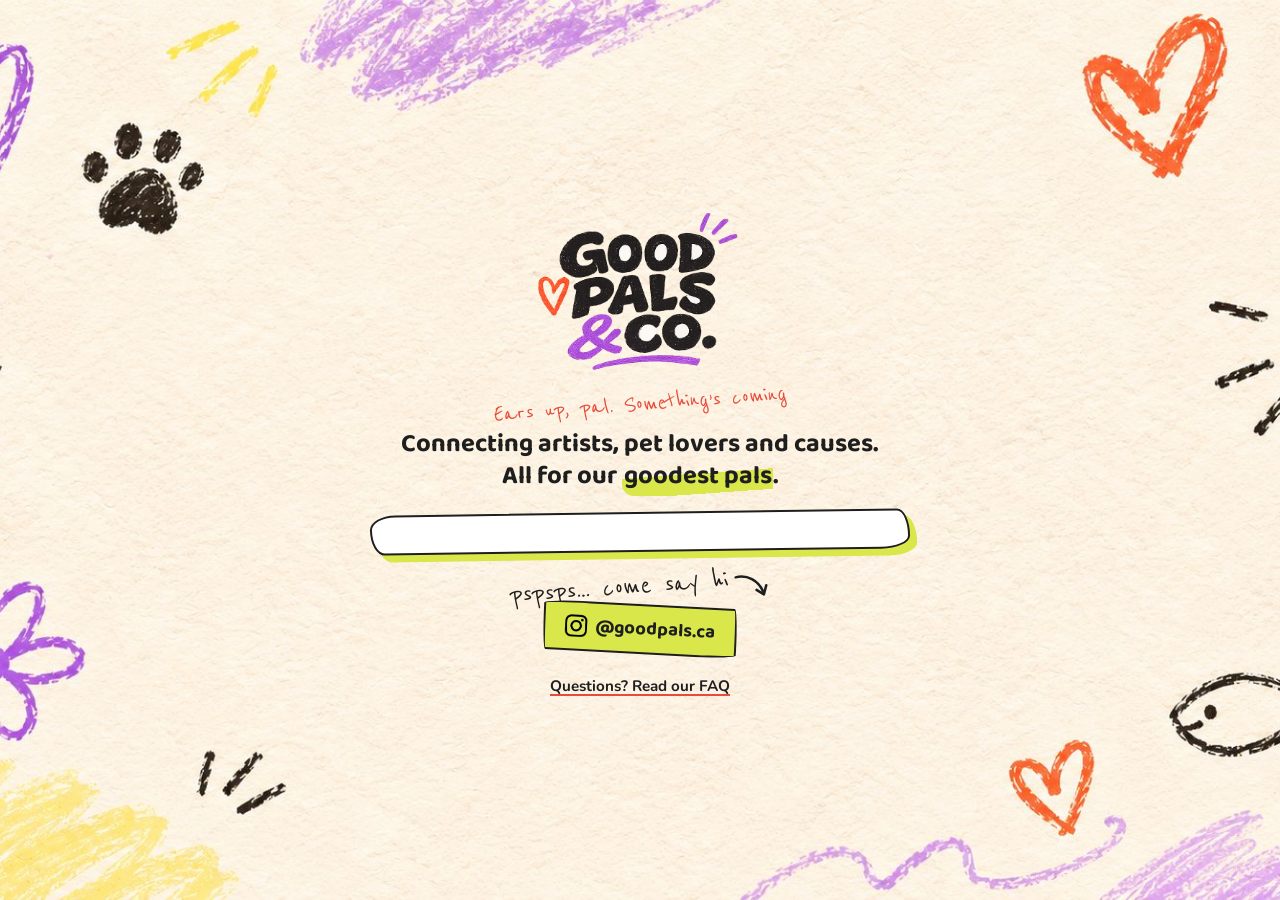
==== commit 5d43abb0: "Add files via upload" ====
--- a/index.html
+++ b/index.html
@@ -10,7 +10,7 @@
   <link rel="preconnect" href="https://fonts.googleapis.com">
   <link rel="preconnect" href="https://fonts.gstatic.com" crossorigin>
   <link href="https://fonts.googleapis.com/css2?family=Baloo+2:wght@500;700;800&family=Reenie+Beanie&family=Nunito:wght@500;600;700;800&display=swap" rel="stylesheet">
-  <link rel="stylesheet" href="style.css?v=31">
+  <link rel="stylesheet" href="style.css?v=34">
 </head>
 <body>
   <main>
@@ -38,6 +38,8 @@
       </span>
       <a class="sticker" href="https://www.instagram.com/goodpals.ca/" target="_blank" rel="noopener" aria-label="Good Pals on Instagram"><img class="ig" src="instagram-icon.png" alt="" onerror="this.remove()"><span>@goodpals.ca</span></a>
     </div>
+
+    <a class="faq-link" href="faq.html">Questions? Read our FAQ</a>
   </main>
 
 </body>
--- a/style.css
+++ b/style.css
@@ -587,3 +587,71 @@
 
 /* paid Kit plan: hide the "Built with Kit" badge if Kit still sends it */
 .formkit-powered-by-convertkit-container { display: none !important; }
+
+/* ---------- "Tell us about your pal" page (story.html) ---------- */
+.story-card { text-align: left; }
+.story-intro {
+  font-family: 'Baloo 2', sans-serif;
+  font-weight: 700;
+  font-size: 1.15rem !important;
+  text-align: center;
+  margin-bottom: 14px;
+}
+.story-card textarea.formkit-input {
+  resize: vertical;
+  min-height: 110px;
+  line-height: 1.45 !important;
+}
+.story-note { text-align: center; margin-top: 4px; }
+
+/* ---------- FAQ page ---------- */
+body.faq main { max-width: 640px; }
+.faq-card { text-align: left; padding: 8px 22px; }
+.faq-item { border-bottom: 1.5px dashed rgba(30,30,30,0.25); }
+.faq-item:last-child { border-bottom: 0; }
+.faq-item summary {
+  list-style: none;
+  cursor: pointer;
+  font-family: 'Baloo 2', sans-serif;
+  font-weight: 700;
+  font-size: 1.15rem;
+  line-height: 1.3;
+  padding: 16px 34px 16px 0;
+  position: relative;
+}
+.faq-item summary::-webkit-details-marker { display: none; }
+.faq-item summary::after {
+  content: "+";
+  position: absolute;
+  right: 4px;
+  top: 50%;
+  transform: translateY(-50%);
+  width: 26px; height: 26px;
+  line-height: 24px;
+  text-align: center;
+  font-family: var(--ui);
+  font-weight: 800;
+  font-size: 1.1rem;
+  background: var(--lilac);
+  border: 1.5px solid var(--ink);
+  border-radius: 50%;
+}
+.faq-item[open] summary::after { content: "–"; background: var(--citron); }
+.faq-answer { font-family: var(--ui); font-size: 1rem; line-height: 1.55; padding: 0 4px 16px 0; }
+.faq-answer p + p { margin-top: 10px; }
+.faq-answer a { color: #7A45D6; font-weight: 700; }
+
+/* small FAQ link on the homepage */
+.faq-link {
+  display: inline-block;
+  margin-top: 22px;
+  font-family: var(--ui);
+  font-weight: 700;
+  font-size: 0.95rem;
+  color: var(--ink);
+  text-decoration-color: var(--tomato);
+  text-decoration-thickness: 2px;
+  text-underline-offset: 3px;
+}
+.faq-card { transform: rotate(-0.3deg); }
+body.faq { align-items: flex-start; }
